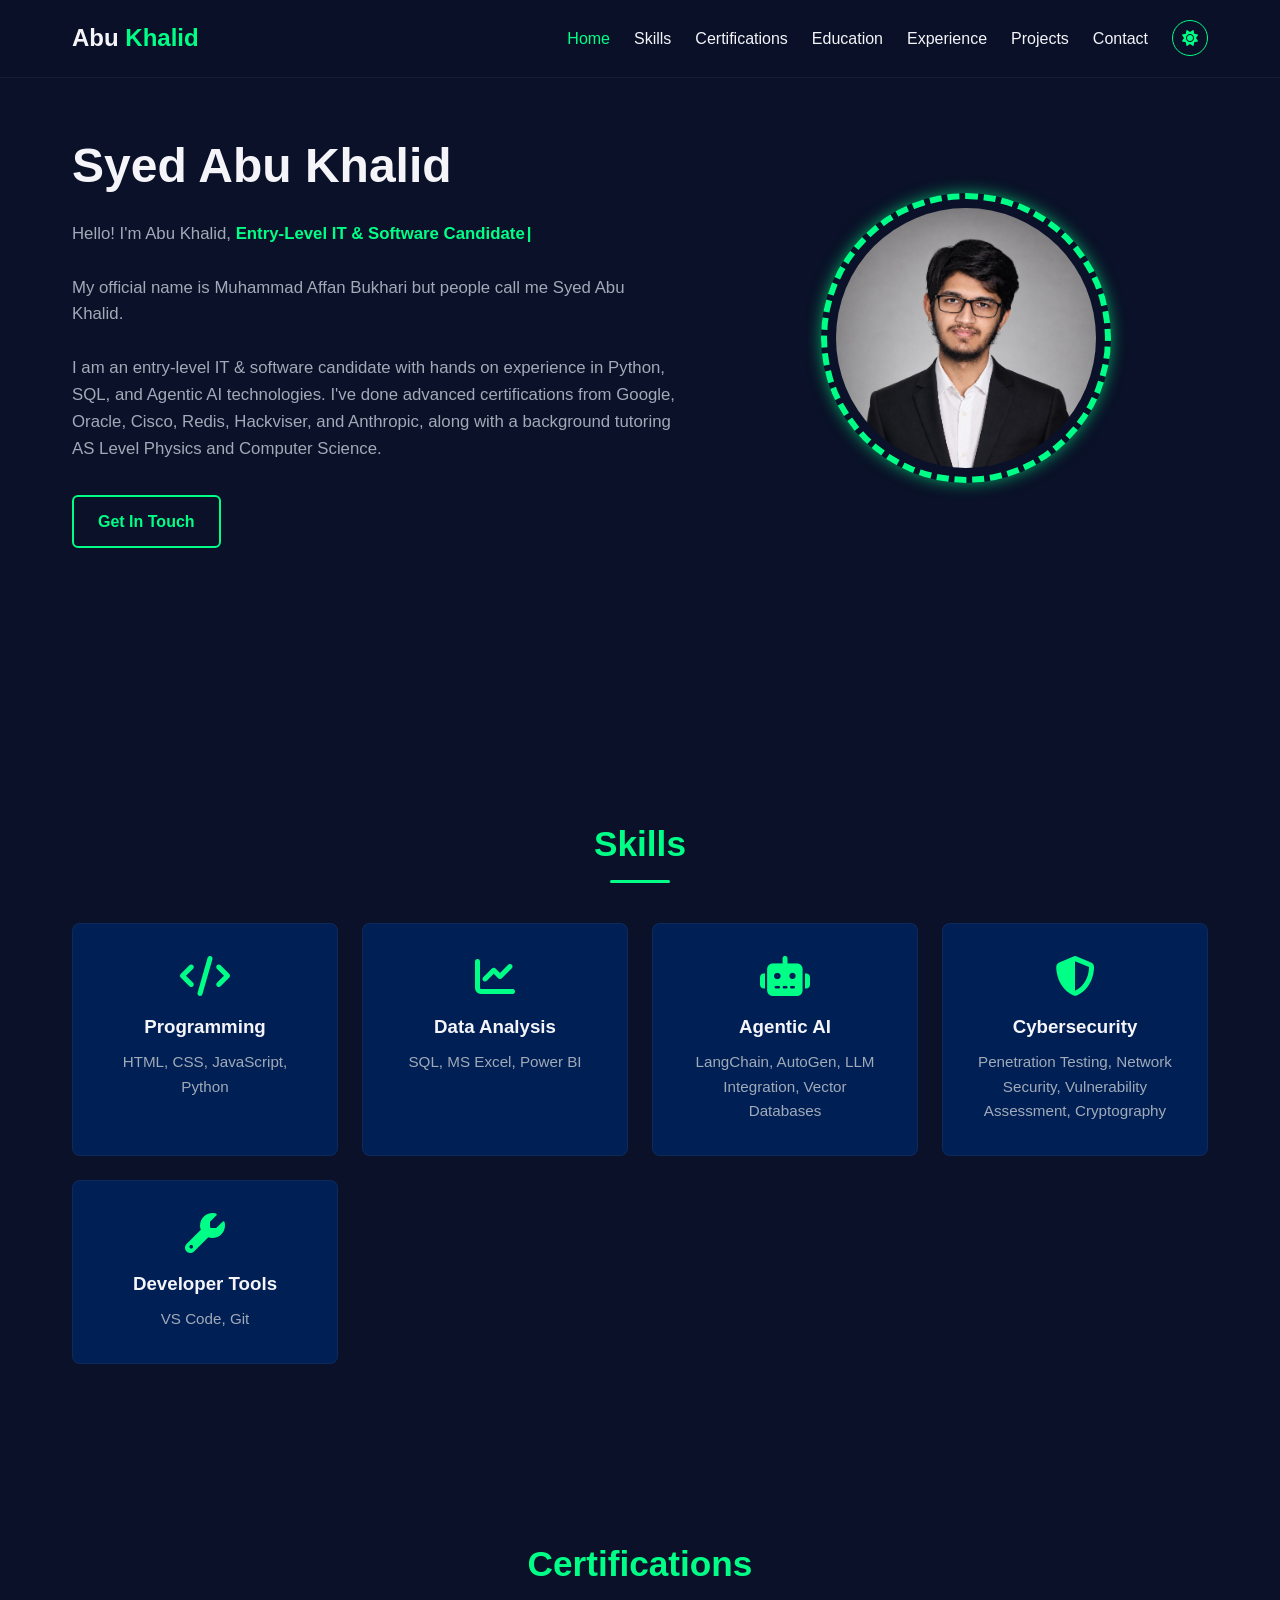
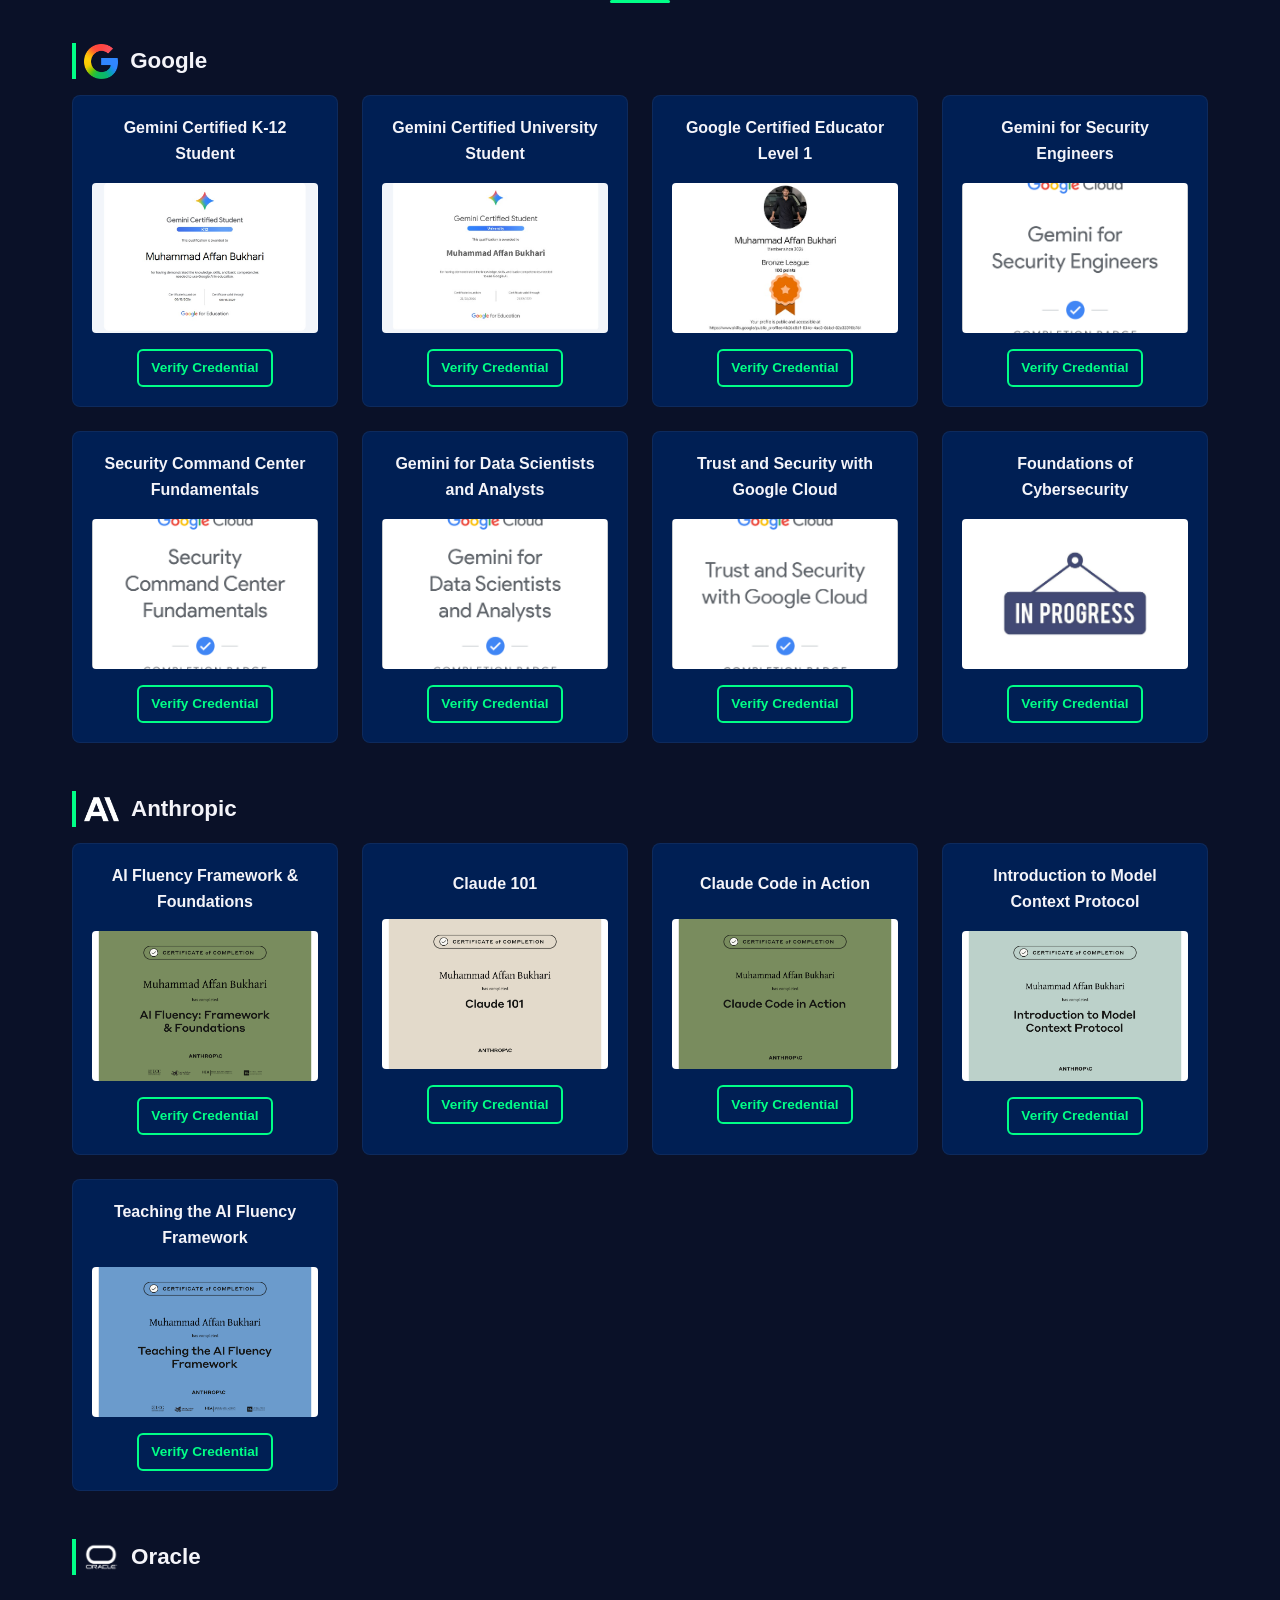
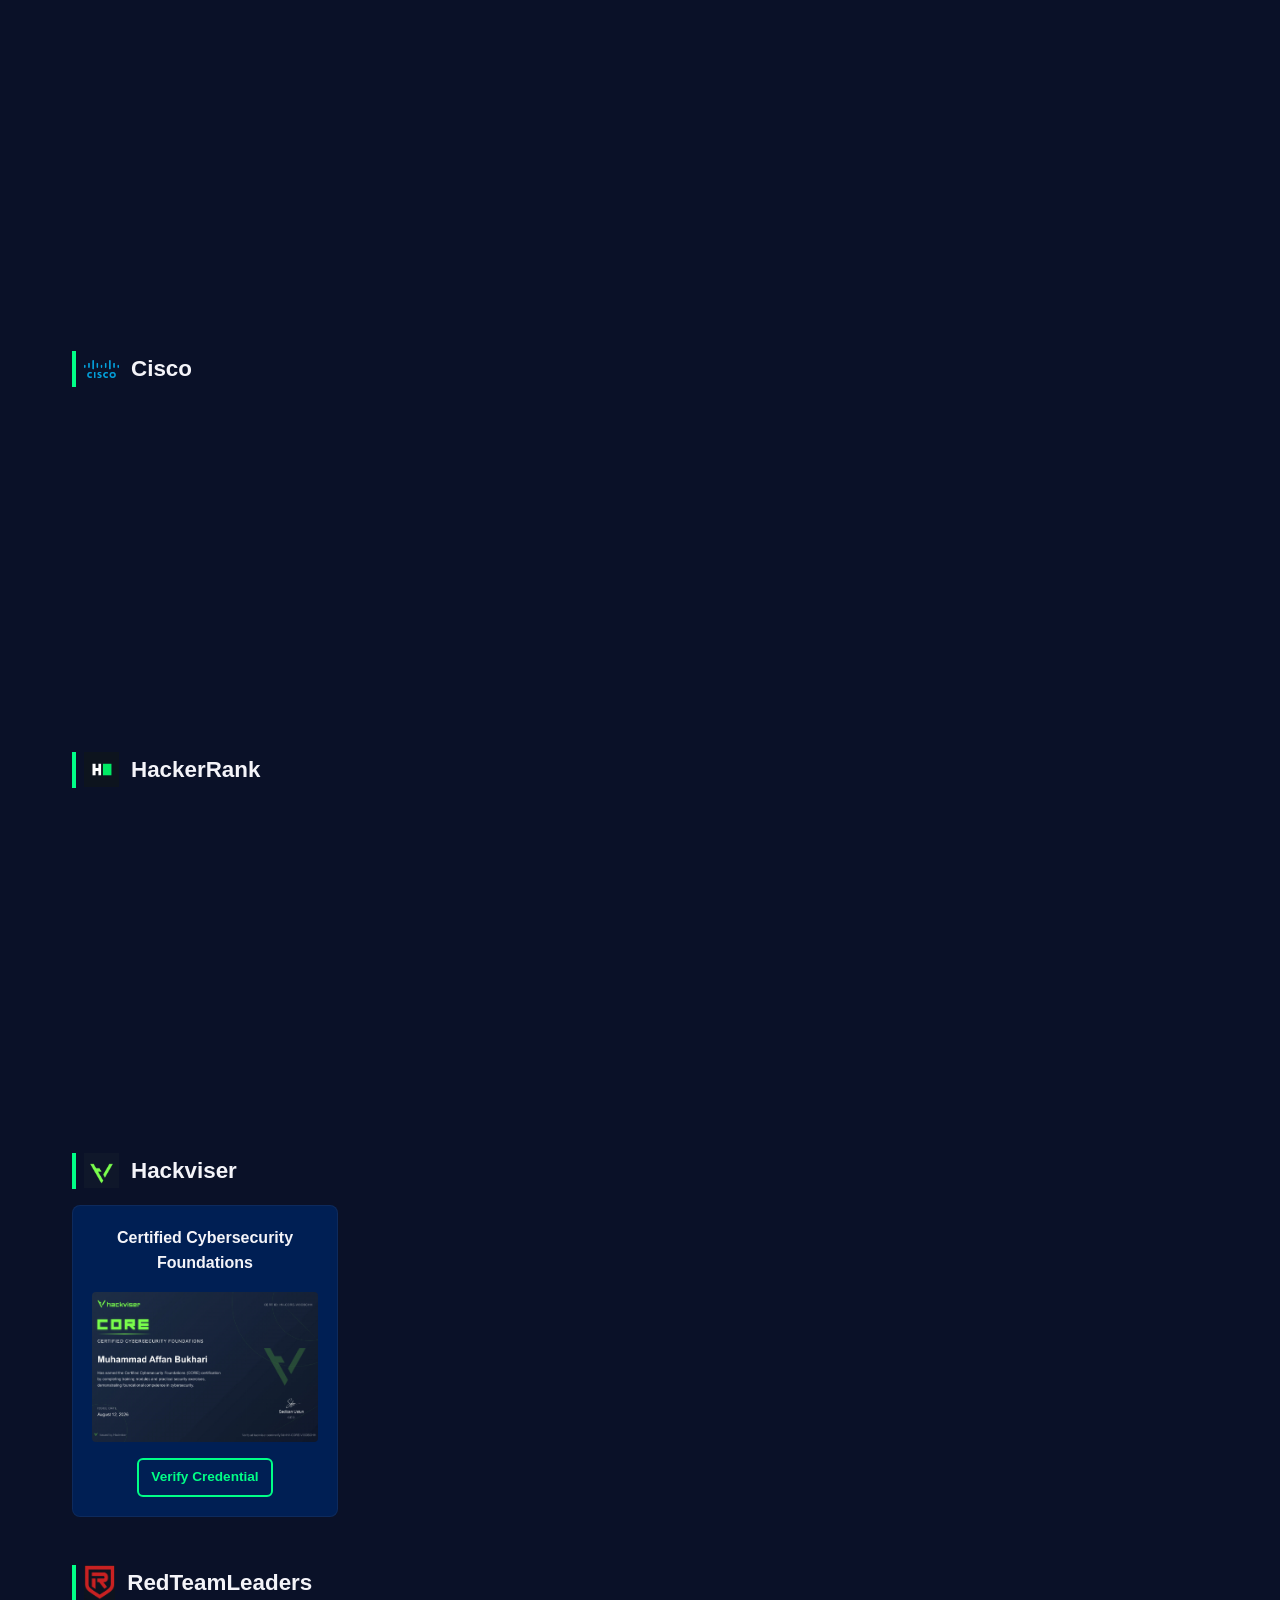
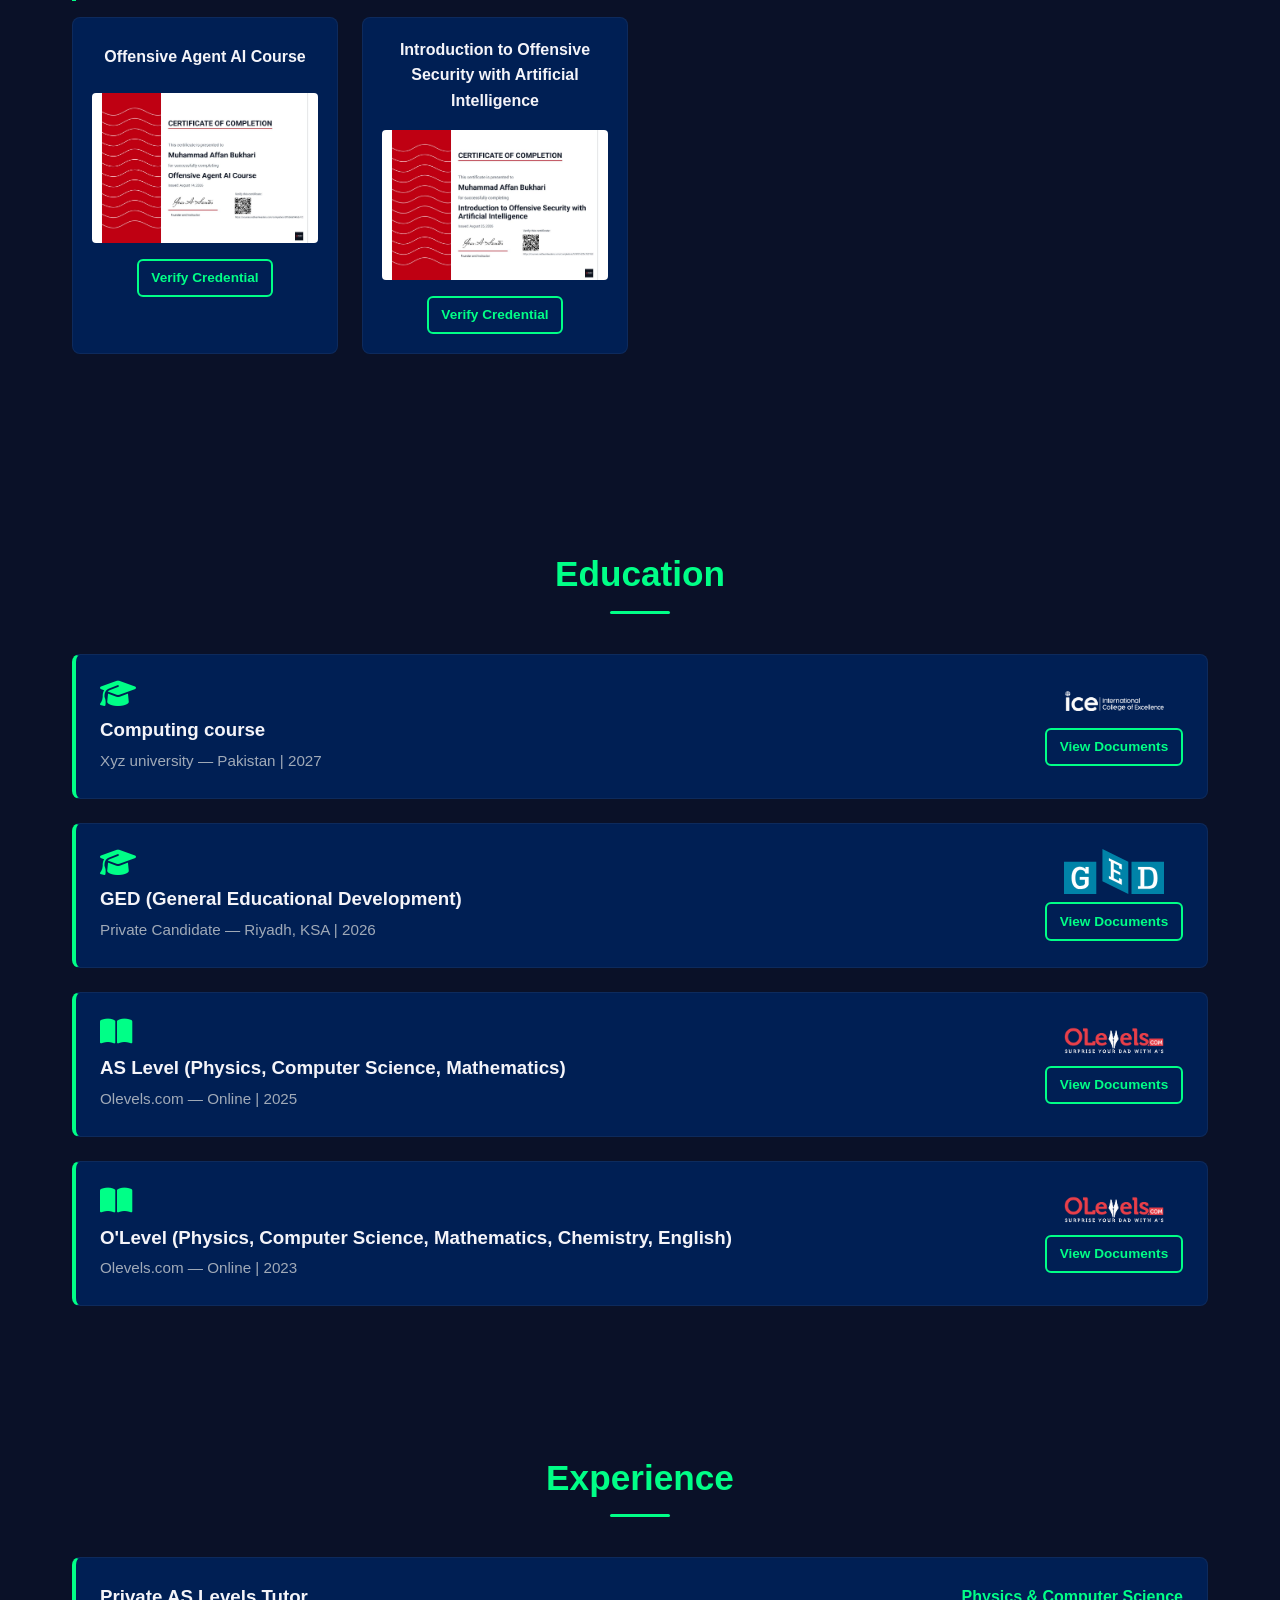
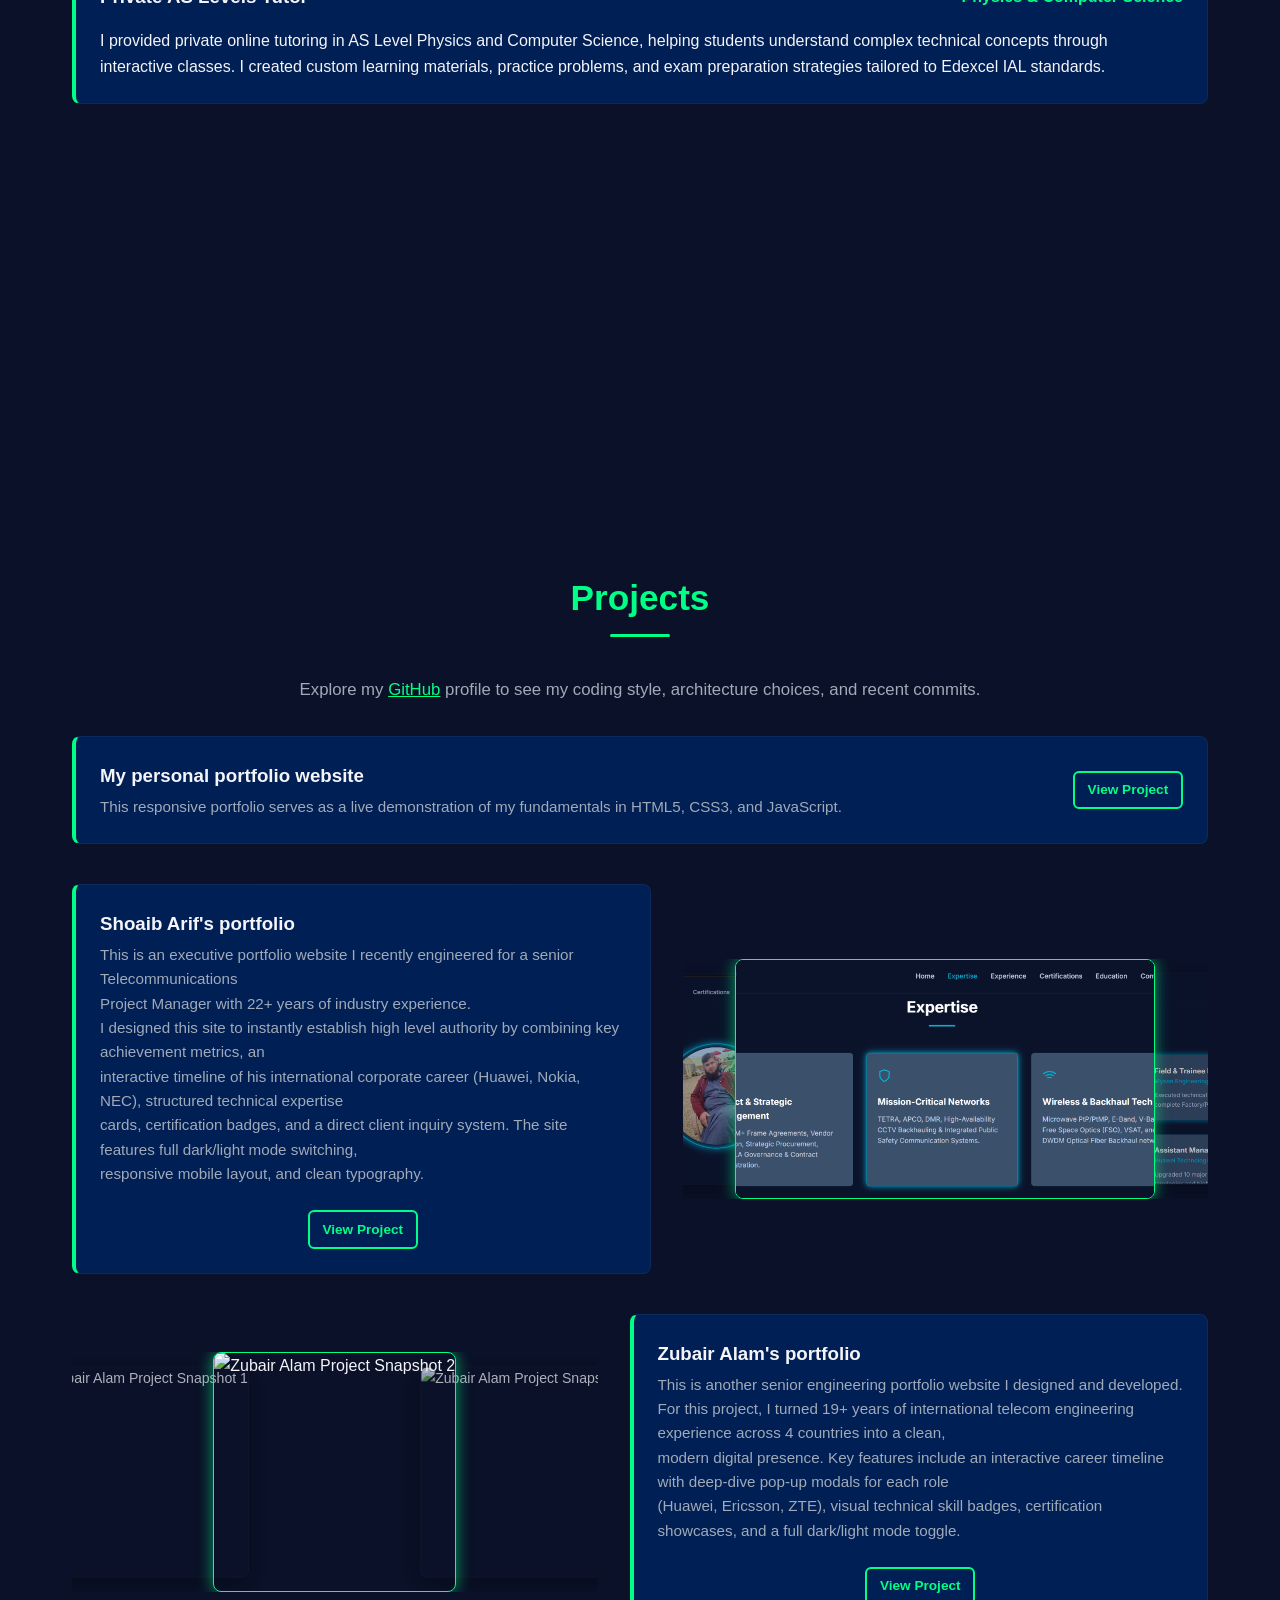
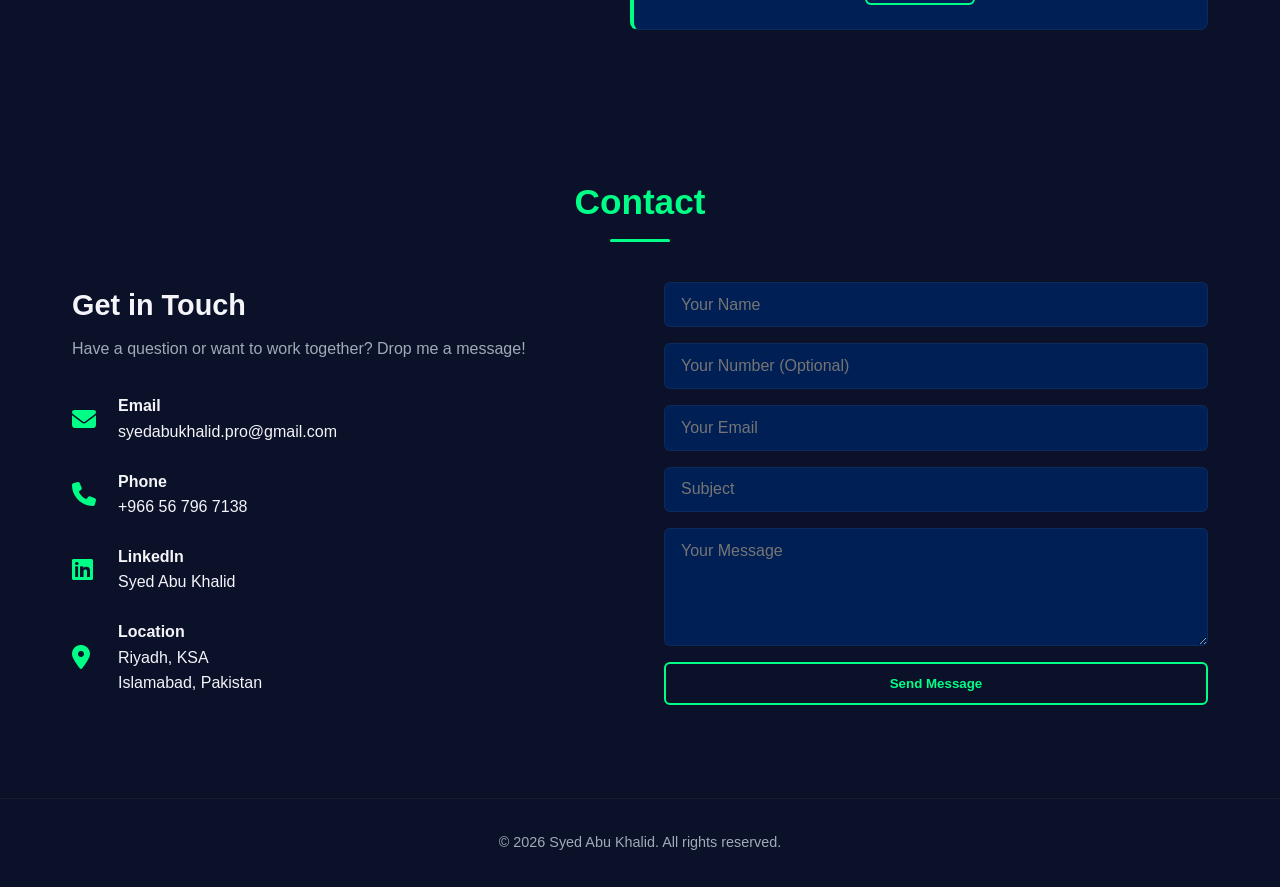
==== Index.html @ dbaf1bcf "Add files via upload" ====
<!DOCTYPE html>
<html lang="en">
<head>
  <meta charset="UTF-8">
  <meta name="viewport" content="width=device-width, initial-scale=1.0">
  <title>Syed Abu Khalid - Portfolio</title>
  <link rel="icon" type="image/jpeg" href="profile.jpg">
  <link rel="stylesheet" href="style.css">
  <link rel="stylesheet" href="https://cdnjs.cloudflare.com/ajax/libs/font-awesome/6.4.0/css/all.min.css">
  <!-- tsParticles Engine & Preset Links CDN -->
  <script src="https://cdn.jsdelivr.net/npm/tsparticles-engine@2.12.0/tsparticles.engine.min.js"></script>
  <script src="https://cdn.jsdelivr.net/npm/tsparticles-basic@2.12.0/tsparticles.basic.min.js"></script>
  <script src="https://cdn.jsdelivr.net/npm/tsparticles-interaction-external-grab@2.12.0/tsparticles.interaction.external.grab.min.js"></script>
  <script src="https://cdn.jsdelivr.net/npm/tsparticles-interaction-external-attract@2.12.0/tsparticles.interaction.external.attract.min.js"></script>
  <script src="https://cdn.jsdelivr.net/npm/tsparticles-plugin-canvas-mask@2.12.0/tsparticles.plugin.canvas-mask.min.js"></script>
  <script src="https://cdn.jsdelivr.net/npm/tsparticles@2.12.0/tsparticles.bundle.min.js"></script>
</head>
<body>

<!-- Lightweight Background Container for Neural Network Particle Mesh -->
<div id="tsparticles"></div>

<!-- Navigation Bar -->
<header>
  <nav class="navbar">
    <a href="#home" class="logo">Abu <span>Khalid</span></a>
    
    <ul class="nav-links">
      <li><a href="#home" class="active">Home</a></li>
      <li><a href="#skills">Skills</a></li>
      <li><a href="#certifications">Certifications</a></li>
      <li><a href="#education">Education</a></li>
      <li><a href="#experience">Experience</a></li>
      <li><a href="#projects">Projects</a></li>
      <li><a href="#contact">Contact</a></li>
    </ul>

    <!-- Theme Toggle Switch -->
    <button class="theme-toggle" id="themeToggleBtn" aria-label="Toggle light and dark mode">
      <i class="fa-solid fa-sun"></i>
    </button>

    <!-- Hamburger Toggle Button -->
    <button class="hamburger" id="hamburgerBtn" aria-label="Toggle navigation">
      <span class="bar"></span>
      <span class="bar"></span>
      <span class="bar"></span>
    </button>
  </nav>
</header>

  <!-- Main Content -->
  <main>
    <!-- Home Section -->
    <section id="home" class="section">
      <div class="home-container">
        <div class="home-text">
          <h1>Syed Abu Khalid</h1>
          <p class="bio">
            Hello! I'm Abu Khalid, <span id="typedRole"></span><span class="typed-cursor">|</span><br><br>
            My official name is Muhammad Affan Bukhari but people call me Syed Abu Khalid.<br><br>
            I am an entry-level IT & software candidate with hands on experience in Python, SQL, and Agentic AI technologies. I've done advanced certifications from Google, Oracle, Cisco, Redis, Hackviser, and Anthropic, along with a background tutoring AS Level Physics and Computer Science.
          </p>
          <a href="#contact" class="btn">Get In Touch</a>
        </div>
        <div class="home-img">
          <div class="profile-gear-container" id="profileContainer">
            <div class="gear-ring"></div>
            <img src="profile.jpg" alt="Syed Abu Khalid Profile Picture" id="profilePic">
          </div>
        </div>
      </div>
    </section>

    
    <!-- Skills Section -->
    <section id="skills" class="section">
      <h2 class="section-title">Skills</h2>
      <div class="skills-grid">
        <div class="skill-card">
          <i class="fa-solid fa-code"></i>
          <h3>Programming</h3>
          <p>HTML, CSS, JavaScript, Python</p>
        </div>
        <div class="skill-card">
          <i class="fa-solid fa-chart-line"></i>
          <h3>Data Analysis</h3>
          <p>SQL, MS Excel, Power BI</p>
        </div>
        <div class="skill-card">
          <i class="fa-solid fa-robot"></i>
          <h3>Agentic AI</h3>
          <p>LangChain, AutoGen, LLM Integration, Vector Databases</p>
        </div>
        <div class="skill-card">
          <i class="fa-solid fa-shield-halved"></i>
          <h3>Cybersecurity</h3>
          <p>Penetration Testing, Network Security, Vulnerability Assessment, Cryptography</p>
        </div>
        <div class="skill-card">
          <i class="fa-solid fa-wrench"></i>
          <h3>Developer Tools</h3>
          <p>VS Code, Git</p>
        </div>
      </div>
    </section>

    <!-- Certifications Section -->
    <section id="certifications" class="section">
      <h2 class="section-title">Certifications</h2>

      <!-- Google -->
      <div class="cert-provider">
        <div class="provider-header">
          <img src="Logos/Google_logo.webp" alt="Google Logo" class="provider-logo">
          <h3>Google</h3>
        </div>
        <div class="cert-grid">
          <div class="cert-card">
            <h4>Gemini Certified K-12 Student</h4>
            <img src="Certificates/google-gemini-certified-student-k-12.png" alt="Gemini Certified Student Certificate" class="cert-modal-trigger">
            <a href="https://edu.exceedlms.com/student/award/c3WKpYgNUoURPSDrUfwEGot1" target="_blank" rel="noopener noreferrer" class="btn cert-btn">Verify Credential</a>
          </div>
          <div class="cert-card">
            <h4>Gemini Certified University Student</h4>
            <img src="Certificates/google-gemini-certified-student-University.png" alt="Gemini Certified Student Certificate" class="cert-modal-trigger">
            <a href="https://edu.exceedlms.com/student/award/c3WKpYgNUoURPSDrUfwEGot1" target="_blank" rel="noopener noreferrer" class="btn cert-btn">Verify Credential</a>
          </div>
          <div class="cert-card">
            <h4>Google Certified Educator Level 1</h4>
            <img src="Certificates/Google_Certified_Educator_Level_1.png" alt="Google Certified Educator Level 1 Certificate" class="cert-modal-trigger">
            <a href="http://skills.google/public_profiles/4b2668df-834c-4ac3-86bd-82a32398b761" target="_blank" rel="noopener noreferrer" class="btn cert-btn">Verify Credential</a>
          </div>
          <div class="cert-card">
            <h4>Gemini for Security Engineers</h4>
            <img src="Certificates/Gemini_for_Security_Engineers.png" alt="Gemini for Security Engineers Certificate" class="cert-modal-trigger">
            <a href="https://www.skills.google/public_profiles/4b2668df-834c-4ac3-86bd-82a32398b761/badges/27154957" target="_blank" rel="noopener noreferrer" class="btn cert-btn">Verify Credential</a>
          </div>
          <div class="cert-card">
            <h4>Security Command Center Fundamentals</h4>
            <img src="Certificates/Security_Command_Center_Fundamentals.png" alt="Security Command Center Fundamentals Certificate" class="cert-modal-trigger">
            <a href="https://www.skills.google/public_profiles/4b2668df-834c-4ac3-86bd-82a32398b761/badges/27164145" target="_blank" rel="noopener noreferrer" class="btn cert-btn">Verify Credential</a>
          </div>
          <div class="cert-card">
            <h4>Gemini for Data Scientists and Analysts</h4>
            <img src="Certificates/Gemini_for_Data_Scientists_and_Analysts.png" alt="Security Command Center Fundamentals Certificate" class="cert-modal-trigger">
            <a href="https://www.skills.google/public_profiles/4b2668df-834c-4ac3-86bd-82a32398b761/badges/27288783" target="_blank" rel="noopener noreferrer" class="btn cert-btn">Verify Credential</a>
          </div>
          <div class="cert-card">
            <h4>Trust and Security with Google Cloud</h4>
            <img src="Certificates/Trust_and_Security_with_Google_Cloud.png" alt="Security Command Center Fundamentals Certificate" class="cert-modal-trigger">
            <a href="https://www.skills.google/public_profiles/4b2668df-834c-4ac3-86bd-82a32398b761/badges/27421847" target="_blank" rel="noopener noreferrer" class="btn cert-btn">Verify Credential</a>
          </div>
          <div class="cert-card">
            <h4>Foundations of Cybersecurity</h4>
            <img src="Certificates/In Progress.jpg" alt="Foundations of Cybersecurity Certificate" class="cert-modal-trigger">
            <a href="https://www.coursera.org/learn/foundations-of-cybersecurity" target="_blank" rel="noopener noreferrer" class="btn cert-btn">Verify Credential</a>
          </div>
        </div>
      </div>

      <!-- Anthropic -->
      <div class="cert-provider">
        <div class="provider-header">
          <img src="Logos/Anthropic_d_logo.png" alt="Anthropic Logo" class="provider-logo">
          <h3>Anthropic</h3>
        </div>
        <div class="cert-grid">
          <div class="cert-card">
            <h4>AI Fluency Framework & Foundations</h4>
            <img src="Certificates/anthropic-ai-fluency-framework-foundations.jpg" alt="Anthropic AI Fluency Certificate" class="cert-modal-trigger">
            <a href="https://verify.skilljar.com/c/d69oxxsc83if" target="_blank" rel="noopener noreferrer" class="btn cert-btn">Verify Credential</a>
          </div>
          <div class="cert-card">
            <h4>Claude 101</h4>
            <img src="Certificates/anthropic-claude-101.jpg" alt="Anthropic Claude 101 Certificate" class="cert-modal-trigger">
            <a href="https://verify.skilljar.com/c/5h8cf9xektgz" target="_blank" rel="noopener noreferrer" class="btn cert-btn">Verify Credential</a>
          </div>
          <div class="cert-card">
            <h4>Claude Code in Action</h4>
            <img src="Certificates/anthropic-claude-code-in-action.jpg" alt="Anthropic Claude Code Certificate" class="cert-modal-trigger">
            <a href="https://verify.skilljar.com/c/5t8snjv6c2yr" target="_blank" rel="noopener noreferrer" class="btn cert-btn">Verify Credential</a>
          </div>
          <div class="cert-card">
            <h4>Introduction to Model Context Protocol</h4>
            <img src="Certificates/anthropic-introduction-to-model-context-protocol.jpg" alt="Anthropic MCP Certificate" class="cert-modal-trigger">
            <a href="https://verify.skilljar.com/c/8tmyhr4qejot" target="_blank" rel="noopener noreferrer" class="btn cert-btn">Verify Credential</a>
          </div>
          <div class="cert-card">
            <h4>Teaching the AI Fluency Framework</h4>
            <img src="Certificates/anthropic-teaching-ai-fluency-framework.jpg" alt="Anthropic Teaching AI Fluency Certificate" class="cert-modal-trigger">
            <a href="https://verify.skilljar.com/c/j3ftuovk4d2p" target="_blank" rel="noopener noreferrer" class="btn cert-btn">Verify Credential</a>
          </div>
        </div>
      </div>

      <!-- Oracle -->
      <div class="cert-provider">
        <div class="provider-header">
          <img src="Logos/Oracle_d_logo.webp" alt="Oracle Logo" class="provider-logo">
          <h3>Oracle</h3>
        </div>
        <div class="cert-grid">
          <div class="cert-card">
            <h4>Agentic AI Certified Foundations Associate</h4>
            <img src="Certificates/oracle-agentic-a1-certified-foundations-associate.jpg" alt="Oracle Agentic AI Foundations Certificate" class="cert-modal-trigger">
            <a href="https://catalog-education.oracle.com/ords/certview/sharebadge?id=346B5346DB92DBAF5377FE00AC85859B90EECDE3F2DCB7817D7D8DB29A82DA9E" target="_blank" rel="noopener noreferrer" class="btn cert-btn">Verify Credential</a>
          </div>
        </div>
      </div>

      <!-- Cisco -->
      <div class="cert-provider">
        <div class="provider-header">
          <img src="Logos/Cisco_logo.webp" alt="Cisco Logo" class="provider-logo">
          <h3>Cisco</h3>
        </div>
        <div class="cert-grid">
          <div class="cert-card">
            <h4>Introduction to Cybersecurity</h4>
            <img src="Certificates/cisco-introduction-to-cybersecurity.jpg" alt="Cisco Introduction to Cybersecurity Certificate" class="cert-modal-trigger">
            <a href="https://www.netacad.com/recognitions/verify/4c41588d-a839-4fee-a819-44cec4621f76" target="_blank" rel="noopener noreferrer" class="btn cert-btn">Verify Credential</a>
          </div>
        </div>
      </div>

      <!-- HackerRank -->
      <div class="cert-provider">
        <div class="provider-header">
          <img src="Logos/HackerRank_s_logo.png" alt="HackerRank Logo" class="provider-logo">
          <h3>HackerRank</h3>
        </div>
        <div class="cert-grid">
          <div class="cert-card">
            <h4>SQL (Advanced)</h4>
            <img src="Certificates/hackerrank-sql-advanced.jpg" alt="HackerRank SQL Advanced Certificate" class="cert-modal-trigger">
            <a href="https://www.hackerrank.com/certificates/iframe/88790c6c8155" target="_blank" rel="noopener noreferrer" class="btn cert-btn">Verify Credential</a>
          </div>
          <div class="cert-card">
            <h4>Python (Basic)</h4>
            <img src="Certificates/hackerrank-python-basic.jpg" alt="HackerRank Python Basic Certificate" class="cert-modal-trigger">
            <a href="https://www.hackerrank.com/certificates/iframe/2e1d8d6933ac" target="_blank" rel="noopener noreferrer" class="btn cert-btn">Verify Credential</a>
          </div>
        </div>
      </div>

      <!-- Hackviser -->
      <div class="cert-provider">
        <div class="provider-header">
          <img src="Logos/Hackviser_logo.jpg" alt="Hackviser Logo" class="provider-logo">
          <h3>Hackviser</h3>
        </div>
        <div class="cert-grid">
          <div class="cert-card">
            <h4>Certified Cybersecurity Foundations</h4>
            <img src="Certificates/hackviser-certified-cybersecurity-foundations.jpg" alt="Hackviser Certified Cybersecurity Foundations Certificate" class="cert-modal-trigger">
            <a href="https://hackviser.com/verify?id=HV-CORE-VI3OBCHH" target="_blank" rel="noopener noreferrer" class="btn cert-btn">Verify Credential</a>
          </div>
        </div>
      </div>

      <!-- RedTeamLeaders -->
      <div class="cert-provider">
        <div class="provider-header">
          <img src="Logos/RedTeamLeaders_s_logo.jfif" alt="RedTeamLeaders Logo" class="provider-logo">
          <h3>RedTeamLeaders</h3>
        </div>
        <div class="cert-grid">
          <div class="cert-card">
            <h4>Offensive Agent AI Course</h4>
            <img src="Certificates/redteamleaders-offensive-agent-ai-course.jpg" alt="RedTeamLeaders Offensive Agent AI Certificate" class="cert-modal-trigger">
            <a href="https://courses.redteamleaders.com/completion/3ff5b8af94fab772" target="_blank" rel="noopener noreferrer" class="btn cert-btn">Verify Credential</a>
          </div>
          <div class="cert-card">
            <h4>Introduction to Offensive Security with Artificial Intelligence</h4>
            <img src="Certificates/Introduction_to_Offensive_Security_with_Artificial_Intelligence.jpg" alt="Introduction to Offensive Security with Artificial Intelligence Certificate" class="cert-modal-trigger">
            <a href="https://courses.redteamleaders.com/completion/3c97b1620c7b3163" target="_blank" rel="noopener noreferrer" class="btn cert-btn">Verify Credential</a>
          </div>
        </div>
      </div>
    </section>

    <!-- Education Section -->
    <section id="education" class="section">
      <h2 class="section-title">Education</h2>
      <div class="education-container">
        <div class="education-cards">
          <div class="edu-card">
            <div class="edu-card-content">
              <i class="fa-solid fa-graduation-cap"></i>
              <h3>Computing course</h3>
              <p class="edu-sub">Xyz university — Pakistan | 2027</p>
            </div>
            <div class="edu-action">
              <img src="Logos/ICE_dt_1.png" alt="XYZ Logo" class="edu-logo">
              <a href="https://docs.google.com/document/d/1o32ykOUNj0pTycBHhUeX7ws7ZJN84l9AubMpf3XQMWs/edit?usp=sharing" target="_blank" rel="noopener noreferrer" class="btn edu-btn">View Documents</a>
            </div>
          </div>
          <div class="edu-card">
            <div class="edu-card-content">
              <i class="fa-solid fa-graduation-cap"></i>
              <h3>GED (General Educational Development)</h3>
              <p class="edu-sub">Private Candidate — Riyadh, KSA | 2026</p>
            </div>
            <div class="edu-action">
              <img src="Logos/GED.svg" alt="GED Logo" class="edu-logo">
              <a href="https://docs.google.com/document/d/1o32ykOUNj0pTycBHhUeX7ws7ZJN84l9AubMpf3XQMWs/edit?usp=sharing" target="_blank" rel="noopener noreferrer" class="btn edu-btn">View Documents</a>
            </div>
          </div>
          <div class="edu-card">
            <div class="edu-card-content">
              <i class="fa-solid fa-book-open"></i>
              <h3>AS Level (Physics, Computer Science, Mathematics)</h3>
              <p class="edu-sub">Olevels.com — Online | 2025</p>
            </div>
            <div class="edu-action">
              <img src="Logos/Olevels_dt_logo.png" alt="Olevels Logo" class="edu-logo">
              <a href="https://docs.google.com/document/d/1o32ykOUNj0pTycBHhUeX7ws7ZJN84l9AubMpf3XQMWs/edit?usp=sharing" target="_blank" rel="noopener noreferrer" class="btn edu-btn">View Documents</a>
            </div>
          </div>
          <div class="edu-card">
            <div class="edu-card-content">
              <i class="fa-solid fa-book-open"></i>
              <h3>O'Level (Physics, Computer Science, Mathematics, Chemistry, English)</h3>
              <p class="edu-sub">Olevels.com — Online | 2023</p>
            </div>
            <div class="edu-action">
              <img src="Logos/Olevels_dt_logo.png" alt="Olevels Logo" class="edu-logo">
              <a href="https://docs.google.com/document/d/1o32ykOUNj0pTycBHhUeX7ws7ZJN84l9AubMpf3XQMWs/edit?usp=sharing" target="_blank" rel="noopener noreferrer" class="btn edu-btn">View Documents</a>
            </div>
          </div>
        </div>
      </div>
    </section>

    <!-- Experience Section -->
    <section id="experience" class="section">
      <h2 class="section-title">Experience</h2>
      <div class="experience-container">
        <div class="experience-cards">
          <div class="exp-card">
            <div class="exp-header">
              <h3>Private AS Levels Tutor</h3>
              <span class="exp-subject">Physics & Computer Science</span>
            </div>
            <p>
              I provided private online tutoring in AS Level Physics and Computer Science, helping students understand complex technical concepts through interactive classes. I created custom learning materials, practice problems, and exam preparation strategies tailored to Edexcel IAL standards.
            </p>
          </div>
        </div>
      </div>
    </section>

    <!-- Projects Section -->
    <section id="projects" class="section">
      <h2 class="section-title">Projects</h2>
      <p style="text-align: center; margin-bottom: 2rem; color: var(--text-muted); font-size: 1.05rem;">
        Explore my <a href="https://github.com/syedabukhalid" target="_blank" rel="noopener noreferrer" style="color: var(--accent-green); text-decoration: underline;">GitHub</a> profile to see my coding style, architecture choices, and recent commits.
      </p>
      <div class="projects-container">
        <div class="projects-cards">
          <div class="project-card">
            <div class="project-card-content">
              <h3>My personal portfolio website</h3>
              <p class="edu-sub">This responsive portfolio serves as a live demonstration of my fundamentals in HTML5, CSS3, and JavaScript.</p>
            </div>
            <div class="project-action">
              <a href="https://syedabukhalid.github.io/My-Portfolio/" class="btn project-btn">View Project</a>
            </div>
          </div>

          <!-- Shoaib Arif's portfolio (Box on Left, Snapshots Carousel on Right) -->
          <div class="project-layout-row left-box">
            <div class="project-card block-card">
              <h3>Shoaib Arif's portfolio</h3>
              <p class="edu-sub">This is an executive portfolio website I recently engineered for a senior Telecommunications <br>
                Project Manager with 22+ years of industry experience. <br>
                I designed this site to instantly establish high level authority by combining key achievement metrics, an <br>
                interactive timeline of his international corporate career (Huawei, Nokia, NEC), structured technical expertise<br>
                cards, certification badges, and a direct client inquiry system. The site features full dark/light mode switching,<br>
                responsive mobile layout, and clean typography.</p>
              <div class="project-action">
                <a href="https://syedabukhalid.github.io/Muhammad-Shoaib-Arif-Portfolio/" target="_blank" rel="noopener noreferrer" class="btn project-btn">View Project</a>
              </div>
            </div>
            <div class="snapshot-carousel" id="shoaibCarousel">
              <div class="carousel-track">
                <img src="Project_Shoaib_Arif_Snaps/Shoaib_Arif_Project_Snapshot_1.png" alt="Shoaib Arif Project Snapshot 1" class="snapshot-img">
                <img src="Project_Shoaib_Arif_Snaps/Shoaib_Arif_Project_Snapshot_2.png" alt="Shoaib Arif Project Snapshot 2" class="snapshot-img">
                <img src="Project_Shoaib_Arif_Snaps/Shoaib_Arif_Project_Snapshot_3.png" alt="Shoaib Arif Project Snapshot 3" class="snapshot-img">
                <img src="Project_Shoaib_Arif_Snaps/Shoaib_Arif_Project_Snapshot_4.png" alt="Shoaib Arif Project Snapshot 4" class="snapshot-img">
                <img src="Project_Shoaib_Arif_Snaps/Shoaib_Arif_Project_Snapshot_5.png" alt="Shoaib Arif Project Snapshot 5" class="snapshot-img">
                <img src="Project_Shoaib_Arif_Snaps/Shoaib_Arif_Project_Snapshot_6.png" alt="Shoaib Arif Project Snapshot 6" class="snapshot-img">
              </div>
            </div>
          </div>

          <!-- Zubair Alam's portfolio (Snapshots Carousel on Left, Box on Right) -->
          <div class="project-layout-row right-box">
            <div class="snapshot-carousel" id="zubairCarousel">
              <div class="carousel-track">
                <img src="Project_Zubair_Alam_Snaps/Zubair_Alam_Project_Snapshot_1.png" alt="Zubair Alam Project Snapshot 1" class="snapshot-img">
                <img src="Project_Zubair_Alam_Snaps/Zubair_Alam_Project_Snapshot_2.png" alt="Zubair Alam Project Snapshot 2" class="snapshot-img">
                <img src="Project_Zubair_Alam_Snaps/Zubair_Alam_Project_Snapshot_3.png" alt="Zubair Alam Project Snapshot 3" class="snapshot-img">
                <img src="Project_Zubair_Alam_Snaps/Zubair_Alam_Project_Snapshot_4.png" alt="Zubair Alam Project Snapshot 4" class="snapshot-img">
                <img src="Project_Zubair_Alam_Snaps/Zubair_Alam_Project_Snapshot_5.png" alt="Zubair Alam Project Snapshot 5" class="snapshot-img">
                <img src="Project_Zubair_Alam_Snaps/Zubair_Alam_Project_Snapshot_6.png" alt="Zubair Alam Project Snapshot 6" class="snapshot-img">
              </div>
            </div>
            <div class="project-card block-card">
              <h3>Zubair Alam's portfolio</h3>
              <p class="edu-sub">This is another senior engineering portfolio website I designed and developed. <br>
                For this project, I turned 19+ years of international telecom engineering experience across 4 countries into a clean,<br>
                modern digital presence. Key features include an interactive career timeline with deep-dive pop-up modals for each role<br>
                (Huawei, Ericsson, ZTE), visual technical skill badges, certification showcases, and a full dark/light mode toggle.</p>
              <div class="project-action">
                <a href="https://syedabukhalid.github.io/Muhammad-Zubair-Alam/" target="_blank" rel="noopener noreferrer" class="btn project-btn">View Project</a>
              </div>
            </div>
          </div>

        </div>
      </div>
    </section>

    <!-- Contact Section -->
    <section id="contact" class="section">
      <h2 class="section-title">Contact</h2>
      <div class="contact-container">
        <!-- Left Side Details -->
        <div class="contact-info">
          <h3>Get in Touch</h3>
          <p class="contact-sub">Have a question or want to work together? Drop me a message!</p>

          <div class="info-item">
            <i class="fa-solid fa-envelope"></i>
            <div>
              <strong>Email</strong>
              <p><a href="mailto:syedabukhalid.pro@gmail.com" target="_blank" rel="noopener noreferrer">syedabukhalid.pro@gmail.com</a></p>
            </div>
          </div>

          <div class="info-item">
            <i class="fa-solid fa-phone"></i>
            <div>
              <strong>Phone</strong>
              <p><a href="tel:+966567967138">+966 56 796 7138</a></p>
            </div>
          </div>

          <div class="info-item">
            <i class="fa-brands fa-linkedin"></i>
            <div>
              <strong>LinkedIn</strong>
              <p><a href="https://www.linkedin.com/in/syed-abu-khalid-bukhari/" target="_blank" rel="noopener noreferrer">Syed Abu Khalid</a></p>
            </div>
          </div>

          <div class="info-item">
            <i class="fa-solid fa-location-dot"></i>
            <div>
              <strong>Location</strong>
              <p><a href="https://maps.app.goo.gl/r87WWgJw9U3M8tPj6" target="_blank" rel="noopener noreferrer"> Riyadh, KSA </a></p>
            <p><a href="https://maps.app.goo.gl/9j8eX5dM8AyS41Mm6" target="_blank" rel="noopener noreferrer"> Islamabad, Pakistan </a></p>
            </div>
          </div>
        </div>

        <!-- Right Side Form -->
        <form class="contact-form" id="contactForm" action="https://formspree.io/f/meajnpbj" method="POST">
          <input type="text" name="name" autocomplete="name" placeholder="Your Name" required>
          <input type="tel" name="phone" autocomplete="tel" placeholder="Your Number (Optional)">
          <input type="email" name="email" autocomplete="email" placeholder="Your Email" required>
          <input type="text" name="subject" autocomplete="off" placeholder="Subject" required>
          <textarea name="message" rows="5" placeholder="Your Message" required></textarea>
          <button type="submit" class="btn" id="submitBtn">Send Message</button>
        </form>
      </div>
    </section>
  </main>

  <!-- Image Lightbox Modal -->
  <div id="imageModal" class="modal">
    <span class="modal-close">&times;</span>
    <button class="modal-arrow modal-prev" id="modalPrevBtn" aria-label="Previous Image">&#10094;</button>
    <img class="modal-content" id="imgFull">
    <button class="modal-arrow modal-next" id="modalNextBtn" aria-label="Next Image">&#10095;</button>
  </div>

  <footer>
    <p>&copy; 2026 Syed Abu Khalid. All rights reserved.</p>
  </footer>

  <script src="script.js"></script>
</body>
</html>
---- style.css ----
/* Color Variables & Base Reset */
:root {
  --bg-primary: #0a1128;
  --bg-secondary: #001f54;
  --bg-card: #034078;
  --header-bg: rgba(10, 17, 40, 0.95);
  --border-color: rgba(255, 255, 255, 0.05);
  --text-main: #f4f4f9;
  --text-muted: #a0aab8;
  --accent-green: #00ff87;
  --glow-shadow: 0 0 15px rgba(0, 255, 135, 0.6);
  --particle-color: #00ff87;
}

/* Light Blue Theme Variables */
[data-theme="light"] {
  --bg-primary: #e6f0fa;
  --bg-secondary: #cce0f5;
  --bg-card: #b3d1f0;
  --header-bg: rgba(230, 240, 250, 0.95);
  --border-color: rgba(0, 51, 102, 0.1);
  --text-main: #0a1828;
  --text-muted: #3a506b;
  --accent-green: #0077b6;
  --glow-shadow: 0 0 15px rgba(0, 119, 182, 0.4);
  --particle-color: #0077b6;
}

* {
  margin: 0;
  padding: 0;
  box-sizing: border-box;
  font-family: 'Segoe UI', Tahoma, Geneva, Verdana, sans-serif;
  scroll-behavior: smooth;
}

/* Dynamic Typing & Terminal Cursor Styling */
#typedRole {
  color: var(--accent-green);
  font-weight: 600;
}

.typed-cursor {
  color: var(--accent-green);
  font-weight: bold;
  animation: blink 0.8s infinite;
  margin-left: 2px;
}

@keyframes blink {
  0%, 100% { opacity: 1; }
  50% { opacity: 0; }
}

/* Fixed background for tsParticles canvas container */
#tsparticles {
  position: fixed;
  top: 0;
  left: 0;
  width: 100%;
  height: 100%;
  z-index: -1;
  pointer-events: none;
}

body {
  background-color: var(--bg-primary);
  color: var(--text-main);
  line-height: 1.6;
  overflow-x: hidden;
  transition: background-color 0.3s ease, color 0.3s ease;
}

/* Header & Navigation */
header {
  position: fixed;
  top: 0;
  width: 100%;
  background-color: var(--header-bg);
  backdrop-filter: blur(8px);
  z-index: 1000;
  border-bottom: 1px solid var(--border-color);
  transition: background-color 0.3s ease;
}

.navbar {
  display: flex;
  justify-content: flex-end;
  align-items: center;
  max-width: 1200px;
  margin: 0 auto;
  padding: 1.2rem 2rem;
}

.logo {
  font-size: 1.5rem;
  font-weight: 700;
  color: var(--text-main);
  text-decoration: none;
  margin-right: auto;
}

.logo span {
  color: var(--accent-green);
}

.nav-links {
  display: flex;
  list-style: none;
  gap: 1.5rem;
}

.nav-links a {
  color: var(--text-main);
  text-decoration: none;
  font-weight: 500;
  transition: color 0.3s ease;
}

.nav-links a:hover,
.nav-links a.active {
  color: var(--accent-green);
}

/* Theme Toggle Switch */
.theme-toggle {
  background: transparent;
  border: 1px solid var(--accent-green);
  color: var(--accent-green);
  border-radius: 50%;
  width: 36px;
  height: 36px;
  display: flex;
  align-items: center;
  justify-content: center;
  cursor: pointer;
  font-size: 1rem;
  margin-left: 1.5rem;
  transition: all 0.3s ease;
}

.theme-toggle:hover {
  background-color: rgba(0, 255, 135, 0.1);
  box-shadow: var(--glow-shadow);
  transform: scale(1.05);
}

/* Hamburger Toggle Button (Mobile) */
.hamburger {
  display: none;
  flex-direction: column;
  gap: 5px;
  background: transparent;
  border: none;
  cursor: pointer;
  padding: 0.5rem;
  z-index: 1100;
  margin-left: 1rem;
}

.hamburger .bar {
  width: 25px;
  height: 3px;
  background-color: var(--text-main);
  border-radius: 2px;
  transition: all 0.3s ease;
}

/* Hamburger Animation */
.hamburger.active .bar:nth-child(1) {
  transform: translateY(8px) rotate(45deg);
}

.hamburger.active .bar:nth-child(2) {
  opacity: 0;
}

.hamburger.active .bar:nth-child(3) {
  transform: translateY(-8px) rotate(-45deg);
}

/* Universal Button Style */
.btn {
  display: inline-block;
  padding: 0.75rem 1.5rem;
  background-color: transparent;
  color: var(--accent-green);
  border: 2px solid var(--accent-green);
  border-radius: 6px;
  font-weight: 600;
  text-decoration: none;
  cursor: pointer;
  transition: all 0.3s ease;
  text-align: center;
}

.btn:hover {
  box-shadow: var(--glow-shadow);
  background-color: rgba(0, 255, 135, 0.1);
  transform: translateY(-2px);
}

/* Sections Base */
.section {
  max-width: 1200px;
  margin: 0 auto;
  padding: 6rem 2rem 3rem 2rem;
  min-height: 80vh;
}

.section-title {
  font-size: 2.2rem;
  color: var(--accent-green);
  margin-bottom: 2.5rem;
  text-align: center;
  position: relative;
}

.section-title::after {
  content: '';
  display: block;
  width: 60px;
  height: 3px;
  background-color: var(--accent-green);
  margin: 0.5rem auto 0;
  border-radius: 2px;
}

/* Home Section & Gear Profile (Scroll Driven Rotation) */
.home-container {
  display: flex;
  align-items: center;
  justify-content: space-between;
  gap: 3rem;
  margin-top: 2rem;
}

.home-text {
  flex: 1;
}

.home-text h1 {
  font-size: 3rem;
  margin-bottom: 1rem;
}

.home-text .bio {
  color: var(--text-muted);
  margin-bottom: 2rem;
  font-size: 1.05rem;
}

.home-img {
  flex: 0.8;
  display: flex;
  justify-content: center;
}

.profile-gear-container {
  position: relative;
  width: 290px;
  height: 290px;
  display: flex;
  align-items: center;
  justify-content: center;
}

.gear-ring {
  position: absolute;
  top: 0;
  left: 0;
  width: 100%;
  height: 100%;
  border-radius: 50%;
  border: 6px dashed var(--accent-green);
  box-shadow: var(--glow-shadow);
  transform: rotate(var(--gear-angle, 0deg));
  will-change: transform;
}

.profile-gear-container img {
  width: 260px;
  height: 260px;
  object-fit: cover;
  border-radius: 50%;
  z-index: 1;
}

/* Skills Section */
.skills-grid {
  display: grid;
  grid-template-columns: repeat(auto-fit, minmax(220px, 1fr));
  gap: 1.5rem;
}

.skill-card {
  background-color: var(--bg-secondary);
  padding: 2rem;
  border-radius: 8px;
  text-align: center;
  border: 1px solid var(--border-color);
  transition: transform 0.3s ease, box-shadow 0.3s ease, border-color 0.3s ease, background-color 0.3s ease;
}

.skill-card:hover {
  transform: translateY(-5px);
  border-color: var(--accent-green);
  box-shadow: var(--glow-shadow);
}

.skill-card i {
  font-size: 2.5rem;
  color: var(--accent-green);
  margin-bottom: 1rem;
}

.skill-card h3 {
  margin-bottom: 0.5rem;
}

.skill-card p {
  color: var(--text-muted);
  font-size: 0.95rem;
}

/* Certifications Section */
.cert-provider {
  margin-bottom: 3rem;
}

.provider-header {
  display: flex;
  align-items: center;
  gap: 0.75rem;
  margin-bottom: 1rem;
  border-left: 4px solid var(--accent-green);
  padding-left: 0.5rem;
}

.provider-logo {
  max-height: 35px;
  max-width: 35px;
  object-fit: contain;
}

.cert-provider h3 {
  font-size: 1.4rem;
  color: var(--text-main);
  margin: 0;
}

.cert-grid {
  display: grid;
  grid-template-columns: repeat(auto-fill, minmax(240px, 1fr));
  gap: 1.5rem;
}

.cert-card {
  background-color: var(--bg-secondary);
  padding: 1.2rem;
  border-radius: 8px;
  display: flex;
  flex-direction: column;
  align-items: center;
  text-align: center;
  border: 1px solid var(--border-color);
  opacity: 0;
  transform: translateY(40px);
  transition: opacity 0.6s cubic-bezier(0.16, 1, 0.3, 1), transform 0.6s cubic-bezier(0.16, 1, 0.3, 1), box-shadow 0.3s ease, border-color 0.3s ease, background-color 0.3s ease;
}

.cert-card.reveal {
  opacity: 1;
  transform: translateY(0);
}

.cert-card:hover {
  transform: translateY(-5px);
  border-color: var(--accent-green);
  box-shadow: var(--glow-shadow);
}

.cert-card h4 {
  margin-bottom: 1rem;
  font-size: 1rem;
  min-height: 2.5rem;
  display: flex;
  align-items: center;
}

.cert-card img {
  width: 100%;
  height: 150px;
  object-fit: cover;
  border-radius: 4px;
  margin-bottom: 1rem;
  cursor: pointer;
  transition: transform 0.3s ease;
}

.cert-card img:hover {
  transform: scale(1.03);
}

.cert-btn {
  font-size: 0.85rem;
  padding: 0.4rem 0.8rem;
}

.badge {
  display: inline-block;
  padding: 0.3rem 0.8rem;
  background-color: rgba(255, 255, 255, 0.1);
  color: var(--accent-green);
  border-radius: 20px;
  font-size: 0.8rem;
}

/* Image Modal / Full View Lightbox */
.modal {
  display: none;
  position: fixed;
  z-index: 2000;
  left: 0;
  top: 0;
  width: 100%;
  height: 100%;
  padding: 20px;
  background-color: rgba(0, 0, 0, 0.85);
  backdrop-filter: blur(5px);
  align-items: center;
  justify-content: center;
}

.modal-content {
  margin: auto;
  display: block;
  max-width: 85%;
  max-height: 85vh;
  object-fit: contain;
  border-radius: 8px;
  box-shadow: 0 0 20px rgba(0, 0, 0, 0.8);
  animation: zoom 0.3s ease;
}

@keyframes zoom {
  from {transform: scale(0.8); opacity: 0;}
  to {transform: scale(1); opacity: 1;}
}

.modal-close {
  position: absolute;
  top: 25px;
  right: 35px;
  color: #fff;
  font-size: 40px;
  font-weight: bold;
  transition: 0.3s;
  cursor: pointer;
  z-index: 2010;
}

.modal-close:hover,
.modal-close:focus {
  color: var(--accent-green);
}

/* Modal Swapping Arrows */
.modal-arrow {
  position: absolute;
  top: 50%;
  transform: translateY(-50%);
  background: rgba(0, 0, 0, 0.5);
  color: #fff;
  border: 1px solid var(--border-color);
  font-size: 2rem;
  padding: 0.8rem 1.2rem;
  cursor: pointer;
  border-radius: 50%;
  transition: all 0.3s ease;
  z-index: 2010;
  user-select: none;
}

.modal-arrow:hover {
  background: var(--accent-green);
  color: #000;
  box-shadow: var(--glow-shadow);
}

.modal-prev {
  left: 20px;
}

.modal-next {
  right: 20px;
}

/* Education Section */
.education-container {
  display: flex;
  gap: 3rem;
  align-items: center;
}

.education-cards {
  width: 100%;
  display: flex;
  flex-direction: column;
  gap: 1.5rem;
}

.edu-card {
  background-color: var(--bg-secondary);
  padding: 1.5rem;
  border-radius: 8px;
  border-left: 4px solid var(--accent-green);
  border-top: 1px solid var(--border-color);
  border-right: 1px solid var(--border-color);
  border-bottom: 1px solid var(--border-color);
  display: flex;
  justify-content: space-between;
  align-items: center;
  transition: transform 0.3s ease, box-shadow 0.3s ease, border-color 0.3s ease, background-color 0.3s ease;
}

.edu-card:hover {
  transform: translateY(-5px);
  border-color: var(--accent-green);
  box-shadow: var(--glow-shadow);
}

.edu-card i {
  font-size: 1.8rem;
  color: var(--accent-green);
  margin-bottom: 0.5rem;
}

.edu-sub {
  color: var(--text-muted);
  font-size: 0.95rem;
  margin-top: 0.25rem;
}

.edu-action {
  display: flex;
  flex-direction: column;
  align-items: center;
  gap: 0.5rem;
}

.edu-logo {
  max-height: 45px;
  max-width: 100px;
  object-fit: contain;
}

.edu-btn {
  font-size: 0.85rem;
  padding: 0.4rem 0.8rem;
}

/* Experience Section */
.experience-container {
  display: flex;
  gap: 3rem;
  align-items: center;
}

.experience-cards {
  width: 100%;
  display: flex;
  flex-direction: column;
  gap: 1.5rem;
}

.exp-card {
  background-color: var(--bg-secondary);
  padding: 1.5rem;
  border-radius: 8px;
  border-left: 4px solid var(--accent-green);
  border-top: 1px solid var(--border-color);
  border-right: 1px solid var(--border-color);
  border-bottom: 1px solid var(--border-color);
  transition: transform 0.3s ease, box-shadow 0.3s ease, border-color 0.3s ease, background-color 0.3s ease;
}

.exp-card:hover {
  transform: translateY(-5px);
  border-color: var(--accent-green);
  box-shadow: var(--glow-shadow);
}

.exp-header {
  display: flex;
  justify-content: space-between;
  align-items: center;
  margin-bottom: 1rem;
}

.exp-subject {
  color: var(--accent-green);
  font-weight: 600;
}

/* Projects Section & Snapshot Carousel Styles */
.projects-container {
  display: flex;
  gap: 3rem;
  align-items: center;
}

.projects-cards {
  width: 100%;
  display: flex;
  flex-direction: column;
  gap: 2.5rem;
}

.project-card {
  background-color: var(--bg-secondary);
  padding: 1.5rem;
  border-radius: 8px;
  border-left: 4px solid var(--accent-green);
  border-top: 1px solid var(--border-color);
  border-right: 1px solid var(--border-color);
  border-bottom: 1px solid var(--border-color);
  display: flex;
  justify-content: space-between;
  align-items: center;
  transition: transform 0.3s ease, box-shadow 0.3s ease, border-color 0.3s ease, background-color 0.3s ease;
  flex: 1;
}

/* Card format for full width text layout with centered button at bottom */
.project-card.block-card {
  flex-direction: column;
  align-items: flex-start;
}

.project-card.block-card .project-action {
  width: 100%;
  display: flex;
  justify-content: center;
  align-items: center;
  margin-top: 1.5rem;
}

.project-card:hover {
  transform: translateY(-5px);
  border-color: var(--accent-green);
  box-shadow: var(--glow-shadow);
}

.project-action {
  display: flex;
  flex-direction: column;
  align-items: center;
  gap: 0.5rem;
}

.project-logo {
  max-height: 45px;
  max-width: 100px;
  object-fit: contain;
}

.project-btn {
  font-size: 0.85rem;
  padding: 0.4rem 0.8rem;
}

/* Side-by-Side Project Layout Rows */
.project-layout-row {
  display: flex;
  align-items: center;
  gap: 2rem;
  width: 100%;
}

.project-layout-row.left-box {
  flex-direction: row;
}

.project-layout-row.right-box {
  flex-direction: row;
}

/* 3D Snapshot Carousel Styling */
.snapshot-carousel {
  flex: 1;
  height: 240px;
  position: relative;
  overflow: hidden;
  display: flex;
  align-items: center;
  justify-content: center;
}

.carousel-track {
  position: relative;
  width: 100%;
  height: 100%;
  display: flex;
  align-items: center;
  justify-content: center;
}

.snapshot-img {
  position: absolute;
  height: 100%;
  width: auto;
  max-width: 80%;
  object-fit: cover;
  border-radius: 8px;
  border: 1px solid var(--border-color);
  box-shadow: 0 8px 20px rgba(0, 0, 0, 0.4);
  transition: all 0.6s cubic-bezier(0.25, 1, 0.5, 1);
  opacity: 0;
  transform: translateX(100%) scale(0.85);
  pointer-events: none;
  z-index: 1;
}

/* Center / Main Active Snapshot */
.snapshot-img.active {
  opacity: 1;
  transform: translateX(0) scale(1);
  z-index: 3;
  pointer-events: auto;
  box-shadow: var(--glow-shadow);
  border-color: var(--accent-green);
}

/* Left Peek Snapshot (Shows ~10.37% visible) */
.snapshot-img.prev {
  opacity: 0.7;
  transform: translateX(-79.26%) scale(0.88);
  z-index: 2;
}

/* Right Peek Snapshot (Shows ~10.37% visible) */
.snapshot-img.next {
  opacity: 0.7;
  transform: translateX(79.26%) scale(0.88);
  z-index: 2;
}

/* Contact Section */
.contact-container {
  display: grid;
  grid-template-columns: 1fr 1fr;
  gap: 3rem;
}

.contact-info h3 {
  font-size: 1.8rem;
  margin-bottom: 0.5rem;
}

.contact-sub {
  color: var(--text-muted);
  margin-bottom: 2rem;
}

.info-item {
  display: flex;
  align-items: center;
  gap: 1rem;
  margin-bottom: 1.5rem;
}

.info-item i {
  font-size: 1.5rem;
  color: var(--accent-green);
  width: 30px;
}

.info-item a {
  color: var(--text-main);
  text-decoration: none;
  word-break: break-all;
}

.info-item a:hover {
  color: var(--accent-green);
}

.contact-form {
  display: flex;
  flex-direction: column;
  gap: 1rem;
}

.contact-form input,
.contact-form textarea {
  width: 100%;
  padding: 0.8rem 1rem;
  background-color: var(--bg-secondary);
  border: 1px solid var(--border-color);
  border-radius: 6px;
  color: var(--text-main);
  font-size: 1rem;
  transition: background-color 0.3s ease, border-color 0.3s ease, color 0.3s ease;
}

/* Hide default browser datalist drop-down arrows */
.contact-form input::-webkit-calendar-picker-indicator {
  display: none !important;
  -webkit-appearance: none;
}

.contact-form input:focus,
.contact-form textarea:focus {
  outline: none;
  border-color: var(--accent-green);
  box-shadow: var(--glow-shadow);
}

/* Footer */
footer {
  text-align: center;
  padding: 2rem;
  background-color: var(--bg-primary);
  border-top: 1px solid var(--border-color);
  color: var(--text-muted);
  font-size: 0.9rem;
  transition: background-color 0.3s ease;
}

/* ==========================================
   MOBILE & TABLET RESPONSIVE STYLES
   ========================================== */

/* Tablet & Mobile Screens (<= 992px) */
@media (max-width: 992px) {
  .section {
    padding: 5rem 1.5rem 2.5rem 1.5rem;
  }

  .home-container,
  .education-container,
  .experience-container,
  .projects-container,
  .contact-container {
    flex-direction: column;
    grid-template-columns: 1fr;
    gap: 2.5rem;
  }

  .project-layout-row,
  .project-layout-row.left-box,
  .project-layout-row.right-box {
    flex-direction: column;
  }

  .snapshot-carousel {
    width: 100%;
    height: 200px;
  }

  .home-text {
    text-align: center;
  }

  .home-text h1 {
    font-size: 2.4rem;
  }

  .experience-container {
    flex-direction: column;
  }

  .projects-container {
    flex-direction: column;
  }
}

/* Mobile Screens (<= 768px) */
@media (max-width: 768px) {
  /* Mobile Navigation Menu */
  .hamburger {
    display: flex;
  }

  .nav-links {
    position: fixed;
    top: 0;
    right: -100%;
    width: 75%;
    max-width: 300px;
    height: 100vh;
    background-color: var(--header-bg);
    backdrop-filter: blur(12px);
    flex-direction: column;
    justify-content: center;
    align-items: center;
    gap: 2rem;
    transition: right 0.4s ease-in-out;
    box-shadow: -5px 0 25px rgba(0, 0, 0, 0.5);
    z-index: 1050;
  }

  .nav-links.nav-active {
    right: 0;
  }

  .nav-links a {
    font-size: 1.2rem;
  }

  /* Profile Gear Resizing for Mobile */
  .profile-gear-container {
    width: 220px;
    height: 220px;
  }

  .profile-gear-container img {
    width: 190px;
    height: 190px;
  }

  .section-title {
    font-size: 1.8rem;
  }

  .cert-grid {
    grid-template-columns: repeat(auto-fill, minmax(200px, 1fr));
  }

  .exp-header {
    flex-direction: column;
    align-items: flex-start;
    gap: 0.3rem;
  }

  .edu-card,
  .project-card {
    flex-direction: column;
    align-items: flex-start;
    gap: 1rem;
  }

  .edu-action,
  .project-action {
    align-items: flex-start;
    width: 100%;
  }

  .edu-logo,
  .project-logo {
    margin-left: 0;
  }

  .modal-arrow {
    padding: 0.5rem 0.8rem;
    font-size: 1.5rem;
  }
}

/* Small Smartphone Screens (<= 480px) */
@media (max-width: 480px) {
  .navbar {
    padding: 1rem 1.2rem;
  }

  .home-text h1 {
    font-size: 1.8rem;
  }

  .home-text .bio {
    font-size: 0.95rem;
  }

  .cert-grid {
    grid-template-columns: 1fr;
  }

  .skills-grid {
    grid-template-columns: 1fr;
  }

  .btn {
    width: 100%;
  }

  .edu-btn,
  .project-btn,
  .cert-btn {
    width: 100%;
  }
}
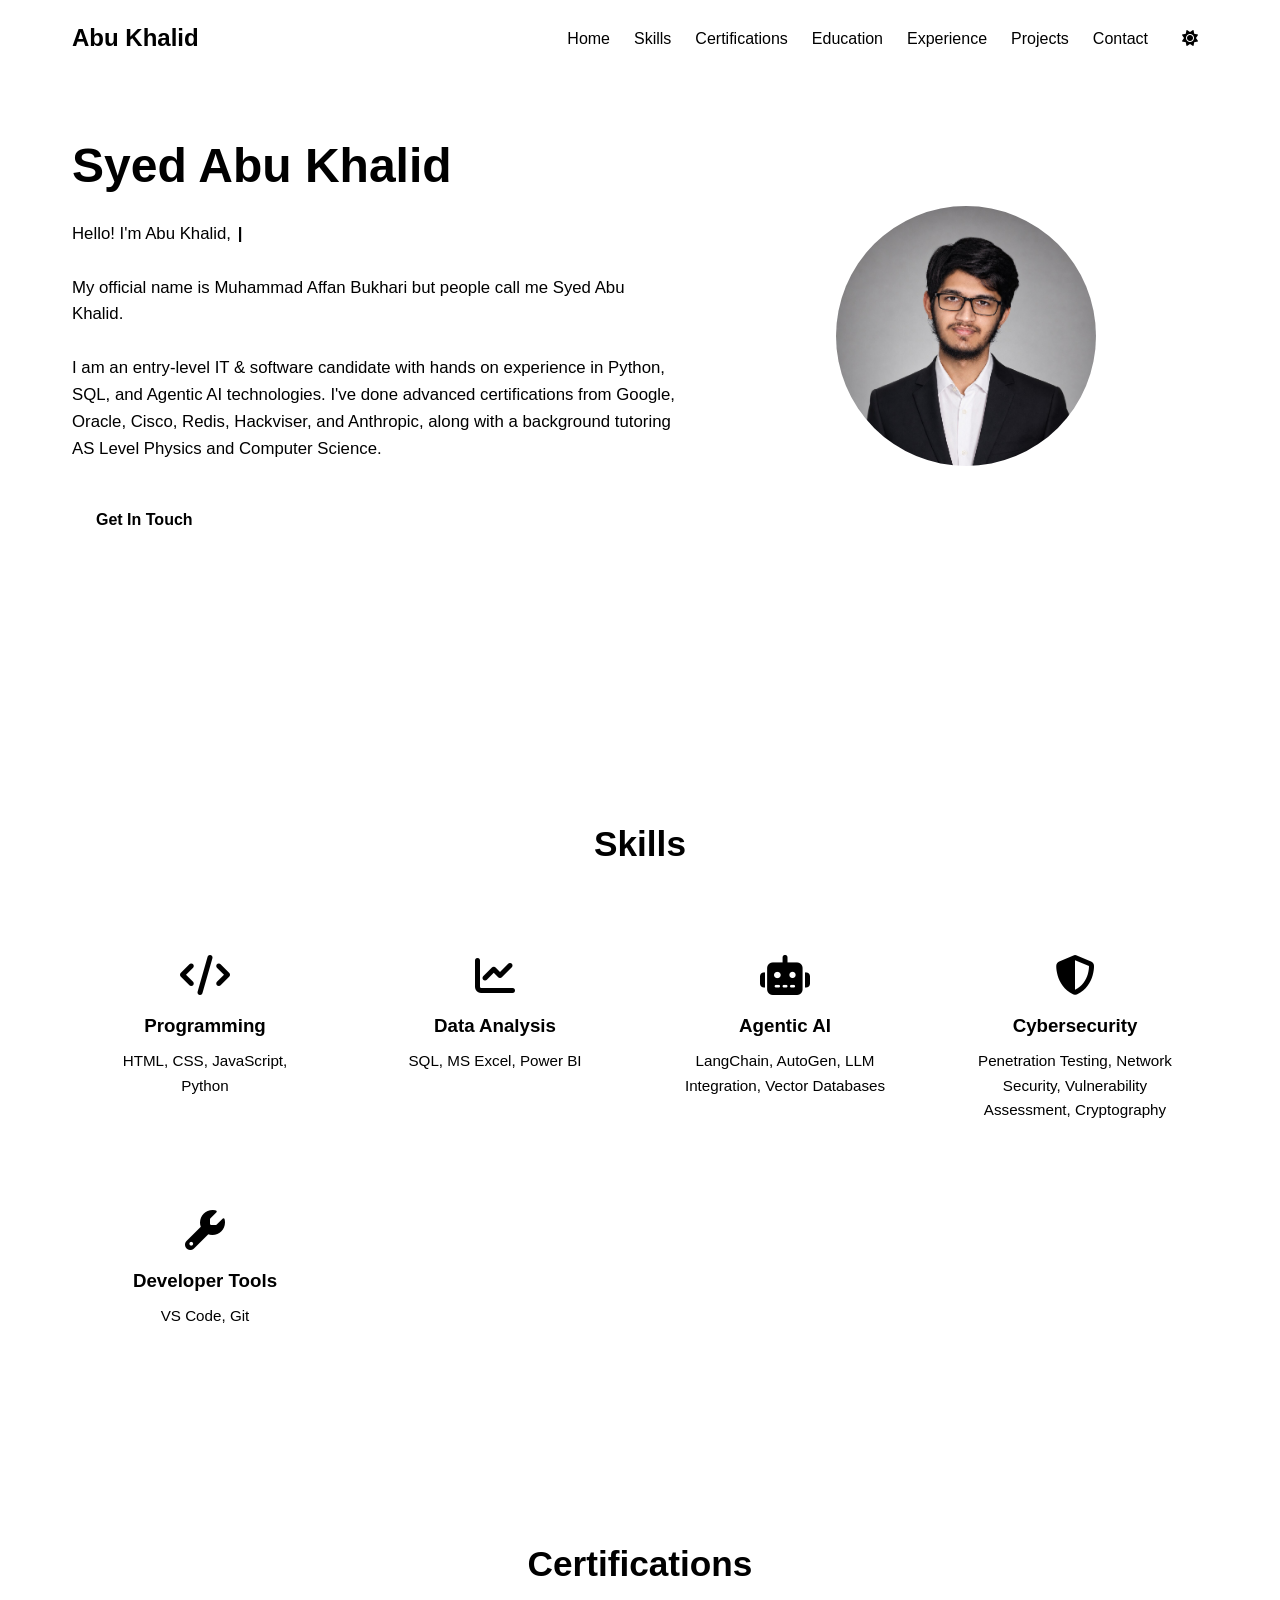
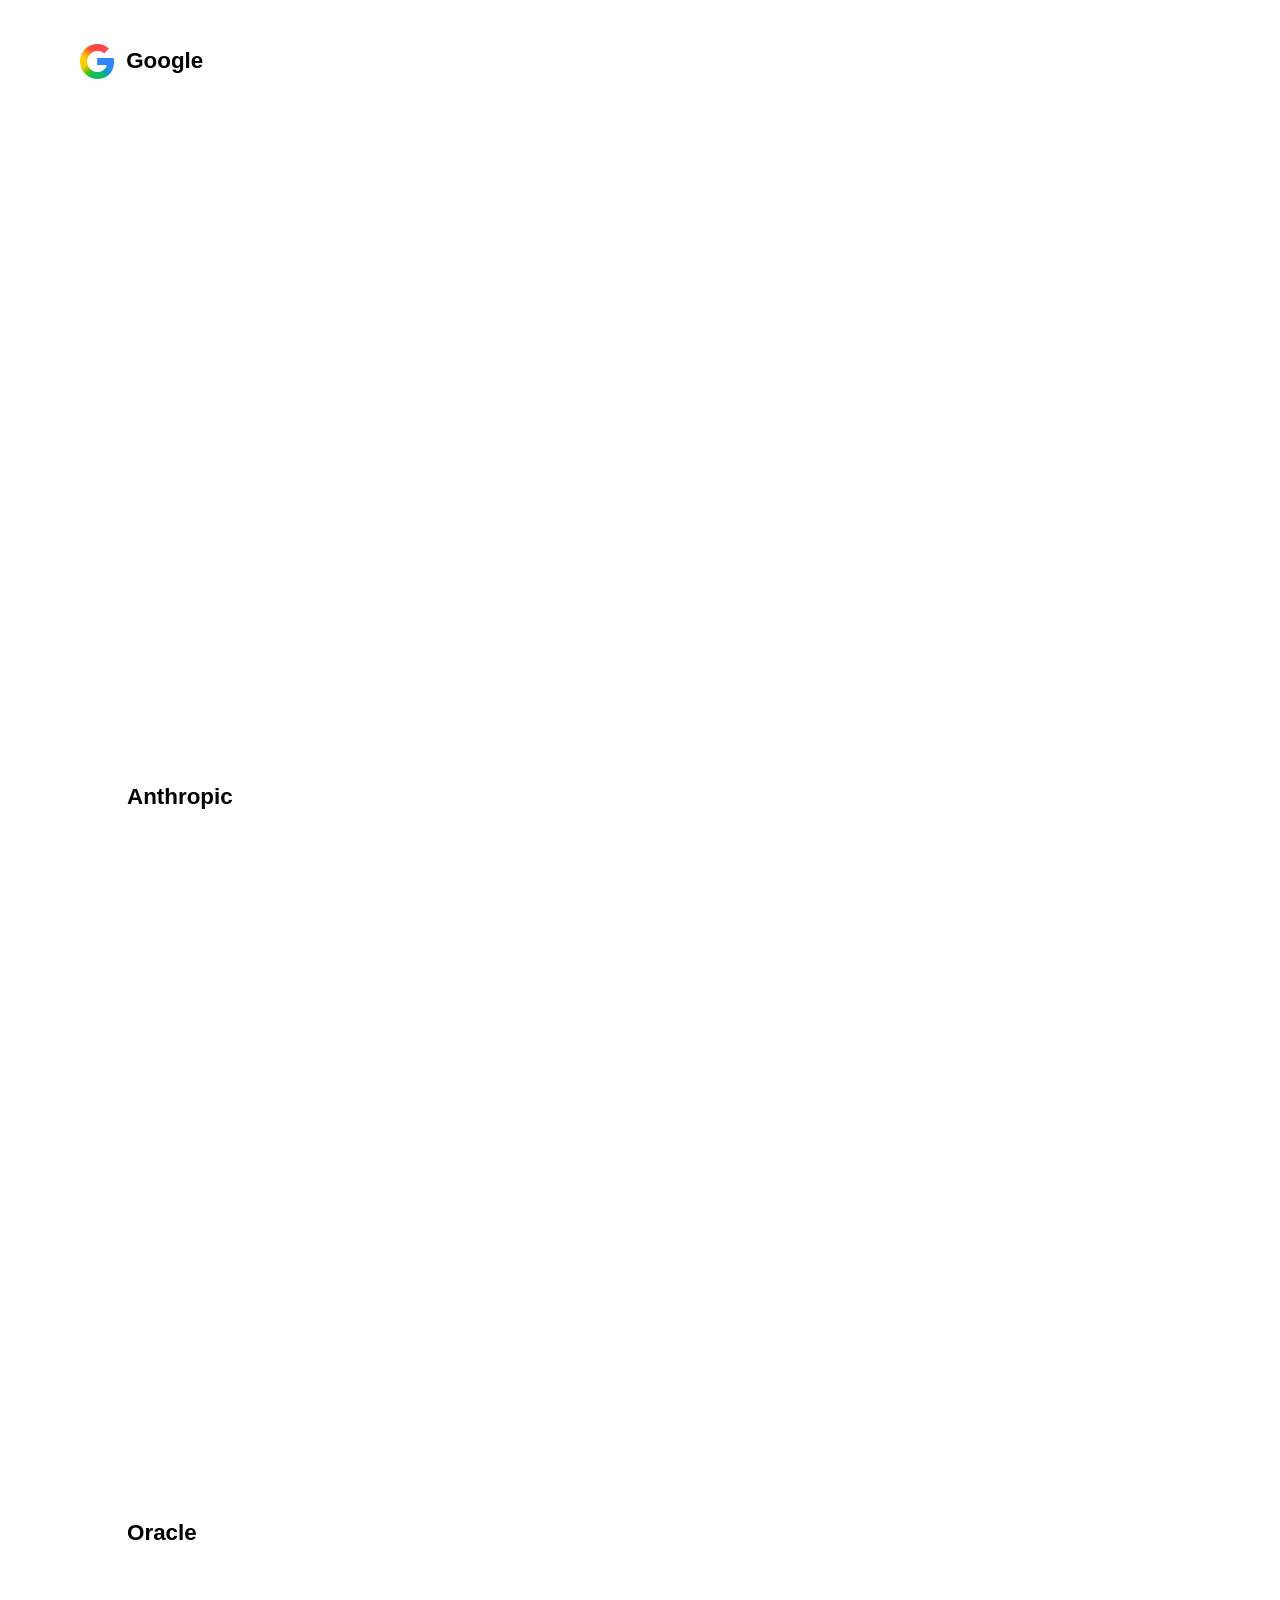
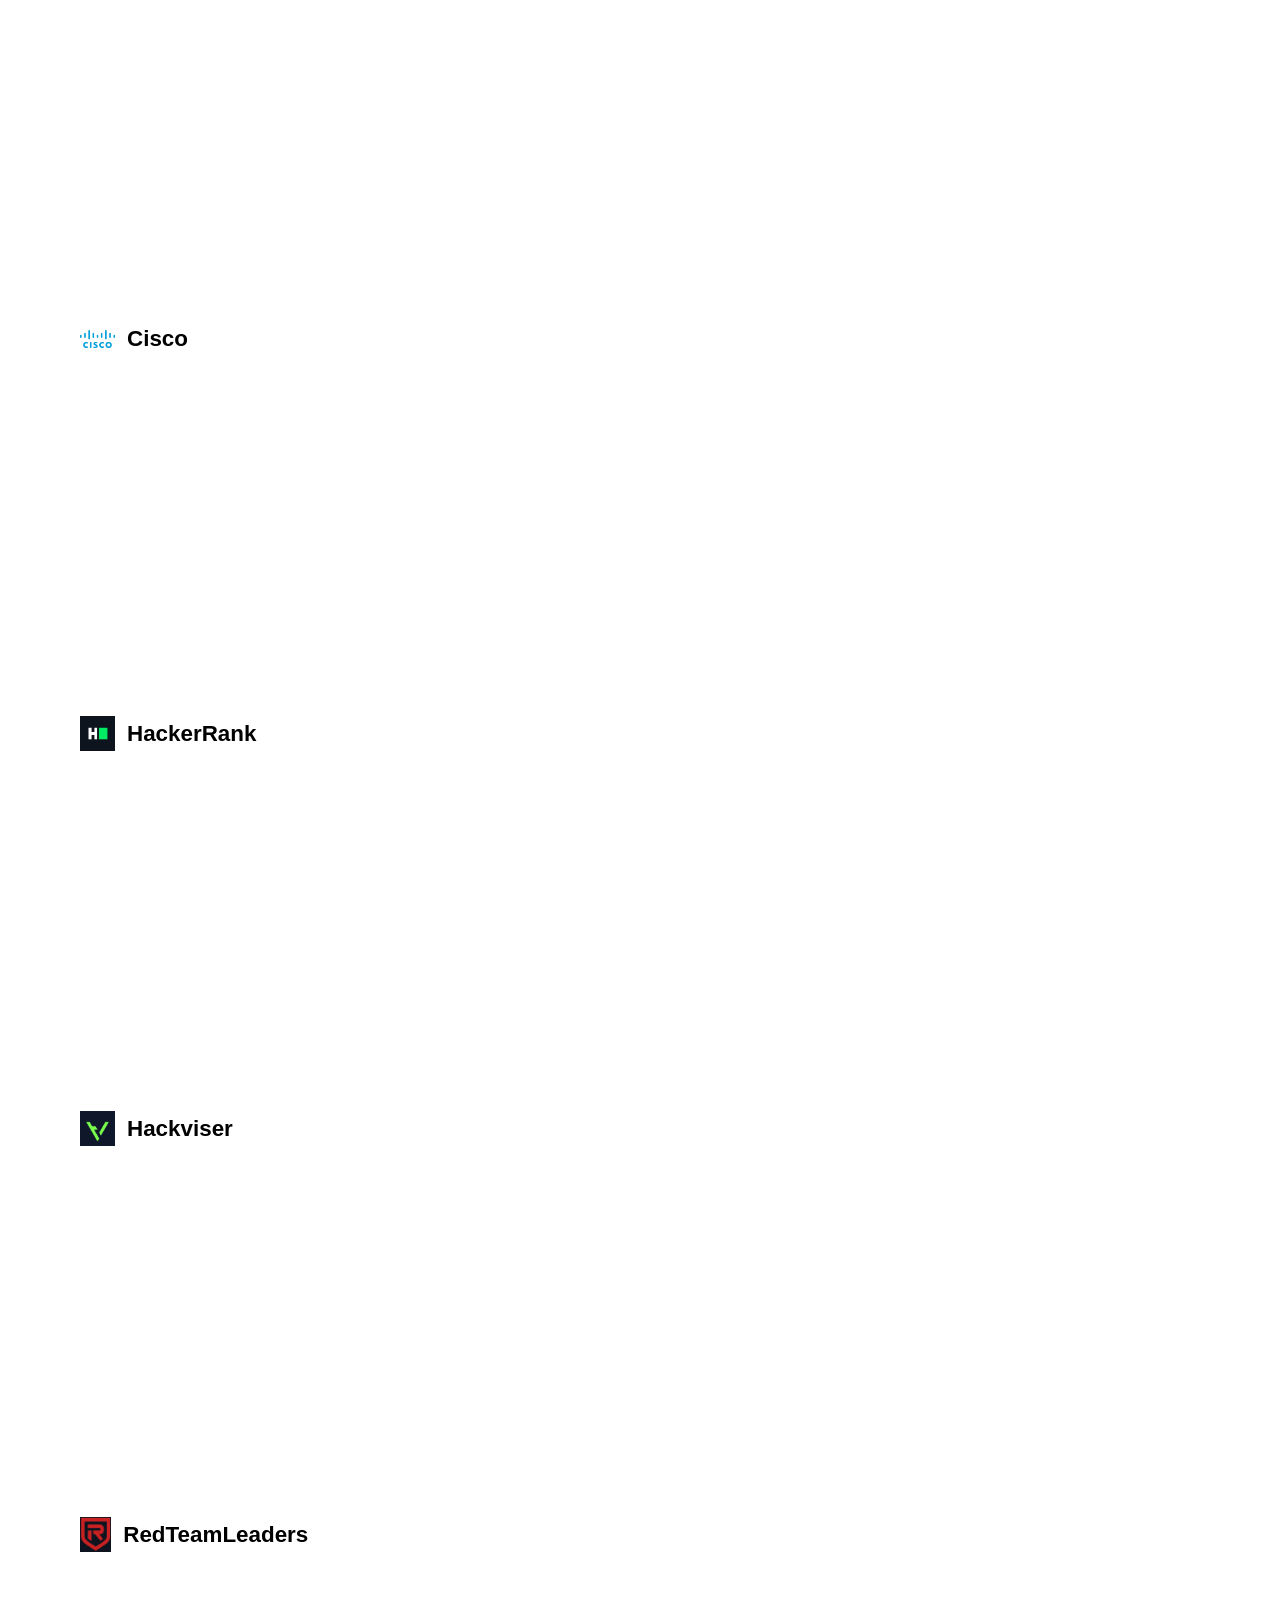
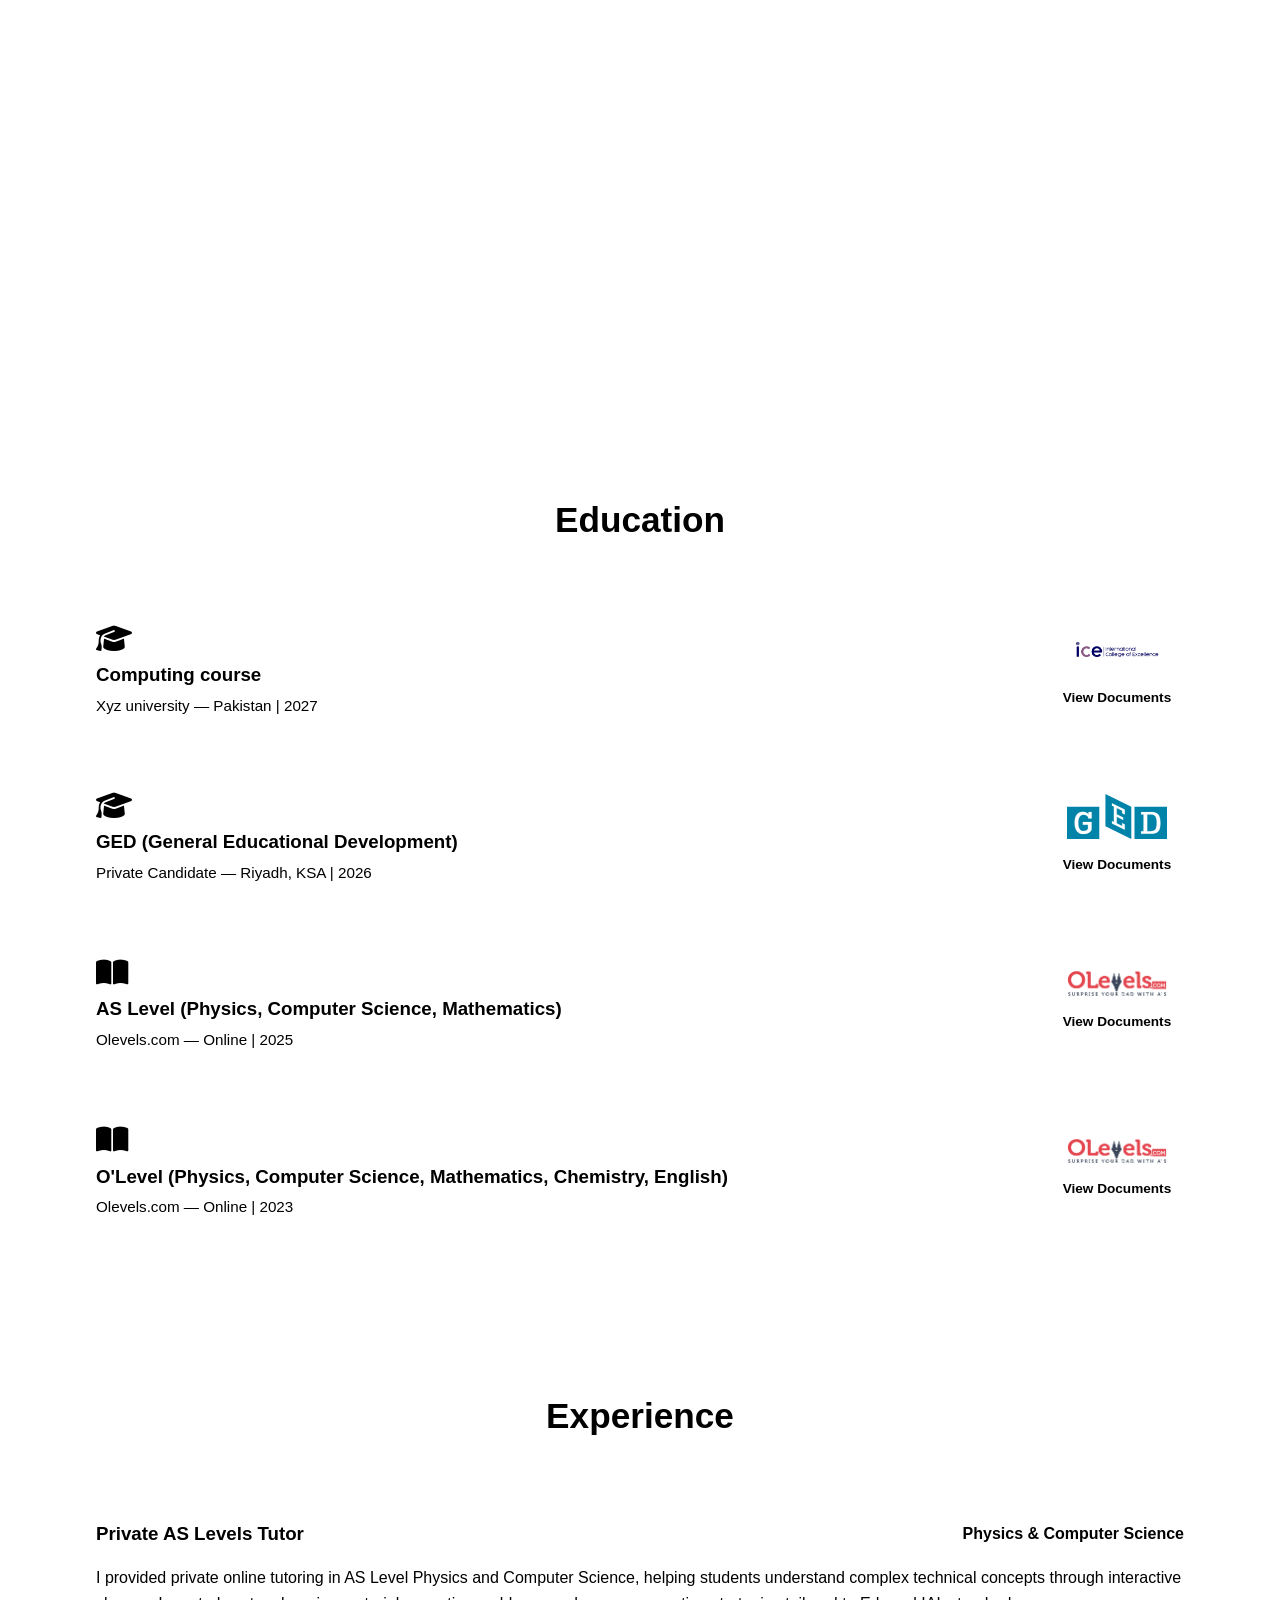
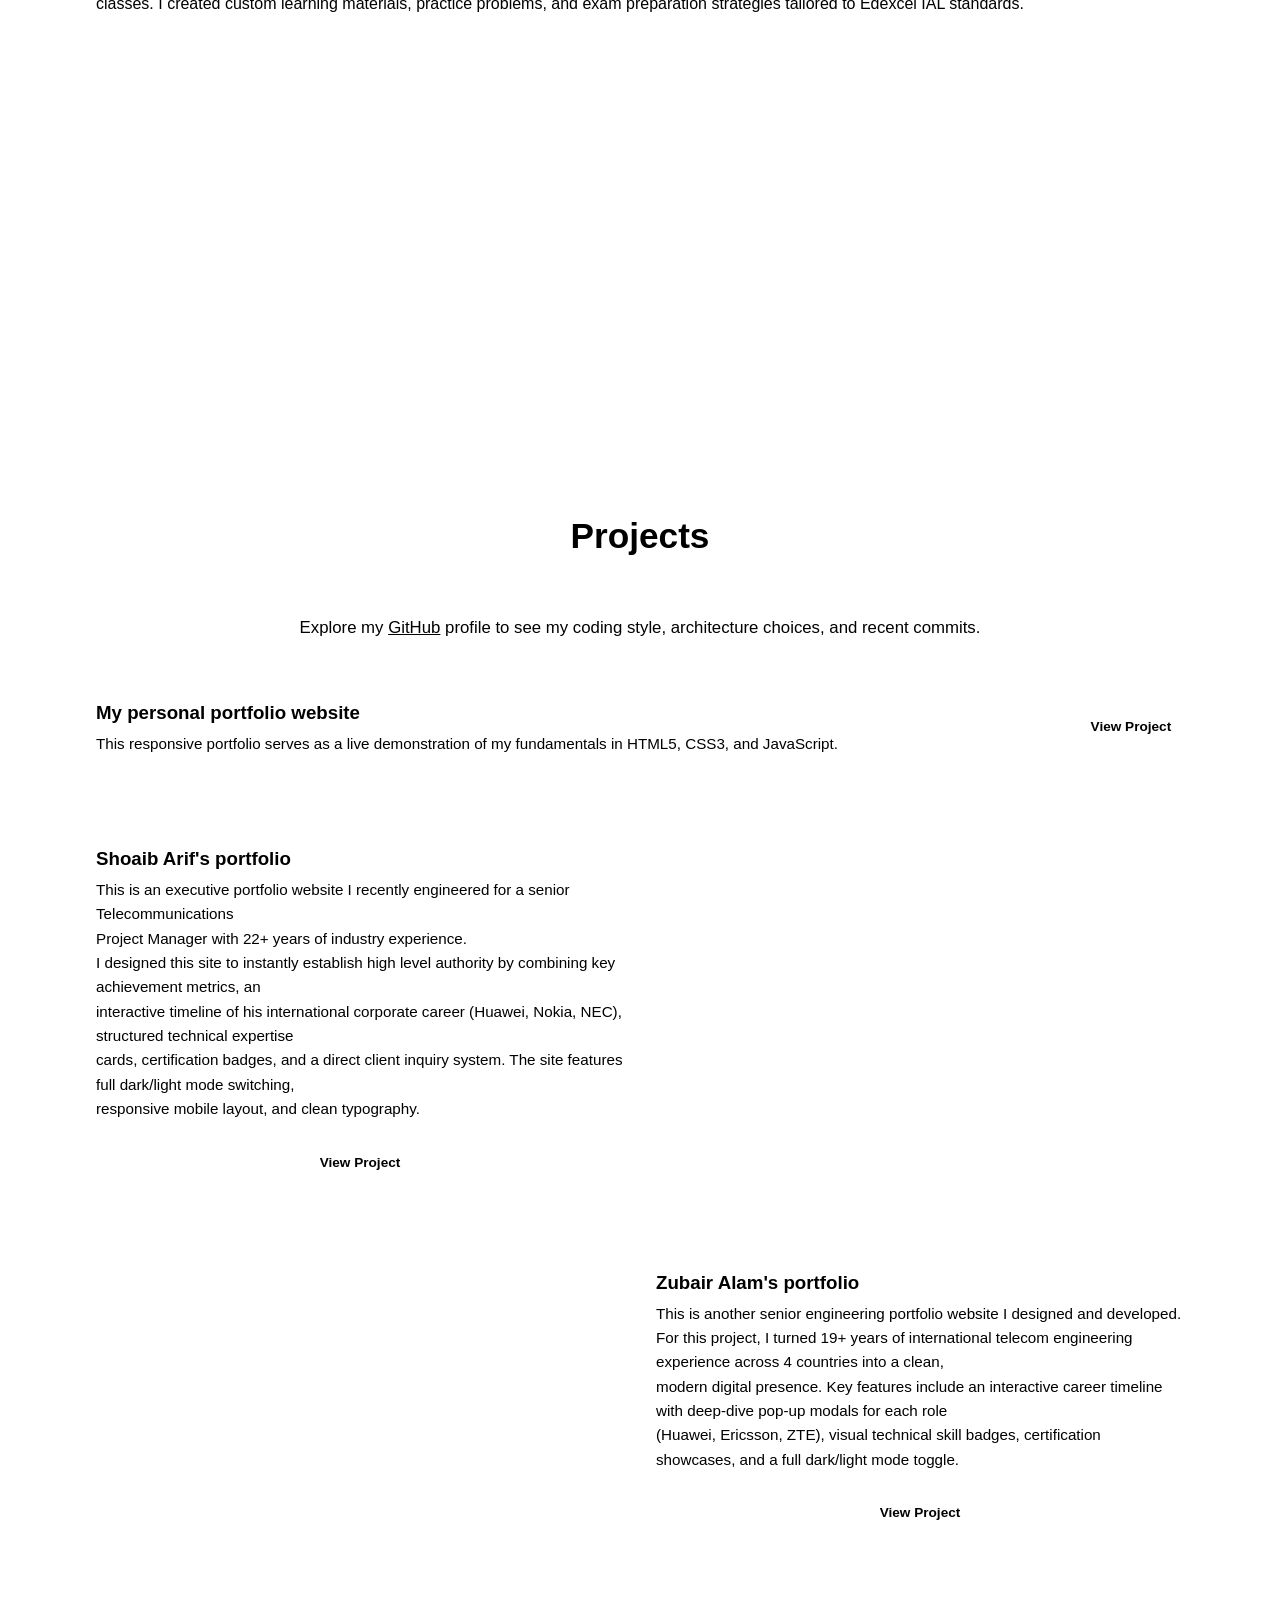
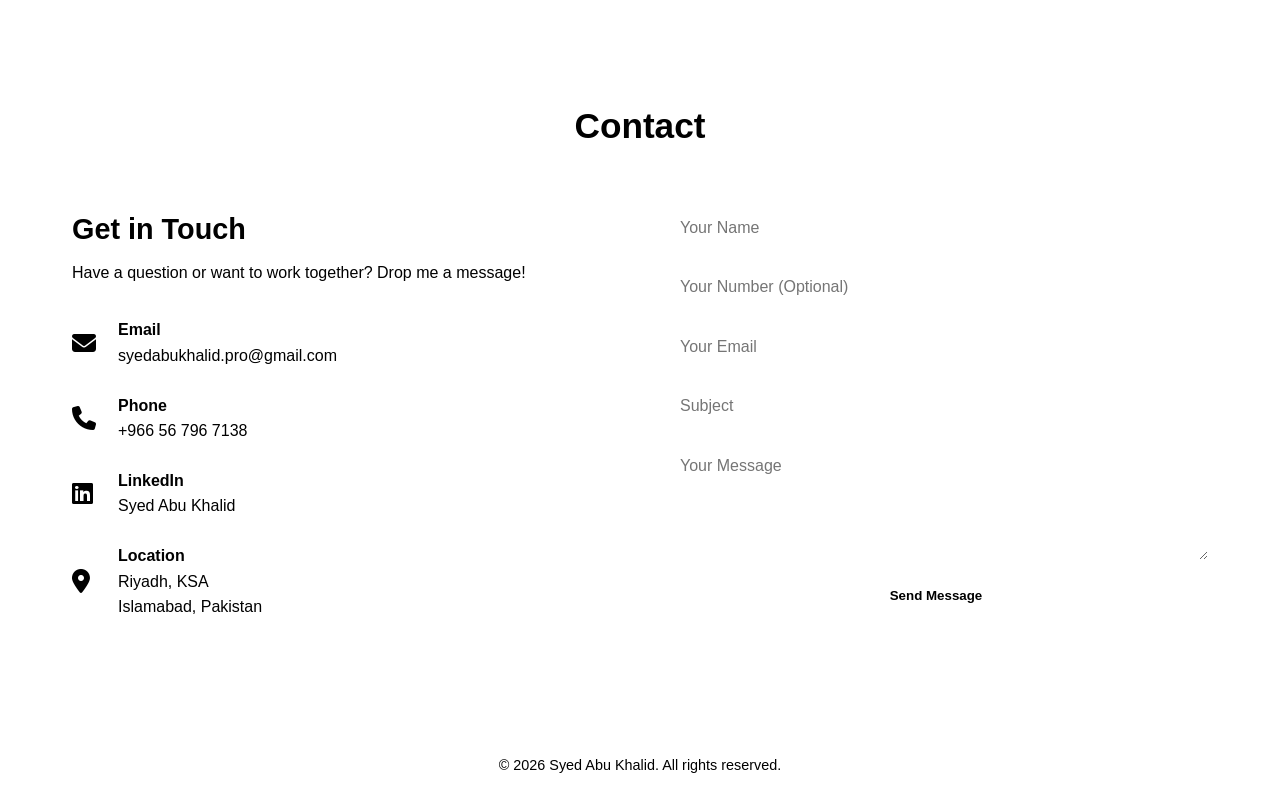
==== commit b6c59d6d: "changes index.html" ====
--- a/Index.html
+++ b/Index.html
@@ -1,496 +1,495 @@
-<!DOCTYPE html>
-<html lang="en">
-<head>
-  <meta charset="UTF-8">
-  <meta name="viewport" content="width=device-width, initial-scale=1.0">
-  <title>Syed Abu Khalid - Portfolio</title>
-  <link rel="icon" type="image/jpeg" href="profile.jpg">
-  <link rel="stylesheet" href="style.css">
-  <link rel="stylesheet" href="https://cdnjs.cloudflare.com/ajax/libs/font-awesome/6.4.0/css/all.min.css">
-  <!-- tsParticles Engine & Preset Links CDN -->
-  <script src="https://cdn.jsdelivr.net/npm/tsparticles-engine@2.12.0/tsparticles.engine.min.js"></script>
-  <script src="https://cdn.jsdelivr.net/npm/tsparticles-basic@2.12.0/tsparticles.basic.min.js"></script>
-  <script src="https://cdn.jsdelivr.net/npm/tsparticles-interaction-external-grab@2.12.0/tsparticles.interaction.external.grab.min.js"></script>
-  <script src="https://cdn.jsdelivr.net/npm/tsparticles-interaction-external-attract@2.12.0/tsparticles.interaction.external.attract.min.js"></script>
-  <script src="https://cdn.jsdelivr.net/npm/tsparticles-plugin-canvas-mask@2.12.0/tsparticles.plugin.canvas-mask.min.js"></script>
-  <script src="https://cdn.jsdelivr.net/npm/tsparticles@2.12.0/tsparticles.bundle.min.js"></script>
-</head>
-<body>
-
-<!-- Lightweight Background Container for Neural Network Particle Mesh -->
-<div id="tsparticles"></div>
-
-<!-- Navigation Bar -->
-<header>
-  <nav class="navbar">
-    <a href="#home" class="logo">Abu <span>Khalid</span></a>
-    
-    <ul class="nav-links">
-      <li><a href="#home" class="active">Home</a></li>
-      <li><a href="#skills">Skills</a></li>
-      <li><a href="#certifications">Certifications</a></li>
-      <li><a href="#education">Education</a></li>
-      <li><a href="#experience">Experience</a></li>
-      <li><a href="#projects">Projects</a></li>
-      <li><a href="#contact">Contact</a></li>
-    </ul>
-
-    <!-- Theme Toggle Switch -->
-    <button class="theme-toggle" id="themeToggleBtn" aria-label="Toggle light and dark mode">
-      <i class="fa-solid fa-sun"></i>
-    </button>
-
-    <!-- Hamburger Toggle Button -->
-    <button class="hamburger" id="hamburgerBtn" aria-label="Toggle navigation">
-      <span class="bar"></span>
-      <span class="bar"></span>
-      <span class="bar"></span>
-    </button>
-  </nav>
-</header>
-
-  <!-- Main Content -->
-  <main>
-    <!-- Home Section -->
-    <section id="home" class="section">
-      <div class="home-container">
-        <div class="home-text">
-          <h1>Syed Abu Khalid</h1>
-          <p class="bio">
-            Hello! I'm Abu Khalid, <span id="typedRole"></span><span class="typed-cursor">|</span><br><br>
-            My official name is Muhammad Affan Bukhari but people call me Syed Abu Khalid.<br><br>
-            I am an entry-level IT & software candidate with hands on experience in Python, SQL, and Agentic AI technologies. I've done advanced certifications from Google, Oracle, Cisco, Redis, Hackviser, and Anthropic, along with a background tutoring AS Level Physics and Computer Science.
-          </p>
-          <a href="#contact" class="btn">Get In Touch</a>
-        </div>
-        <div class="home-img">
-          <div class="profile-gear-container" id="profileContainer">
-            <div class="gear-ring"></div>
-            <img src="profile.jpg" alt="Syed Abu Khalid Profile Picture" id="profilePic">
-          </div>
-        </div>
-      </div>
-    </section>
-
-    
-    <!-- Skills Section -->
-    <section id="skills" class="section">
-      <h2 class="section-title">Skills</h2>
-      <div class="skills-grid">
-        <div class="skill-card">
-          <i class="fa-solid fa-code"></i>
-          <h3>Programming</h3>
-          <p>HTML, CSS, JavaScript, Python</p>
-        </div>
-        <div class="skill-card">
-          <i class="fa-solid fa-chart-line"></i>
-          <h3>Data Analysis</h3>
-          <p>SQL, MS Excel, Power BI</p>
-        </div>
-        <div class="skill-card">
-          <i class="fa-solid fa-robot"></i>
-          <h3>Agentic AI</h3>
-          <p>LangChain, AutoGen, LLM Integration, Vector Databases</p>
-        </div>
-        <div class="skill-card">
-          <i class="fa-solid fa-shield-halved"></i>
-          <h3>Cybersecurity</h3>
-          <p>Penetration Testing, Network Security, Vulnerability Assessment, Cryptography</p>
-        </div>
-        <div class="skill-card">
-          <i class="fa-solid fa-wrench"></i>
-          <h3>Developer Tools</h3>
-          <p>VS Code, Git</p>
-        </div>
-      </div>
-    </section>
-
-    <!-- Certifications Section -->
-    <section id="certifications" class="section">
-      <h2 class="section-title">Certifications</h2>
-
-      <!-- Google -->
-      <div class="cert-provider">
-        <div class="provider-header">
-          <img src="Logos/Google_logo.webp" alt="Google Logo" class="provider-logo">
-          <h3>Google</h3>
-        </div>
-        <div class="cert-grid">
-          <div class="cert-card">
-            <h4>Gemini Certified K-12 Student</h4>
-            <img src="Certificates/google-gemini-certified-student-k-12.png" alt="Gemini Certified Student Certificate" class="cert-modal-trigger">
-            <a href="https://edu.exceedlms.com/student/award/c3WKpYgNUoURPSDrUfwEGot1" target="_blank" rel="noopener noreferrer" class="btn cert-btn">Verify Credential</a>
-          </div>
-          <div class="cert-card">
-            <h4>Gemini Certified University Student</h4>
-            <img src="Certificates/google-gemini-certified-student-University.png" alt="Gemini Certified Student Certificate" class="cert-modal-trigger">
-            <a href="https://edu.exceedlms.com/student/award/c3WKpYgNUoURPSDrUfwEGot1" target="_blank" rel="noopener noreferrer" class="btn cert-btn">Verify Credential</a>
-          </div>
-          <div class="cert-card">
-            <h4>Google Certified Educator Level 1</h4>
-            <img src="Certificates/Google_Certified_Educator_Level_1.png" alt="Google Certified Educator Level 1 Certificate" class="cert-modal-trigger">
-            <a href="http://skills.google/public_profiles/4b2668df-834c-4ac3-86bd-82a32398b761" target="_blank" rel="noopener noreferrer" class="btn cert-btn">Verify Credential</a>
-          </div>
-          <div class="cert-card">
-            <h4>Gemini for Security Engineers</h4>
-            <img src="Certificates/Gemini_for_Security_Engineers.png" alt="Gemini for Security Engineers Certificate" class="cert-modal-trigger">
-            <a href="https://www.skills.google/public_profiles/4b2668df-834c-4ac3-86bd-82a32398b761/badges/27154957" target="_blank" rel="noopener noreferrer" class="btn cert-btn">Verify Credential</a>
-          </div>
-          <div class="cert-card">
-            <h4>Security Command Center Fundamentals</h4>
-            <img src="Certificates/Security_Command_Center_Fundamentals.png" alt="Security Command Center Fundamentals Certificate" class="cert-modal-trigger">
-            <a href="https://www.skills.google/public_profiles/4b2668df-834c-4ac3-86bd-82a32398b761/badges/27164145" target="_blank" rel="noopener noreferrer" class="btn cert-btn">Verify Credential</a>
-          </div>
-          <div class="cert-card">
-            <h4>Gemini for Data Scientists and Analysts</h4>
-            <img src="Certificates/Gemini_for_Data_Scientists_and_Analysts.png" alt="Security Command Center Fundamentals Certificate" class="cert-modal-trigger">
-            <a href="https://www.skills.google/public_profiles/4b2668df-834c-4ac3-86bd-82a32398b761/badges/27288783" target="_blank" rel="noopener noreferrer" class="btn cert-btn">Verify Credential</a>
-          </div>
-          <div class="cert-card">
-            <h4>Trust and Security with Google Cloud</h4>
-            <img src="Certificates/Trust_and_Security_with_Google_Cloud.png" alt="Security Command Center Fundamentals Certificate" class="cert-modal-trigger">
-            <a href="https://www.skills.google/public_profiles/4b2668df-834c-4ac3-86bd-82a32398b761/badges/27421847" target="_blank" rel="noopener noreferrer" class="btn cert-btn">Verify Credential</a>
-          </div>
-          <div class="cert-card">
-            <h4>Foundations of Cybersecurity</h4>
-            <img src="Certificates/In Progress.jpg" alt="Foundations of Cybersecurity Certificate" class="cert-modal-trigger">
-            <a href="https://www.coursera.org/learn/foundations-of-cybersecurity" target="_blank" rel="noopener noreferrer" class="btn cert-btn">Verify Credential</a>
-          </div>
-        </div>
-      </div>
-
-      <!-- Anthropic -->
-      <div class="cert-provider">
-        <div class="provider-header">
-          <img src="Logos/Anthropic_d_logo.png" alt="Anthropic Logo" class="provider-logo">
-          <h3>Anthropic</h3>
-        </div>
-        <div class="cert-grid">
-          <div class="cert-card">
-            <h4>AI Fluency Framework & Foundations</h4>
-            <img src="Certificates/anthropic-ai-fluency-framework-foundations.jpg" alt="Anthropic AI Fluency Certificate" class="cert-modal-trigger">
-            <a href="https://verify.skilljar.com/c/d69oxxsc83if" target="_blank" rel="noopener noreferrer" class="btn cert-btn">Verify Credential</a>
-          </div>
-          <div class="cert-card">
-            <h4>Claude 101</h4>
-            <img src="Certificates/anthropic-claude-101.jpg" alt="Anthropic Claude 101 Certificate" class="cert-modal-trigger">
-            <a href="https://verify.skilljar.com/c/5h8cf9xektgz" target="_blank" rel="noopener noreferrer" class="btn cert-btn">Verify Credential</a>
-          </div>
-          <div class="cert-card">
-            <h4>Claude Code in Action</h4>
-            <img src="Certificates/anthropic-claude-code-in-action.jpg" alt="Anthropic Claude Code Certificate" class="cert-modal-trigger">
-            <a href="https://verify.skilljar.com/c/5t8snjv6c2yr" target="_blank" rel="noopener noreferrer" class="btn cert-btn">Verify Credential</a>
-          </div>
-          <div class="cert-card">
-            <h4>Introduction to Model Context Protocol</h4>
-            <img src="Certificates/anthropic-introduction-to-model-context-protocol.jpg" alt="Anthropic MCP Certificate" class="cert-modal-trigger">
-            <a href="https://verify.skilljar.com/c/8tmyhr4qejot" target="_blank" rel="noopener noreferrer" class="btn cert-btn">Verify Credential</a>
-          </div>
-          <div class="cert-card">
-            <h4>Teaching the AI Fluency Framework</h4>
-            <img src="Certificates/anthropic-teaching-ai-fluency-framework.jpg" alt="Anthropic Teaching AI Fluency Certificate" class="cert-modal-trigger">
-            <a href="https://verify.skilljar.com/c/j3ftuovk4d2p" target="_blank" rel="noopener noreferrer" class="btn cert-btn">Verify Credential</a>
-          </div>
-        </div>
-      </div>
-
-      <!-- Oracle -->
-      <div class="cert-provider">
-        <div class="provider-header">
-          <img src="Logos/Oracle_d_logo.webp" alt="Oracle Logo" class="provider-logo">
-          <h3>Oracle</h3>
-        </div>
-        <div class="cert-grid">
-          <div class="cert-card">
-            <h4>Agentic AI Certified Foundations Associate</h4>
-            <img src="Certificates/oracle-agentic-a1-certified-foundations-associate.jpg" alt="Oracle Agentic AI Foundations Certificate" class="cert-modal-trigger">
-            <a href="https://catalog-education.oracle.com/ords/certview/sharebadge?id=346B5346DB92DBAF5377FE00AC85859B90EECDE3F2DCB7817D7D8DB29A82DA9E" target="_blank" rel="noopener noreferrer" class="btn cert-btn">Verify Credential</a>
-          </div>
-        </div>
-      </div>
-
-      <!-- Cisco -->
-      <div class="cert-provider">
-        <div class="provider-header">
-          <img src="Logos/Cisco_logo.webp" alt="Cisco Logo" class="provider-logo">
-          <h3>Cisco</h3>
-        </div>
-        <div class="cert-grid">
-          <div class="cert-card">
-            <h4>Introduction to Cybersecurity</h4>
-            <img src="Certificates/cisco-introduction-to-cybersecurity.jpg" alt="Cisco Introduction to Cybersecurity Certificate" class="cert-modal-trigger">
-            <a href="https://www.netacad.com/recognitions/verify/4c41588d-a839-4fee-a819-44cec4621f76" target="_blank" rel="noopener noreferrer" class="btn cert-btn">Verify Credential</a>
-          </div>
-        </div>
-      </div>
-
-      <!-- HackerRank -->
-      <div class="cert-provider">
-        <div class="provider-header">
-          <img src="Logos/HackerRank_s_logo.png" alt="HackerRank Logo" class="provider-logo">
-          <h3>HackerRank</h3>
-        </div>
-        <div class="cert-grid">
-          <div class="cert-card">
-            <h4>SQL (Advanced)</h4>
-            <img src="Certificates/hackerrank-sql-advanced.jpg" alt="HackerRank SQL Advanced Certificate" class="cert-modal-trigger">
-            <a href="https://www.hackerrank.com/certificates/iframe/88790c6c8155" target="_blank" rel="noopener noreferrer" class="btn cert-btn">Verify Credential</a>
-          </div>
-          <div class="cert-card">
-            <h4>Python (Basic)</h4>
-            <img src="Certificates/hackerrank-python-basic.jpg" alt="HackerRank Python Basic Certificate" class="cert-modal-trigger">
-            <a href="https://www.hackerrank.com/certificates/iframe/2e1d8d6933ac" target="_blank" rel="noopener noreferrer" class="btn cert-btn">Verify Credential</a>
-          </div>
-        </div>
-      </div>
-
-      <!-- Hackviser -->
-      <div class="cert-provider">
-        <div class="provider-header">
-          <img src="Logos/Hackviser_logo.jpg" alt="Hackviser Logo" class="provider-logo">
-          <h3>Hackviser</h3>
-        </div>
-        <div class="cert-grid">
-          <div class="cert-card">
-            <h4>Certified Cybersecurity Foundations</h4>
-            <img src="Certificates/hackviser-certified-cybersecurity-foundations.jpg" alt="Hackviser Certified Cybersecurity Foundations Certificate" class="cert-modal-trigger">
-            <a href="https://hackviser.com/verify?id=HV-CORE-VI3OBCHH" target="_blank" rel="noopener noreferrer" class="btn cert-btn">Verify Credential</a>
-          </div>
-        </div>
-      </div>
-
-      <!-- RedTeamLeaders -->
-      <div class="cert-provider">
-        <div class="provider-header">
-          <img src="Logos/RedTeamLeaders_s_logo.jfif" alt="RedTeamLeaders Logo" class="provider-logo">
-          <h3>RedTeamLeaders</h3>
-        </div>
-        <div class="cert-grid">
-          <div class="cert-card">
-            <h4>Offensive Agent AI Course</h4>
-            <img src="Certificates/redteamleaders-offensive-agent-ai-course.jpg" alt="RedTeamLeaders Offensive Agent AI Certificate" class="cert-modal-trigger">
-            <a href="https://courses.redteamleaders.com/completion/3ff5b8af94fab772" target="_blank" rel="noopener noreferrer" class="btn cert-btn">Verify Credential</a>
-          </div>
-          <div class="cert-card">
-            <h4>Introduction to Offensive Security with Artificial Intelligence</h4>
-            <img src="Certificates/Introduction_to_Offensive_Security_with_Artificial_Intelligence.jpg" alt="Introduction to Offensive Security with Artificial Intelligence Certificate" class="cert-modal-trigger">
-            <a href="https://courses.redteamleaders.com/completion/3c97b1620c7b3163" target="_blank" rel="noopener noreferrer" class="btn cert-btn">Verify Credential</a>
-          </div>
-        </div>
-      </div>
-    </section>
-
-    <!-- Education Section -->
-    <section id="education" class="section">
-      <h2 class="section-title">Education</h2>
-      <div class="education-container">
-        <div class="education-cards">
-          <div class="edu-card">
-            <div class="edu-card-content">
-              <i class="fa-solid fa-graduation-cap"></i>
-              <h3>Computing course</h3>
-              <p class="edu-sub">Xyz university — Pakistan | 2027</p>
-            </div>
-            <div class="edu-action">
-              <img src="Logos/ICE_dt_1.png" alt="XYZ Logo" class="edu-logo">
-              <a href="https://docs.google.com/document/d/1o32ykOUNj0pTycBHhUeX7ws7ZJN84l9AubMpf3XQMWs/edit?usp=sharing" target="_blank" rel="noopener noreferrer" class="btn edu-btn">View Documents</a>
-            </div>
-          </div>
-          <div class="edu-card">
-            <div class="edu-card-content">
-              <i class="fa-solid fa-graduation-cap"></i>
-              <h3>GED (General Educational Development)</h3>
-              <p class="edu-sub">Private Candidate — Riyadh, KSA | 2026</p>
-            </div>
-            <div class="edu-action">
-              <img src="Logos/GED.svg" alt="GED Logo" class="edu-logo">
-              <a href="https://docs.google.com/document/d/1o32ykOUNj0pTycBHhUeX7ws7ZJN84l9AubMpf3XQMWs/edit?usp=sharing" target="_blank" rel="noopener noreferrer" class="btn edu-btn">View Documents</a>
-            </div>
-          </div>
-          <div class="edu-card">
-            <div class="edu-card-content">
-              <i class="fa-solid fa-book-open"></i>
-              <h3>AS Level (Physics, Computer Science, Mathematics)</h3>
-              <p class="edu-sub">Olevels.com — Online | 2025</p>
-            </div>
-            <div class="edu-action">
-              <img src="Logos/Olevels_dt_logo.png" alt="Olevels Logo" class="edu-logo">
-              <a href="https://docs.google.com/document/d/1o32ykOUNj0pTycBHhUeX7ws7ZJN84l9AubMpf3XQMWs/edit?usp=sharing" target="_blank" rel="noopener noreferrer" class="btn edu-btn">View Documents</a>
-            </div>
-          </div>
-          <div class="edu-card">
-            <div class="edu-card-content">
-              <i class="fa-solid fa-book-open"></i>
-              <h3>O'Level (Physics, Computer Science, Mathematics, Chemistry, English)</h3>
-              <p class="edu-sub">Olevels.com — Online | 2023</p>
-            </div>
-            <div class="edu-action">
-              <img src="Logos/Olevels_dt_logo.png" alt="Olevels Logo" class="edu-logo">
-              <a href="https://docs.google.com/document/d/1o32ykOUNj0pTycBHhUeX7ws7ZJN84l9AubMpf3XQMWs/edit?usp=sharing" target="_blank" rel="noopener noreferrer" class="btn edu-btn">View Documents</a>
-            </div>
-          </div>
-        </div>
-      </div>
-    </section>
-
-    <!-- Experience Section -->
-    <section id="experience" class="section">
-      <h2 class="section-title">Experience</h2>
-      <div class="experience-container">
-        <div class="experience-cards">
-          <div class="exp-card">
-            <div class="exp-header">
-              <h3>Private AS Levels Tutor</h3>
-              <span class="exp-subject">Physics & Computer Science</span>
-            </div>
-            <p>
-              I provided private online tutoring in AS Level Physics and Computer Science, helping students understand complex technical concepts through interactive classes. I created custom learning materials, practice problems, and exam preparation strategies tailored to Edexcel IAL standards.
-            </p>
-          </div>
-        </div>
-      </div>
-    </section>
-
-    <!-- Projects Section -->
-    <section id="projects" class="section">
-      <h2 class="section-title">Projects</h2>
-      <p style="text-align: center; margin-bottom: 2rem; color: var(--text-muted); font-size: 1.05rem;">
-        Explore my <a href="https://github.com/syedabukhalid" target="_blank" rel="noopener noreferrer" style="color: var(--accent-green); text-decoration: underline;">GitHub</a> profile to see my coding style, architecture choices, and recent commits.
-      </p>
-      <div class="projects-container">
-        <div class="projects-cards">
-          <div class="project-card">
-            <div class="project-card-content">
-              <h3>My personal portfolio website</h3>
-              <p class="edu-sub">This responsive portfolio serves as a live demonstration of my fundamentals in HTML5, CSS3, and JavaScript.</p>
-            </div>
-            <div class="project-action">
-              <a href="https://syedabukhalid.github.io/My-Portfolio/" class="btn project-btn">View Project</a>
-            </div>
-          </div>
-
-          <!-- Shoaib Arif's portfolio (Box on Left, Snapshots Carousel on Right) -->
-          <div class="project-layout-row left-box">
-            <div class="project-card block-card">
-              <h3>Shoaib Arif's portfolio</h3>
-              <p class="edu-sub">This is an executive portfolio website I recently engineered for a senior Telecommunications <br>
-                Project Manager with 22+ years of industry experience. <br>
-                I designed this site to instantly establish high level authority by combining key achievement metrics, an <br>
-                interactive timeline of his international corporate career (Huawei, Nokia, NEC), structured technical expertise<br>
-                cards, certification badges, and a direct client inquiry system. The site features full dark/light mode switching,<br>
-                responsive mobile layout, and clean typography.</p>
-              <div class="project-action">
-                <a href="https://syedabukhalid.github.io/Muhammad-Shoaib-Arif-Portfolio/" target="_blank" rel="noopener noreferrer" class="btn project-btn">View Project</a>
-              </div>
-            </div>
-            <div class="snapshot-carousel" id="shoaibCarousel">
-              <div class="carousel-track">
-                <img src="Project_Shoaib_Arif_Snaps/Shoaib_Arif_Project_Snapshot_1.png" alt="Shoaib Arif Project Snapshot 1" class="snapshot-img">
-                <img src="Project_Shoaib_Arif_Snaps/Shoaib_Arif_Project_Snapshot_2.png" alt="Shoaib Arif Project Snapshot 2" class="snapshot-img">
-                <img src="Project_Shoaib_Arif_Snaps/Shoaib_Arif_Project_Snapshot_3.png" alt="Shoaib Arif Project Snapshot 3" class="snapshot-img">
-                <img src="Project_Shoaib_Arif_Snaps/Shoaib_Arif_Project_Snapshot_4.png" alt="Shoaib Arif Project Snapshot 4" class="snapshot-img">
-                <img src="Project_Shoaib_Arif_Snaps/Shoaib_Arif_Project_Snapshot_5.png" alt="Shoaib Arif Project Snapshot 5" class="snapshot-img">
-                <img src="Project_Shoaib_Arif_Snaps/Shoaib_Arif_Project_Snapshot_6.png" alt="Shoaib Arif Project Snapshot 6" class="snapshot-img">
-              </div>
-            </div>
-          </div>
-
-          <!-- Zubair Alam's portfolio (Snapshots Carousel on Left, Box on Right) -->
-          <div class="project-layout-row right-box">
-            <div class="snapshot-carousel" id="zubairCarousel">
-              <div class="carousel-track">
-                <img src="Project_Zubair_Alam_Snaps/Zubair_Alam_Project_Snapshot_1.png" alt="Zubair Alam Project Snapshot 1" class="snapshot-img">
-                <img src="Project_Zubair_Alam_Snaps/Zubair_Alam_Project_Snapshot_2.png" alt="Zubair Alam Project Snapshot 2" class="snapshot-img">
-                <img src="Project_Zubair_Alam_Snaps/Zubair_Alam_Project_Snapshot_3.png" alt="Zubair Alam Project Snapshot 3" class="snapshot-img">
-                <img src="Project_Zubair_Alam_Snaps/Zubair_Alam_Project_Snapshot_4.png" alt="Zubair Alam Project Snapshot 4" class="snapshot-img">
-                <img src="Project_Zubair_Alam_Snaps/Zubair_Alam_Project_Snapshot_5.png" alt="Zubair Alam Project Snapshot 5" class="snapshot-img">
-                <img src="Project_Zubair_Alam_Snaps/Zubair_Alam_Project_Snapshot_6.png" alt="Zubair Alam Project Snapshot 6" class="snapshot-img">
-              </div>
-            </div>
-            <div class="project-card block-card">
-              <h3>Zubair Alam's portfolio</h3>
-              <p class="edu-sub">This is another senior engineering portfolio website I designed and developed. <br>
-                For this project, I turned 19+ years of international telecom engineering experience across 4 countries into a clean,<br>
-                modern digital presence. Key features include an interactive career timeline with deep-dive pop-up modals for each role<br>
-                (Huawei, Ericsson, ZTE), visual technical skill badges, certification showcases, and a full dark/light mode toggle.</p>
-              <div class="project-action">
-                <a href="https://syedabukhalid.github.io/Muhammad-Zubair-Alam/" target="_blank" rel="noopener noreferrer" class="btn project-btn">View Project</a>
-              </div>
-            </div>
-          </div>
-
-        </div>
-      </div>
-    </section>
-
-    <!-- Contact Section -->
-    <section id="contact" class="section">
-      <h2 class="section-title">Contact</h2>
-      <div class="contact-container">
-        <!-- Left Side Details -->
-        <div class="contact-info">
-          <h3>Get in Touch</h3>
-          <p class="contact-sub">Have a question or want to work together? Drop me a message!</p>
-
-          <div class="info-item">
-            <i class="fa-solid fa-envelope"></i>
-            <div>
-              <strong>Email</strong>
-              <p><a href="mailto:syedabukhalid.pro@gmail.com" target="_blank" rel="noopener noreferrer">syedabukhalid.pro@gmail.com</a></p>
-            </div>
-          </div>
-
-          <div class="info-item">
-            <i class="fa-solid fa-phone"></i>
-            <div>
-              <strong>Phone</strong>
-              <p><a href="tel:+966567967138">+966 56 796 7138</a></p>
-            </div>
-          </div>
-
-          <div class="info-item">
-            <i class="fa-brands fa-linkedin"></i>
-            <div>
-              <strong>LinkedIn</strong>
-              <p><a href="https://www.linkedin.com/in/syed-abu-khalid-bukhari/" target="_blank" rel="noopener noreferrer">Syed Abu Khalid</a></p>
-            </div>
-          </div>
-
-          <div class="info-item">
-            <i class="fa-solid fa-location-dot"></i>
-            <div>
-              <strong>Location</strong>
-              <p><a href="https://maps.app.goo.gl/r87WWgJw9U3M8tPj6" target="_blank" rel="noopener noreferrer"> Riyadh, KSA </a></p>
-            <p><a href="https://maps.app.goo.gl/9j8eX5dM8AyS41Mm6" target="_blank" rel="noopener noreferrer"> Islamabad, Pakistan </a></p>
-            </div>
-          </div>
-        </div>
-
-        <!-- Right Side Form -->
-        <form class="contact-form" id="contactForm" action="https://formspree.io/f/meajnpbj" method="POST">
-          <input type="text" name="name" autocomplete="name" placeholder="Your Name" required>
-          <input type="tel" name="phone" autocomplete="tel" placeholder="Your Number (Optional)">
-          <input type="email" name="email" autocomplete="email" placeholder="Your Email" required>
-          <input type="text" name="subject" autocomplete="off" placeholder="Subject" required>
-          <textarea name="message" rows="5" placeholder="Your Message" required></textarea>
-          <button type="submit" class="btn" id="submitBtn">Send Message</button>
-        </form>
-      </div>
-    </section>
-  </main>
-
-  <!-- Image Lightbox Modal -->
-  <div id="imageModal" class="modal">
-    <span class="modal-close">&times;</span>
-    <button class="modal-arrow modal-prev" id="modalPrevBtn" aria-label="Previous Image">&#10094;</button>
-    <img class="modal-content" id="imgFull">
-    <button class="modal-arrow modal-next" id="modalNextBtn" aria-label="Next Image">&#10095;</button>
-  </div>
-
-  <footer>
-    <p>&copy; 2026 Syed Abu Khalid. All rights reserved.</p>
-  </footer>
-
-  <script src="script.js"></script>
-</body>
+<!DOCTYPE html>
+<html lang="en">
+<head>
+  <meta charset="UTF-8">
+  <meta name="viewport" content="width=device-width, initial-scale=1.0">
+  <title>Syed Abu Khalid - Portfolio</title>
+  <link rel="icon" type="image/jpeg" href="profile.jpg">
+  <link rel="stylesheet" href="style.css">
+  <link rel="stylesheet" href="https://cdnjs.cloudflare.com/ajax/libs/font-awesome/6.4.0/css/all.min.css">
+  <!-- tsParticles Engine & Preset Links CDN -->
+  <script src="https://cdn.jsdelivr.net/npm/tsparticles-engine@2.12.0/tsparticles.engine.min.js"></script>
+  <script src="https://cdn.jsdelivr.net/npm/tsparticles-basic@2.12.0/tsparticles.basic.min.js"></script>
+  <script src="https://cdn.jsdelivr.net/npm/tsparticles-interaction-external-grab@2.12.0/tsparticles.interaction.external.grab.min.js"></script>
+  <script src="https://cdn.jsdelivr.net/npm/tsparticles-interaction-external-attract@2.12.0/tsparticles.interaction.external.attract.min.js"></script>
+  <script src="https://cdn.jsdelivr.net/npm/tsparticles-plugin-canvas-mask@2.12.0/tsparticles.plugin.canvas-mask.min.js"></script>
+  <script src="https://cdn.jsdelivr.net/npm/tsparticles@2.12.0/tsparticles.bundle.min.js"></script>
+</head>
+<body>
+
+<!-- Lightweight Background Container for Neural Network Particle Mesh -->
+<div id="tsparticles"></div>
+
+<!-- Navigation Bar -->
+<header>
+  <nav class="navbar">
+    <a href="#home" class="logo">Abu <span>Khalid</span></a>
+    
+    <ul class="nav-links">
+      <li><a href="#home" class="active">Home</a></li>
+      <li><a href="#skills">Skills</a></li>
+      <li><a href="#certifications">Certifications</a></li>
+      <li><a href="#education">Education</a></li>
+      <li><a href="#experience">Experience</a></li>
+      <li><a href="#projects">Projects</a></li>
+      <li><a href="#contact">Contact</a></li>
+    </ul>
+
+    <!-- Theme Toggle Switch -->
+    <button class="theme-toggle" id="themeToggleBtn" aria-label="Toggle light and dark mode">
+      <i class="fa-solid fa-sun"></i>
+    </button>
+
+    <!-- Hamburger Toggle Button -->
+    <button class="hamburger" id="hamburgerBtn" aria-label="Toggle navigation">
+      <span class="bar"></span>
+      <span class="bar"></span>
+      <span class="bar"></span>
+    </button>
+  </nav>
+</header>
+
+  <!-- Main Content -->
+  <main>
+    <!-- Home Section -->
+    <section id="home" class="section">
+      <div class="home-container">
+        <div class="home-text">
+          <h1>Syed Abu Khalid</h1>
+          <p class="bio">
+            Hello! I'm Abu Khalid, <span id="typedRole"></span><span class="typed-cursor">|</span><br><br>
+            My official name is Muhammad Affan Bukhari but people call me Syed Abu Khalid.<br><br>
+            I am an entry-level IT & software candidate with hands on experience in Python, SQL, and Agentic AI technologies. I've done advanced certifications from Google, Oracle, Cisco, Redis, Hackviser, and Anthropic, along with a background tutoring AS Level Physics and Computer Science.
+          </p>
+          <a href="#contact" class="btn">Get In Touch</a>
+        </div>
+        <div class="home-img">
+          <div class="profile-gear-container" id="profileContainer">
+            <div class="gear-ring"></div>
+            <img src="profile.jpg" alt="Syed Abu Khalid Profile Picture" id="profilePic">
+          </div>
+        </div>
+      </div>
+    </section>
+
+    <!-- Skills Section -->
+    <section id="skills" class="section">
+      <h2 class="section-title">Skills</h2>
+      <div class="skills-grid">
+        <div class="skill-card">
+          <i class="fa-solid fa-code"></i>
+          <h3>Programming</h3>
+          <p>HTML, CSS, JavaScript, Python</p>
+        </div>
+        <div class="skill-card">
+          <i class="fa-solid fa-chart-line"></i>
+          <h3>Data Analysis</h3>
+          <p>SQL, MS Excel, Power BI</p>
+        </div>
+        <div class="skill-card">
+          <i class="fa-solid fa-robot"></i>
+          <h3>Agentic AI</h3>
+          <p>LangChain, AutoGen, LLM Integration, Vector Databases</p>
+        </div>
+        <div class="skill-card">
+          <i class="fa-solid fa-shield-halved"></i>
+          <h3>Cybersecurity</h3>
+          <p>Penetration Testing, Network Security, Vulnerability Assessment, Cryptography</p>
+        </div>
+        <div class="skill-card">
+          <i class="fa-solid fa-wrench"></i>
+          <h3>Developer Tools</h3>
+          <p>VS Code, Git</p>
+        </div>
+      </div>
+    </section>
+
+    <!-- Certifications Section -->
+    <section id="certifications" class="section">
+      <h2 class="section-title">Certifications</h2>
+
+      <!-- Google -->
+      <div class="cert-provider">
+        <div class="provider-header">
+          <img src="Logos/Google_logo.webp" alt="Google Logo" class="provider-logo">
+          <h3>Google</h3>
+        </div>
+        <div class="cert-grid">
+          <div class="cert-card">
+            <h4>Gemini Certified K-12 Student</h4>
+            <img src="Certificates/google-gemini-certified-student-k-12.png" alt="Gemini Certified Student Certificate" class="cert-modal-trigger">
+            <a href="https://edu.exceedlms.com/student/award/c3WKpYgNUoURPSDrUfwEGot1" target="_blank" rel="noopener noreferrer" class="btn cert-btn">Verify Credential</a>
+          </div>
+          <div class="cert-card">
+            <h4>Gemini Certified University Student</h4>
+            <img src="Certificates/google-gemini-certified-student-University.png" alt="Gemini Certified Student Certificate" class="cert-modal-trigger">
+            <a href="https://edu.exceedlms.com/student/award/c3WKpYgNUoURPSDrUfwEGot1" target="_blank" rel="noopener noreferrer" class="btn cert-btn">Verify Credential</a>
+          </div>
+          <div class="cert-card">
+            <h4>Google Certified Educator Level 1</h4>
+            <img src="Certificates/Google_Certified_Educator_Level_1.png" alt="Google Certified Educator Level 1 Certificate" class="cert-modal-trigger">
+            <a href="http://skills.google/public_profiles/4b2668df-834c-4ac3-86bd-82a32398b761" target="_blank" rel="noopener noreferrer" class="btn cert-btn">Verify Credential</a>
+          </div>
+          <div class="cert-card">
+            <h4>Gemini for Security Engineers</h4>
+            <img src="Certificates/Gemini_for_Security_Engineers.png" alt="Gemini for Security Engineers Certificate" class="cert-modal-trigger">
+            <a href="https://www.skills.google/public_profiles/4b2668df-834c-4ac3-86bd-82a32398b761/badges/27154957" target="_blank" rel="noopener noreferrer" class="btn cert-btn">Verify Credential</a>
+          </div>
+          <div class="cert-card">
+            <h4>Security Command Center Fundamentals</h4>
+            <img src="Certificates/Security_Command_Center_Fundamentals.png" alt="Security Command Center Fundamentals Certificate" class="cert-modal-trigger">
+            <a href="https://www.skills.google/public_profiles/4b2668df-834c-4ac3-86bd-82a32398b761/badges/27164145" target="_blank" rel="noopener noreferrer" class="btn cert-btn">Verify Credential</a>
+          </div>
+          <div class="cert-card">
+            <h4>Gemini for Data Scientists and Analysts</h4>
+            <img src="Certificates/Gemini_for_Data_Scientists_and_Analysts.png" alt="Security Command Center Fundamentals Certificate" class="cert-modal-trigger">
+            <a href="https://www.skills.google/public_profiles/4b2668df-834c-4ac3-86bd-82a32398b761/badges/27288783" target="_blank" rel="noopener noreferrer" class="btn cert-btn">Verify Credential</a>
+          </div>
+          <div class="cert-card">
+            <h4>Trust and Security with Google Cloud</h4>
+            <img src="Certificates/Trust_and_Security_with_Google_Cloud.png" alt="Security Command Center Fundamentals Certificate" class="cert-modal-trigger">
+            <a href="https://www.skills.google/public_profiles/4b2668df-834c-4ac3-86bd-82a32398b761/badges/27421847" target="_blank" rel="noopener noreferrer" class="btn cert-btn">Verify Credential</a>
+          </div>
+          <div class="cert-card">
+            <h4>Foundations of Cybersecurity</h4>
+            <img src="Certificates/In Progress.jpg" alt="Foundations of Cybersecurity Certificate" class="cert-modal-trigger">
+            <a href="https://www.coursera.org/learn/foundations-of-cybersecurity" target="_blank" rel="noopener noreferrer" class="btn cert-btn">Verify Credential</a>
+          </div>
+        </div>
+      </div>
+
+      <!-- Anthropic -->
+      <div class="cert-provider">
+        <div class="provider-header">
+          <img src="Logos/Anthropic_d_logo.png" alt="Anthropic Logo" class="provider-logo">
+          <h3>Anthropic</h3>
+        </div>
+        <div class="cert-grid">
+          <div class="cert-card">
+            <h4>AI Fluency Framework & Foundations</h4>
+            <img src="Certificates/anthropic-ai-fluency-framework-foundations.jpg" alt="Anthropic AI Fluency Certificate" class="cert-modal-trigger">
+            <a href="https://verify.skilljar.com/c/d69oxxsc83if" target="_blank" rel="noopener noreferrer" class="btn cert-btn">Verify Credential</a>
+          </div>
+          <div class="cert-card">
+            <h4>Claude 101</h4>
+            <img src="Certificates/anthropic-claude-101.jpg" alt="Anthropic Claude 101 Certificate" class="cert-modal-trigger">
+            <a href="https://verify.skilljar.com/c/5h8cf9xektgz" target="_blank" rel="noopener noreferrer" class="btn cert-btn">Verify Credential</a>
+          </div>
+          <div class="cert-card">
+            <h4>Claude Code in Action</h4>
+            <img src="Certificates/anthropic-claude-code-in-action.jpg" alt="Anthropic Claude Code Certificate" class="cert-modal-trigger">
+            <a href="https://verify.skilljar.com/c/5t8snjv6c2yr" target="_blank" rel="noopener noreferrer" class="btn cert-btn">Verify Credential</a>
+          </div>
+          <div class="cert-card">
+            <h4>Introduction to Model Context Protocol</h4>
+            <img src="Certificates/anthropic-introduction-to-model-context-protocol.jpg" alt="Anthropic MCP Certificate" class="cert-modal-trigger">
+            <a href="https://verify.skilljar.com/c/8tmyhr4qejot" target="_blank" rel="noopener noreferrer" class="btn cert-btn">Verify Credential</a>
+          </div>
+          <div class="cert-card">
+            <h4>Teaching the AI Fluency Framework</h4>
+            <img src="Certificates/anthropic-teaching-ai-fluency-framework.jpg" alt="Anthropic Teaching AI Fluency Certificate" class="cert-modal-trigger">
+            <a href="https://verify.skilljar.com/c/j3ftuovk4d2p" target="_blank" rel="noopener noreferrer" class="btn cert-btn">Verify Credential</a>
+          </div>
+        </div>
+      </div>
+
+      <!-- Oracle -->
+      <div class="cert-provider">
+        <div class="provider-header">
+          <img src="Logos/Oracle_d_logo.webp" alt="Oracle Logo" class="provider-logo">
+          <h3>Oracle</h3>
+        </div>
+        <div class="cert-grid">
+          <div class="cert-card">
+            <h4>Agentic AI Certified Foundations Associate</h4>
+            <img src="Certificates/oracle-agentic-a1-certified-foundations-associate.jpg" alt="Oracle Agentic AI Foundations Certificate" class="cert-modal-trigger">
+            <a href="https://catalog-education.oracle.com/ords/certview/sharebadge?id=346B5346DB92DBAF5377FE00AC85859B90EECDE3F2DCB7817D7D8DB29A82DA9E" target="_blank" rel="noopener noreferrer" class="btn cert-btn">Verify Credential</a>
+          </div>
+        </div>
+      </div>
+
+      <!-- Cisco -->
+      <div class="cert-provider">
+        <div class="provider-header">
+          <img src="Logos/Cisco_logo.webp" alt="Cisco Logo" class="provider-logo">
+          <h3>Cisco</h3>
+        </div>
+        <div class="cert-grid">
+          <div class="cert-card">
+            <h4>Introduction to Cybersecurity</h4>
+            <img src="Certificates/cisco-introduction-to-cybersecurity.jpg" alt="Cisco Introduction to Cybersecurity Certificate" class="cert-modal-trigger">
+            <a href="https://www.netacad.com/recognitions/verify/4c41588d-a839-4fee-a819-44cec4621f76" target="_blank" rel="noopener noreferrer" class="btn cert-btn">Verify Credential</a>
+          </div>
+        </div>
+      </div>
+
+      <!-- HackerRank -->
+      <div class="cert-provider">
+        <div class="provider-header">
+          <img src="Logos/HackerRank_s_logo.png" alt="HackerRank Logo" class="provider-logo">
+          <h3>HackerRank</h3>
+        </div>
+        <div class="cert-grid">
+          <div class="cert-card">
+            <h4>SQL (Advanced)</h4>
+            <img src="Certificates/hackerrank-sql-advanced.jpg" alt="HackerRank SQL Advanced Certificate" class="cert-modal-trigger">
+            <a href="https://www.hackerrank.com/certificates/iframe/88790c6c8155" target="_blank" rel="noopener noreferrer" class="btn cert-btn">Verify Credential</a>
+          </div>
+          <div class="cert-card">
+            <h4>Python (Basic)</h4>
+            <img src="Certificates/hackerrank-python-basic.jpg" alt="HackerRank Python Basic Certificate" class="cert-modal-trigger">
+            <a href="https://www.hackerrank.com/certificates/iframe/2e1d8d6933ac" target="_blank" rel="noopener noreferrer" class="btn cert-btn">Verify Credential</a>
+          </div>
+        </div>
+      </div>
+
+      <!-- Hackviser -->
+      <div class="cert-provider">
+        <div class="provider-header">
+          <img src="Logos/Hackviser_logo.jpg" alt="Hackviser Logo" class="provider-logo">
+          <h3>Hackviser</h3>
+        </div>
+        <div class="cert-grid">
+          <div class="cert-card">
+            <h4>Certified Cybersecurity Foundations</h4>
+            <img src="Certificates/hackviser-certified-cybersecurity-foundations.jpg" alt="Hackviser Certified Cybersecurity Foundations Certificate" class="cert-modal-trigger">
+            <a href="https://hackviser.com/verify?id=HV-CORE-VI3OBCHH" target="_blank" rel="noopener noreferrer" class="btn cert-btn">Verify Credential</a>
+          </div>
+        </div>
+      </div>
+
+      <!-- RedTeamLeaders -->
+      <div class="cert-provider">
+        <div class="provider-header">
+          <img src="Logos/RedTeamLeaders_s_logo.jfif" alt="RedTeamLeaders Logo" class="provider-logo">
+          <h3>RedTeamLeaders</h3>
+        </div>
+        <div class="cert-grid">
+          <div class="cert-card">
+            <h4>Offensive Agent AI Course</h4>
+            <img src="Certificates/redteamleaders-offensive-agent-ai-course.jpg" alt="RedTeamLeaders Offensive Agent AI Certificate" class="cert-modal-trigger">
+            <a href="https://courses.redteamleaders.com/completion/3ff5b8af94fab772" target="_blank" rel="noopener noreferrer" class="btn cert-btn">Verify Credential</a>
+          </div>
+          <div class="cert-card">
+            <h4>Introduction to Offensive Security with Artificial Intelligence</h4>
+            <img src="Certificates/Introduction_to_Offensive_Security_with_Artificial_Intelligence.jpg" alt="Introduction to Offensive Security with Artificial Intelligence Certificate" class="cert-modal-trigger">
+            <a href="https://courses.redteamleaders.com/completion/3c97b1620c7b3163" target="_blank" rel="noopener noreferrer" class="btn cert-btn">Verify Credential</a>
+          </div>
+        </div>
+      </div>
+    </section>
+
+    <!-- Education Section -->
+    <section id="education" class="section">
+      <h2 class="section-title">Education</h2>
+      <div class="education-container">
+        <div class="education-cards">
+          <div class="edu-card">
+            <div class="edu-card-content">
+              <i class="fa-solid fa-graduation-cap"></i>
+              <h3>Computing course</h3>
+              <p class="edu-sub">Xyz university — Pakistan | 2027</p>
+            </div>
+            <div class="edu-action">
+              <img src="ICE_2.png" alt="XYZ Logo" class="edu-logo">
+              <a href="https://docs.google.com/document/d/1o32ykOUNj0pTycBHhUeX7ws7ZJN84l9AubMpf3XQMWs/edit?usp=sharing" target="_blank" rel="noopener noreferrer" class="btn edu-btn">View Documents</a>
+            </div>
+          </div>
+          <div class="edu-card">
+            <div class="edu-card-content">
+              <i class="fa-solid fa-graduation-cap"></i>
+              <h3>GED (General Educational Development)</h3>
+              <p class="edu-sub">Private Candidate — Riyadh, KSA | 2026</p>
+            </div>
+            <div class="edu-action">
+              <img src="GED.svg" alt="GED Logo" class="edu-logo">
+              <a href="https://docs.google.com/document/d/1o32ykOUNj0pTycBHhUeX7ws7ZJN84l9AubMpf3XQMWs/edit?usp=sharing" target="_blank" rel="noopener noreferrer" class="btn edu-btn">View Documents</a>
+            </div>
+          </div>
+          <div class="edu-card">
+            <div class="edu-card-content">
+              <i class="fa-solid fa-book-open"></i>
+              <h3>AS Level (Physics, Computer Science, Mathematics)</h3>
+              <p class="edu-sub">Olevels.com — Online | 2025</p>
+            </div>
+            <div class="edu-action">
+              <img src="olevels.png" alt="Olevels Logo" class="edu-logo">
+              <a href="https://docs.google.com/document/d/1o32ykOUNj0pTycBHhUeX7ws7ZJN84l9AubMpf3XQMWs/edit?usp=sharing" target="_blank" rel="noopener noreferrer" class="btn edu-btn">View Documents</a>
+            </div>
+          </div>
+          <div class="edu-card">
+            <div class="edu-card-content">
+              <i class="fa-solid fa-book-open"></i>
+              <h3>O'Level (Physics, Computer Science, Mathematics, Chemistry, English)</h3>
+              <p class="edu-sub">Olevels.com — Online | 2023</p>
+            </div>
+            <div class="edu-action">
+              <img src="olevels.png" alt="Olevels Logo" class="edu-logo">
+              <a href="https://docs.google.com/document/d/1o32ykOUNj0pTycBHhUeX7ws7ZJN84l9AubMpf3XQMWs/edit?usp=sharing" target="_blank" rel="noopener noreferrer" class="btn edu-btn">View Documents</a>
+            </div>
+          </div>
+        </div>
+      </div>
+    </section>
+
+    <!-- Experience Section -->
+    <section id="experience" class="section">
+      <h2 class="section-title">Experience</h2>
+      <div class="experience-container">
+        <div class="experience-cards">
+          <div class="exp-card">
+            <div class="exp-header">
+              <h3>Private AS Levels Tutor</h3>
+              <span class="exp-subject">Physics & Computer Science</span>
+            </div>
+            <p>
+              I provided private online tutoring in AS Level Physics and Computer Science, helping students understand complex technical concepts through interactive classes. I created custom learning materials, practice problems, and exam preparation strategies tailored to Edexcel IAL standards.
+            </p>
+          </div>
+        </div>
+      </div>
+    </section>
+
+    <!-- Projects Section -->
+    <section id="projects" class="section">
+      <h2 class="section-title">Projects</h2>
+      <p style="text-align: center; margin-bottom: 2rem; color: var(--text-muted); font-size: 1.05rem;">
+        Explore my <a href="https://github.com/syedabukhalid" target="_blank" rel="noopener noreferrer" style="color: var(--accent-green); text-decoration: underline;">GitHub</a> profile to see my coding style, architecture choices, and recent commits.
+      </p>
+      <div class="projects-container">
+        <div class="projects-cards">
+          <div class="project-card">
+            <div class="project-card-content">
+              <h3>My personal portfolio website</h3>
+              <p class="edu-sub">This responsive portfolio serves as a live demonstration of my fundamentals in HTML5, CSS3, and JavaScript.</p>
+            </div>
+            <div class="project-action">
+              <a href="https://syedabukhalid.github.io/My-Portfolio/" class="btn project-btn">View Project</a>
+            </div>
+          </div>
+
+          <!-- Shoaib Arif's portfolio (Box on Left, Snapshots Carousel on Right) -->
+          <div class="project-layout-row left-box">
+            <div class="project-card block-card">
+              <h3>Shoaib Arif's portfolio</h3>
+              <p class="edu-sub">This is an executive portfolio website I recently engineered for a senior Telecommunications <br>
+                Project Manager with 22+ years of industry experience. <br>
+                I designed this site to instantly establish high level authority by combining key achievement metrics, an <br>
+                interactive timeline of his international corporate career (Huawei, Nokia, NEC), structured technical expertise<br>
+                cards, certification badges, and a direct client inquiry system. The site features full dark/light mode switching,<br>
+                responsive mobile layout, and clean typography.</p>
+              <div class="project-action">
+                <a href="https://syedabukhalid.github.io/Muhammad-Shoaib-Arif-Portfolio/" target="_blank" rel="noopener noreferrer" class="btn project-btn">View Project</a>
+              </div>
+            </div>
+            <div class="snapshot-carousel" id="shoaibCarousel">
+              <div class="carousel-track">
+                <img src="Project_Shoaib_Arif_Snaps/Shoaib_Arif_Project_Snapshot_1.png" alt="Shoaib Arif Project Snapshot 1" class="snapshot-img">
+                <img src="Project_Shoaib_Arif_Snaps/Shoaib_Arif_Project_Snapshot_2.png" alt="Shoaib Arif Project Snapshot 2" class="snapshot-img">
+                <img src="Project_Shoaib_Arif_Snaps/Shoaib_Arif_Project_Snapshot_3.png" alt="Shoaib Arif Project Snapshot 3" class="snapshot-img">
+                <img src="Project_Shoaib_Arif_Snaps/Shoaib_Arif_Project_Snapshot_4.png" alt="Shoaib Arif Project Snapshot 4" class="snapshot-img">
+                <img src="Project_Shoaib_Arif_Snaps/Shoaib_Arif_Project_Snapshot_5.png" alt="Shoaib Arif Project Snapshot 5" class="snapshot-img">
+                <img src="Project_Shoaib_Arif_Snaps/Shoaib_Arif_Project_Snapshot_6.png" alt="Shoaib Arif Project Snapshot 6" class="snapshot-img">
+              </div>
+            </div>
+          </div>
+
+          <!-- Zubair Alam's portfolio (Snapshots Carousel on Left, Box on Right) -->
+          <div class="project-layout-row right-box">
+            <div class="snapshot-carousel" id="zubairCarousel">
+              <div class="carousel-track">
+                <img src="Project_Zubair_Alam_Snaps/Zubair_Alam_Project_Snapshot_1.png" alt="Zubair Alam Project Snapshot 1" class="snapshot-img">
+                <img src="Project_Zubair_Alam_Snaps/Zubair_Alam_Project_Snapshot_2.png" alt="Zubair Alam Project Snapshot 2" class="snapshot-img">
+                <img src="Project_Zubair_Alam_Snaps/Zubair_Alam_Project_Snapshot_3.png" alt="Zubair Alam Project Snapshot 3" class="snapshot-img">
+                <img src="Project_Zubair_Alam_Snaps/Zubair_Alam_Project_Snapshot_4.png" alt="Zubair Alam Project Snapshot 4" class="snapshot-img">
+                <img src="Project_Zubair_Alam_Snaps/Zubair_Alam_Project_Snapshot_5.png" alt="Zubair Alam Project Snapshot 5" class="snapshot-img">
+                <img src="Project_Zubair_Alam_Snaps/Zubair_Alam_Project_Snapshot_6.png" alt="Zubair Alam Project Snapshot 6" class="snapshot-img">
+              </div>
+            </div>
+            <div class="project-card block-card">
+              <h3>Zubair Alam's portfolio</h3>
+              <p class="edu-sub">This is another senior engineering portfolio website I designed and developed. <br>
+                For this project, I turned 19+ years of international telecom engineering experience across 4 countries into a clean,<br>
+                modern digital presence. Key features include an interactive career timeline with deep-dive pop-up modals for each role<br>
+                (Huawei, Ericsson, ZTE), visual technical skill badges, certification showcases, and a full dark/light mode toggle.</p>
+              <div class="project-action">
+                <a href="https://syedabukhalid.github.io/Muhammad-Zubair-Alam/" target="_blank" rel="noopener noreferrer" class="btn project-btn">View Project</a>
+              </div>
+            </div>
+          </div>
+
+        </div>
+      </div>
+    </section>
+
+    <!-- Contact Section -->
+    <section id="contact" class="section">
+      <h2 class="section-title">Contact</h2>
+      <div class="contact-container">
+        <!-- Left Side Details -->
+        <div class="contact-info">
+          <h3>Get in Touch</h3>
+          <p class="contact-sub">Have a question or want to work together? Drop me a message!</p>
+
+          <div class="info-item">
+            <i class="fa-solid fa-envelope"></i>
+            <div>
+              <strong>Email</strong>
+              <p><a href="mailto:syedabukhalid.pro@gmail.com" target="_blank" rel="noopener noreferrer">syedabukhalid.pro@gmail.com</a></p>
+            </div>
+          </div>
+
+          <div class="info-item">
+            <i class="fa-solid fa-phone"></i>
+            <div>
+              <strong>Phone</strong>
+              <p><a href="tel:+966567967138">+966 56 796 7138</a></p>
+            </div>
+          </div>
+
+          <div class="info-item">
+            <i class="fa-brands fa-linkedin"></i>
+            <div>
+              <strong>LinkedIn</strong>
+              <p><a href="https://www.linkedin.com/in/syed-abu-khalid-bukhari/" target="_blank" rel="noopener noreferrer">Syed Abu Khalid</a></p>
+            </div>
+          </div>
+
+          <div class="info-item">
+            <i class="fa-solid fa-location-dot"></i>
+            <div>
+              <strong>Location</strong>
+              <p><a href="https://maps.app.goo.gl/r87WWgJw9U3M8tPj6" target="_blank" rel="noopener noreferrer"> Riyadh, KSA </a></p>
+            <p><a href="https://maps.app.goo.gl/9j8eX5dM8AyS41Mm6" target="_blank" rel="noopener noreferrer"> Islamabad, Pakistan </a></p>
+            </div>
+          </div>
+        </div>
+
+        <!-- Right Side Form -->
+        <form class="contact-form" id="contactForm" action="https://formspree.io/f/meajnpbj" method="POST">
+          <input type="text" name="name" autocomplete="name" placeholder="Your Name" required>
+          <input type="tel" name="phone" autocomplete="tel" placeholder="Your Number (Optional)">
+          <input type="email" name="email" autocomplete="email" placeholder="Your Email" required>
+          <input type="text" name="subject" autocomplete="off" placeholder="Subject" required>
+          <textarea name="message" rows="5" placeholder="Your Message" required></textarea>
+          <button type="submit" class="btn" id="submitBtn">Send Message</button>
+        </form>
+      </div>
+    </section>
+  </main>
+
+  <!-- Image Lightbox Modal -->
+  <div id="imageModal" class="modal">
+    <span class="modal-close">&times;</span>
+    <button class="modal-arrow modal-prev" id="modalPrevBtn" aria-label="Previous Image">&#10094;</button>
+    <img class="modal-content" id="imgFull">
+    <button class="modal-arrow modal-next" id="modalNextBtn" aria-label="Next Image">&#10095;</button>
+  </div>
+
+  <footer>
+    <p>&copy; 2026 Syed Abu Khalid. All rights reserved.</p>
+  </footer>
+
+  <script src="script.js"></script>
+</body>
 </html>
--- a/style.css
+++ b/style.css
@@ -1,3 +1,4 @@
+<<<<<<< HEAD
 /* Color Variables & Base Reset */
 :root {
   --bg-primary: #0a1128;
@@ -989,4 +990,997 @@
   .cert-btn {
     width: 100%;
   }
+=======
+/* Color Variables & Base Reset */
+:root {
+  --bg-primary: #0a1128;
+  --bg-secondary: #001f54;
+  --bg-card: #034078;
+  --header-bg: rgba(10, 17, 40, 0.95);
+  --border-color: rgba(255, 255, 255, 0.05);
+  --text-main: #f4f4f9;
+  --text-muted: #a0aab8;
+  --accent-green: #00ff87;
+  --glow-shadow: 0 0 15px rgba(0, 255, 135, 0.6);
+  --particle-color: #00ff87;
+}
+
+/* Light Blue Theme Variables */
+[data-theme="light"] {
+  --bg-primary: #e6f0fa;
+  --bg-secondary: #cce0f5;
+  --bg-card: #b3d1f0;
+  --header-bg: rgba(230, 240, 250, 0.95);
+  --border-color: rgba(0, 51, 102, 0.1);
+  --text-main: #0a1828;
+  --text-muted: #3a506b;
+  --accent-green: #0077b6;
+  --glow-shadow: 0 0 15px rgba(0, 119, 182, 0.4);
+  --particle-color: #0077b6;
+}
+
+* {
+  margin: 0;
+  padding: 0;
+  box-sizing: border-box;
+  font-family: 'Segoe UI', Tahoma, Geneva, Verdana, sans-serif;
+  scroll-behavior: smooth;
+}
+
+/* Dynamic Typing & Terminal Cursor Styling */
+#typedRole {
+  color: var(--accent-green);
+  font-weight: 600;
+}
+
+.typed-cursor {
+  color: var(--accent-green);
+  font-weight: bold;
+  animation: blink 0.8s infinite;
+  margin-left: 2px;
+}
+
+@keyframes blink {
+  0%, 100% { opacity: 1; }
+  50% { opacity: 0; }
+}
+
+/* Fixed background for tsParticles canvas container */
+#tsparticles {
+  position: fixed;
+  top: 0;
+  left: 0;
+  width: 100%;
+  height: 100%;
+  z-index: -1;
+  pointer-events: none;
+}
+
+body {
+  background-color: var(--bg-primary);
+  color: var(--text-main);
+  line-height: 1.6;
+  overflow-x: hidden;
+  transition: background-color 0.3s ease, color 0.3s ease;
+}
+
+/* Header & Navigation */
+header {
+  position: fixed;
+  top: 0;
+  width: 100%;
+  background-color: var(--header-bg);
+  backdrop-filter: blur(8px);
+  z-index: 1000;
+  border-bottom: 1px solid var(--border-color);
+  transition: background-color 0.3s ease;
+}
+
+.navbar {
+  display: flex;
+  justify-content: flex-end;
+  align-items: center;
+  max-width: 1200px;
+  margin: 0 auto;
+  padding: 1.2rem 2rem;
+}
+
+.logo {
+  font-size: 1.5rem;
+  font-weight: 700;
+  color: var(--text-main);
+  text-decoration: none;
+  margin-right: auto;
+}
+
+.logo span {
+  color: var(--accent-green);
+}
+
+.nav-links {
+  display: flex;
+  list-style: none;
+  gap: 1.5rem;
+}
+
+.nav-links a {
+  color: var(--text-main);
+  text-decoration: none;
+  font-weight: 500;
+  transition: color 0.3s ease;
+}
+
+.nav-links a:hover,
+.nav-links a.active {
+  color: var(--accent-green);
+}
+
+/* Theme Toggle Switch */
+.theme-toggle {
+  background: transparent;
+  border: 1px solid var(--accent-green);
+  color: var(--accent-green);
+  border-radius: 50%;
+  width: 36px;
+  height: 36px;
+  display: flex;
+  align-items: center;
+  justify-content: center;
+  cursor: pointer;
+  font-size: 1rem;
+  margin-left: 1.5rem;
+  transition: all 0.3s ease;
+}
+
+.theme-toggle:hover {
+  background-color: rgba(0, 255, 135, 0.1);
+  box-shadow: var(--glow-shadow);
+  transform: scale(1.05);
+}
+
+/* Hamburger Toggle Button (Mobile) */
+.hamburger {
+  display: none;
+  flex-direction: column;
+  gap: 5px;
+  background: transparent;
+  border: none;
+  cursor: pointer;
+  padding: 0.5rem;
+  z-index: 1100;
+  margin-left: 1rem;
+}
+
+.hamburger .bar {
+  width: 25px;
+  height: 3px;
+  background-color: var(--text-main);
+  border-radius: 2px;
+  transition: all 0.3s ease;
+}
+
+/* Hamburger Animation */
+.hamburger.active .bar:nth-child(1) {
+  transform: translateY(8px) rotate(45deg);
+}
+
+.hamburger.active .bar:nth-child(2) {
+  opacity: 0;
+}
+
+.hamburger.active .bar:nth-child(3) {
+  transform: translateY(-8px) rotate(-45deg);
+}
+
+/* Universal Button Style */
+.btn {
+  display: inline-block;
+  padding: 0.75rem 1.5rem;
+  background-color: transparent;
+  color: var(--accent-green);
+  border: 2px solid var(--accent-green);
+  border-radius: 6px;
+  font-weight: 600;
+  text-decoration: none;
+  cursor: pointer;
+  transition: all 0.3s ease;
+  text-align: center;
+}
+
+.btn:hover {
+  box-shadow: var(--glow-shadow);
+  background-color: rgba(0, 255, 135, 0.1);
+  transform: translateY(-2px);
+}
+
+/* Sections Base */
+.section {
+  max-width: 1200px;
+  margin: 0 auto;
+  padding: 6rem 2rem 3rem 2rem;
+  min-height: 80vh;
+}
+
+.section-title {
+  font-size: 2.2rem;
+  color: var(--accent-green);
+  margin-bottom: 2.5rem;
+  text-align: center;
+  position: relative;
+}
+
+.section-title::after {
+  content: '';
+  display: block;
+  width: 60px;
+  height: 3px;
+  background-color: var(--accent-green);
+  margin: 0.5rem auto 0;
+  border-radius: 2px;
+}
+
+/* Home Section & Gear Profile (Scroll Driven Rotation) */
+.home-container {
+  display: flex;
+  align-items: center;
+  justify-content: space-between;
+  gap: 3rem;
+  margin-top: 2rem;
+}
+
+.home-text {
+  flex: 1;
+}
+
+.home-text h1 {
+  font-size: 3rem;
+  margin-bottom: 1rem;
+}
+
+.home-text .bio {
+  color: var(--text-muted);
+  margin-bottom: 2rem;
+  font-size: 1.05rem;
+}
+
+.home-img {
+  flex: 0.8;
+  display: flex;
+  justify-content: center;
+}
+
+.profile-gear-container {
+  position: relative;
+  width: 290px;
+  height: 290px;
+  display: flex;
+  align-items: center;
+  justify-content: center;
+}
+
+.gear-ring {
+  position: absolute;
+  top: 0;
+  left: 0;
+  width: 100%;
+  height: 100%;
+  border-radius: 50%;
+  border: 6px dashed var(--accent-green);
+  box-shadow: var(--glow-shadow);
+  transform: rotate(var(--gear-angle, 0deg));
+  will-change: transform;
+}
+
+.profile-gear-container img {
+  width: 260px;
+  height: 260px;
+  object-fit: cover;
+  border-radius: 50%;
+  z-index: 1;
+}
+
+/* Skills Section */
+.skills-grid {
+  display: grid;
+  grid-template-columns: repeat(auto-fit, minmax(220px, 1fr));
+  gap: 1.5rem;
+}
+
+.skill-card {
+  background-color: var(--bg-secondary);
+  padding: 2rem;
+  border-radius: 8px;
+  text-align: center;
+  border: 1px solid var(--border-color);
+  transition: transform 0.3s ease, box-shadow 0.3s ease, border-color 0.3s ease, background-color 0.3s ease;
+}
+
+.skill-card:hover {
+  transform: translateY(-5px);
+  border-color: var(--accent-green);
+  box-shadow: var(--glow-shadow);
+}
+
+.skill-card i {
+  font-size: 2.5rem;
+  color: var(--accent-green);
+  margin-bottom: 1rem;
+}
+
+.skill-card h3 {
+  margin-bottom: 0.5rem;
+}
+
+.skill-card p {
+  color: var(--text-muted);
+  font-size: 0.95rem;
+}
+
+/* Certifications Section */
+.cert-provider {
+  margin-bottom: 3rem;
+}
+
+.provider-header {
+  display: flex;
+  align-items: center;
+  gap: 0.75rem;
+  margin-bottom: 1rem;
+  border-left: 4px solid var(--accent-green);
+  padding-left: 0.5rem;
+}
+
+.provider-logo {
+  max-height: 35px;
+  max-width: 35px;
+  object-fit: contain;
+}
+
+.cert-provider h3 {
+  font-size: 1.4rem;
+  color: var(--text-main);
+  margin: 0;
+}
+
+.cert-grid {
+  display: grid;
+  grid-template-columns: repeat(auto-fill, minmax(240px, 1fr));
+  gap: 1.5rem;
+}
+
+.cert-card {
+  background-color: var(--bg-secondary);
+  padding: 1.2rem;
+  border-radius: 8px;
+  display: flex;
+  flex-direction: column;
+  align-items: center;
+  text-align: center;
+  border: 1px solid var(--border-color);
+  opacity: 0;
+  transform: translateY(40px);
+  transition: opacity 0.6s cubic-bezier(0.16, 1, 0.3, 1), transform 0.6s cubic-bezier(0.16, 1, 0.3, 1), box-shadow 0.3s ease, border-color 0.3s ease, background-color 0.3s ease;
+}
+
+.cert-card.reveal {
+  opacity: 1;
+  transform: translateY(0);
+}
+
+.cert-card:hover {
+  transform: translateY(-5px);
+  border-color: var(--accent-green);
+  box-shadow: var(--glow-shadow);
+}
+
+.cert-card h4 {
+  margin-bottom: 1rem;
+  font-size: 1rem;
+  min-height: 2.5rem;
+  display: flex;
+  align-items: center;
+}
+
+.cert-card img {
+  width: 100%;
+  height: 150px;
+  object-fit: cover;
+  border-radius: 4px;
+  margin-bottom: 1rem;
+  cursor: pointer;
+  transition: transform 0.3s ease;
+}
+
+.cert-card img:hover {
+  transform: scale(1.03);
+}
+
+.cert-btn {
+  font-size: 0.85rem;
+  padding: 0.4rem 0.8rem;
+}
+
+.badge {
+  display: inline-block;
+  padding: 0.3rem 0.8rem;
+  background-color: rgba(255, 255, 255, 0.1);
+  color: var(--accent-green);
+  border-radius: 20px;
+  font-size: 0.8rem;
+}
+
+/* Image Modal / Full View Lightbox */
+.modal {
+  display: none;
+  position: fixed;
+  z-index: 2000;
+  left: 0;
+  top: 0;
+  width: 100%;
+  height: 100%;
+  padding: 20px;
+  background-color: rgba(0, 0, 0, 0.85);
+  backdrop-filter: blur(5px);
+  align-items: center;
+  justify-content: center;
+}
+
+.modal-content {
+  margin: auto;
+  display: block;
+  max-width: 85%;
+  max-height: 85vh;
+  object-fit: contain;
+  border-radius: 8px;
+  box-shadow: 0 0 20px rgba(0, 0, 0, 0.8);
+  animation: zoom 0.3s ease;
+}
+
+@keyframes zoom {
+  from {transform: scale(0.8); opacity: 0;}
+  to {transform: scale(1); opacity: 1;}
+}
+
+.modal-close {
+  position: absolute;
+  top: 25px;
+  right: 35px;
+  color: #fff;
+  font-size: 40px;
+  font-weight: bold;
+  transition: 0.3s;
+  cursor: pointer;
+  z-index: 2010;
+}
+
+.modal-close:hover,
+.modal-close:focus {
+  color: var(--accent-green);
+}
+
+/* Modal Swapping Arrows */
+.modal-arrow {
+  position: absolute;
+  top: 50%;
+  transform: translateY(-50%);
+  background: rgba(0, 0, 0, 0.5);
+  color: #fff;
+  border: 1px solid var(--border-color);
+  font-size: 2rem;
+  padding: 0.8rem 1.2rem;
+  cursor: pointer;
+  border-radius: 50%;
+  transition: all 0.3s ease;
+  z-index: 2010;
+  user-select: none;
+}
+
+.modal-arrow:hover {
+  background: var(--accent-green);
+  color: #000;
+  box-shadow: var(--glow-shadow);
+}
+
+.modal-prev {
+  left: 20px;
+}
+
+.modal-next {
+  right: 20px;
+}
+
+/* Education Section */
+.education-container {
+  display: flex;
+  gap: 3rem;
+  align-items: center;
+}
+
+.education-cards {
+  width: 100%;
+  display: flex;
+  flex-direction: column;
+  gap: 1.5rem;
+}
+
+.edu-card {
+  background-color: var(--bg-secondary);
+  padding: 1.5rem;
+  border-radius: 8px;
+  border-left: 4px solid var(--accent-green);
+  border-top: 1px solid var(--border-color);
+  border-right: 1px solid var(--border-color);
+  border-bottom: 1px solid var(--border-color);
+  display: flex;
+  justify-content: space-between;
+  align-items: center;
+  transition: transform 0.3s ease, box-shadow 0.3s ease, border-color 0.3s ease, background-color 0.3s ease;
+}
+
+.edu-card:hover {
+  transform: translateY(-5px);
+  border-color: var(--accent-green);
+  box-shadow: var(--glow-shadow);
+}
+
+.edu-card i {
+  font-size: 1.8rem;
+  color: var(--accent-green);
+  margin-bottom: 0.5rem;
+}
+
+.edu-sub {
+  color: var(--text-muted);
+  font-size: 0.95rem;
+  margin-top: 0.25rem;
+}
+
+.edu-action {
+  display: flex;
+  flex-direction: column;
+  align-items: center;
+  gap: 0.5rem;
+}
+
+.edu-logo {
+  max-height: 45px;
+  max-width: 100px;
+  object-fit: contain;
+}
+
+.edu-btn {
+  font-size: 0.85rem;
+  padding: 0.4rem 0.8rem;
+}
+
+/* Experience Section */
+.experience-container {
+  display: flex;
+  gap: 3rem;
+  align-items: center;
+}
+
+.experience-cards {
+  width: 100%;
+  display: flex;
+  flex-direction: column;
+  gap: 1.5rem;
+}
+
+.exp-card {
+  background-color: var(--bg-secondary);
+  padding: 1.5rem;
+  border-radius: 8px;
+  border-left: 4px solid var(--accent-green);
+  border-top: 1px solid var(--border-color);
+  border-right: 1px solid var(--border-color);
+  border-bottom: 1px solid var(--border-color);
+  transition: transform 0.3s ease, box-shadow 0.3s ease, border-color 0.3s ease, background-color 0.3s ease;
+}
+
+.exp-card:hover {
+  transform: translateY(-5px);
+  border-color: var(--accent-green);
+  box-shadow: var(--glow-shadow);
+}
+
+.exp-header {
+  display: flex;
+  justify-content: space-between;
+  align-items: center;
+  margin-bottom: 1rem;
+}
+
+.exp-subject {
+  color: var(--accent-green);
+  font-weight: 600;
+}
+
+/* Projects Section & Snapshot Carousel Styles */
+.projects-container {
+  display: flex;
+  gap: 3rem;
+  align-items: center;
+}
+
+.projects-cards {
+  width: 100%;
+  display: flex;
+  flex-direction: column;
+  gap: 2.5rem;
+}
+
+.project-card {
+  background-color: var(--bg-secondary);
+  padding: 1.5rem;
+  border-radius: 8px;
+  border-left: 4px solid var(--accent-green);
+  border-top: 1px solid var(--border-color);
+  border-right: 1px solid var(--border-color);
+  border-bottom: 1px solid var(--border-color);
+  display: flex;
+  justify-content: space-between;
+  align-items: center;
+  transition: transform 0.3s ease, box-shadow 0.3s ease, border-color 0.3s ease, background-color 0.3s ease;
+  flex: 1;
+}
+
+/* Card format for full width text layout with centered button at bottom */
+.project-card.block-card {
+  flex-direction: column;
+  align-items: flex-start;
+}
+
+.project-card.block-card .project-action {
+  width: 100%;
+  display: flex;
+  justify-content: center;
+  align-items: center;
+  margin-top: 1.5rem;
+}
+
+.project-card:hover {
+  transform: translateY(-5px);
+  border-color: var(--accent-green);
+  box-shadow: var(--glow-shadow);
+}
+
+.project-action {
+  display: flex;
+  flex-direction: column;
+  align-items: center;
+  gap: 0.5rem;
+}
+
+.project-logo {
+  max-height: 45px;
+  max-width: 100px;
+  object-fit: contain;
+}
+
+.project-btn {
+  font-size: 0.85rem;
+  padding: 0.4rem 0.8rem;
+}
+
+/* Side-by-Side Project Layout Rows */
+.project-layout-row {
+  display: flex;
+  align-items: center;
+  gap: 2rem;
+  width: 100%;
+}
+
+.project-layout-row.left-box {
+  flex-direction: row;
+}
+
+.project-layout-row.right-box {
+  flex-direction: row;
+}
+
+/* 3D Snapshot Carousel Styling */
+.snapshot-carousel {
+  flex: 1;
+  height: 240px;
+  position: relative;
+  overflow: hidden;
+  display: flex;
+  align-items: center;
+  justify-content: center;
+}
+
+.carousel-track {
+  position: relative;
+  width: 100%;
+  height: 100%;
+  display: flex;
+  align-items: center;
+  justify-content: center;
+}
+
+.snapshot-img {
+  position: absolute;
+  height: 100%;
+  width: auto;
+  max-width: 80%;
+  object-fit: cover;
+  border-radius: 8px;
+  border: 1px solid var(--border-color);
+  box-shadow: 0 8px 20px rgba(0, 0, 0, 0.4);
+  transition: all 0.6s cubic-bezier(0.25, 1, 0.5, 1);
+  opacity: 0;
+  transform: translateX(100%) scale(0.85);
+  pointer-events: none;
+  z-index: 1;
+}
+
+/* Center / Main Active Snapshot */
+.snapshot-img.active {
+  opacity: 1;
+  transform: translateX(0) scale(1);
+  z-index: 3;
+  pointer-events: auto;
+  box-shadow: var(--glow-shadow);
+  border-color: var(--accent-green);
+}
+
+/* Left Peek Snapshot (Shows ~10.37% visible) */
+.snapshot-img.prev {
+  opacity: 0.7;
+  transform: translateX(-79.26%) scale(0.88);
+  z-index: 2;
+}
+
+/* Right Peek Snapshot (Shows ~10.37% visible) */
+.snapshot-img.next {
+  opacity: 0.7;
+  transform: translateX(79.26%) scale(0.88);
+  z-index: 2;
+}
+
+/* Contact Section */
+.contact-container {
+  display: grid;
+  grid-template-columns: 1fr 1fr;
+  gap: 3rem;
+}
+
+.contact-info h3 {
+  font-size: 1.8rem;
+  margin-bottom: 0.5rem;
+}
+
+.contact-sub {
+  color: var(--text-muted);
+  margin-bottom: 2rem;
+}
+
+.info-item {
+  display: flex;
+  align-items: center;
+  gap: 1rem;
+  margin-bottom: 1.5rem;
+}
+
+.info-item i {
+  font-size: 1.5rem;
+  color: var(--accent-green);
+  width: 30px;
+}
+
+.info-item a {
+  color: var(--text-main);
+  text-decoration: none;
+  word-break: break-all;
+}
+
+.info-item a:hover {
+  color: var(--accent-green);
+}
+
+.contact-form {
+  display: flex;
+  flex-direction: column;
+  gap: 1rem;
+}
+
+.contact-form input,
+.contact-form textarea {
+  width: 100%;
+  padding: 0.8rem 1rem;
+  background-color: var(--bg-secondary);
+  border: 1px solid var(--border-color);
+  border-radius: 6px;
+  color: var(--text-main);
+  font-size: 1rem;
+  transition: background-color 0.3s ease, border-color 0.3s ease, color 0.3s ease;
+}
+
+/* Hide default browser datalist drop-down arrows */
+.contact-form input::-webkit-calendar-picker-indicator {
+  display: none !important;
+  -webkit-appearance: none;
+}
+
+.contact-form input:focus,
+.contact-form textarea:focus {
+  outline: none;
+  border-color: var(--accent-green);
+  box-shadow: var(--glow-shadow);
+}
+
+/* Footer */
+footer {
+  text-align: center;
+  padding: 2rem;
+  background-color: var(--bg-primary);
+  border-top: 1px solid var(--border-color);
+  color: var(--text-muted);
+  font-size: 0.9rem;
+  transition: background-color 0.3s ease;
+}
+
+/* ==========================================
+   MOBILE & TABLET RESPONSIVE STYLES
+   ========================================== */
+
+/* Tablet & Mobile Screens (<= 992px) */
+@media (max-width: 992px) {
+  .section {
+    padding: 5rem 1.5rem 2.5rem 1.5rem;
+  }
+
+  .home-container,
+  .education-container,
+  .experience-container,
+  .projects-container,
+  .contact-container {
+    flex-direction: column;
+    grid-template-columns: 1fr;
+    gap: 2.5rem;
+  }
+
+  .project-layout-row,
+  .project-layout-row.left-box,
+  .project-layout-row.right-box {
+    flex-direction: column;
+  }
+
+  .snapshot-carousel {
+    width: 100%;
+    height: 200px;
+  }
+
+  .home-text {
+    text-align: center;
+  }
+
+  .home-text h1 {
+    font-size: 2.4rem;
+  }
+
+  .experience-container {
+    flex-direction: column;
+  }
+
+  .projects-container {
+    flex-direction: column;
+  }
+}
+
+/* Mobile Screens (<= 768px) */
+@media (max-width: 768px) {
+  /* Mobile Navigation Menu */
+  .hamburger {
+    display: flex;
+  }
+
+  .nav-links {
+    position: fixed;
+    top: 0;
+    right: -100%;
+    width: 75%;
+    max-width: 300px;
+    height: 100vh;
+    background-color: var(--header-bg);
+    backdrop-filter: blur(12px);
+    flex-direction: column;
+    justify-content: center;
+    align-items: center;
+    gap: 2rem;
+    transition: right 0.4s ease-in-out;
+    box-shadow: -5px 0 25px rgba(0, 0, 0, 0.5);
+    z-index: 1050;
+  }
+
+  .nav-links.nav-active {
+    right: 0;
+  }
+
+  .nav-links a {
+    font-size: 1.2rem;
+  }
+
+  /* Profile Gear Resizing for Mobile */
+  .profile-gear-container {
+    width: 220px;
+    height: 220px;
+  }
+
+  .profile-gear-container img {
+    width: 190px;
+    height: 190px;
+  }
+
+  .section-title {
+    font-size: 1.8rem;
+  }
+
+  .cert-grid {
+    grid-template-columns: repeat(auto-fill, minmax(200px, 1fr));
+  }
+
+  .exp-header {
+    flex-direction: column;
+    align-items: flex-start;
+    gap: 0.3rem;
+  }
+
+  .edu-card,
+  .project-card {
+    flex-direction: column;
+    align-items: flex-start;
+    gap: 1rem;
+  }
+
+  .edu-action,
+  .project-action {
+    align-items: flex-start;
+    width: 100%;
+  }
+
+  .edu-logo,
+  .project-logo {
+    margin-left: 0;
+  }
+
+  .modal-arrow {
+    padding: 0.5rem 0.8rem;
+    font-size: 1.5rem;
+  }
+}
+
+/* Small Smartphone Screens (<= 480px) */
+@media (max-width: 480px) {
+  .navbar {
+    padding: 1rem 1.2rem;
+  }
+
+  .home-text h1 {
+    font-size: 1.8rem;
+  }
+
+  .home-text .bio {
+    font-size: 0.95rem;
+  }
+
+  .cert-grid {
+    grid-template-columns: 1fr;
+  }
+
+  .skills-grid {
+    grid-template-columns: 1fr;
+  }
+
+  .btn {
+    width: 100%;
+  }
+
+  .edu-btn,
+  .project-btn,
+  .cert-btn {
+    width: 100%;
+  }
+>>>>>>> 1271ee0 (changes index.html)
 }
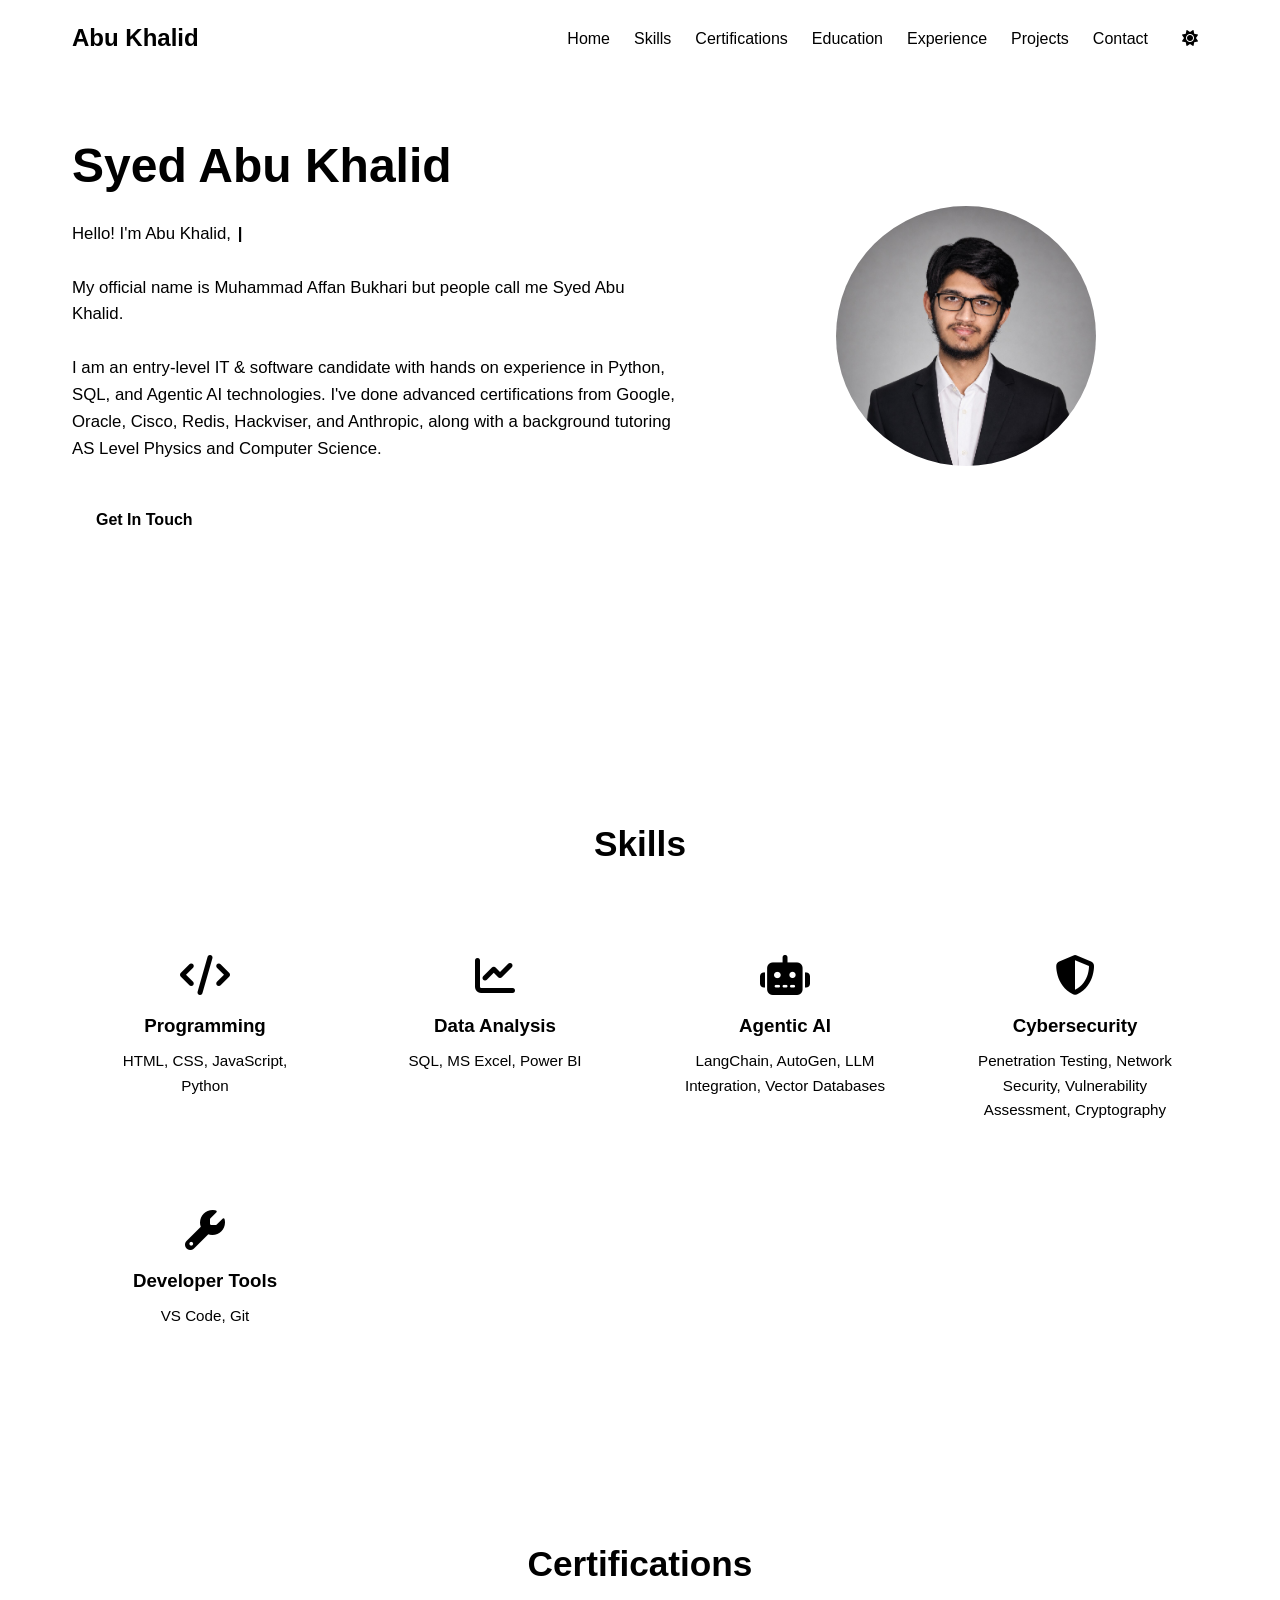
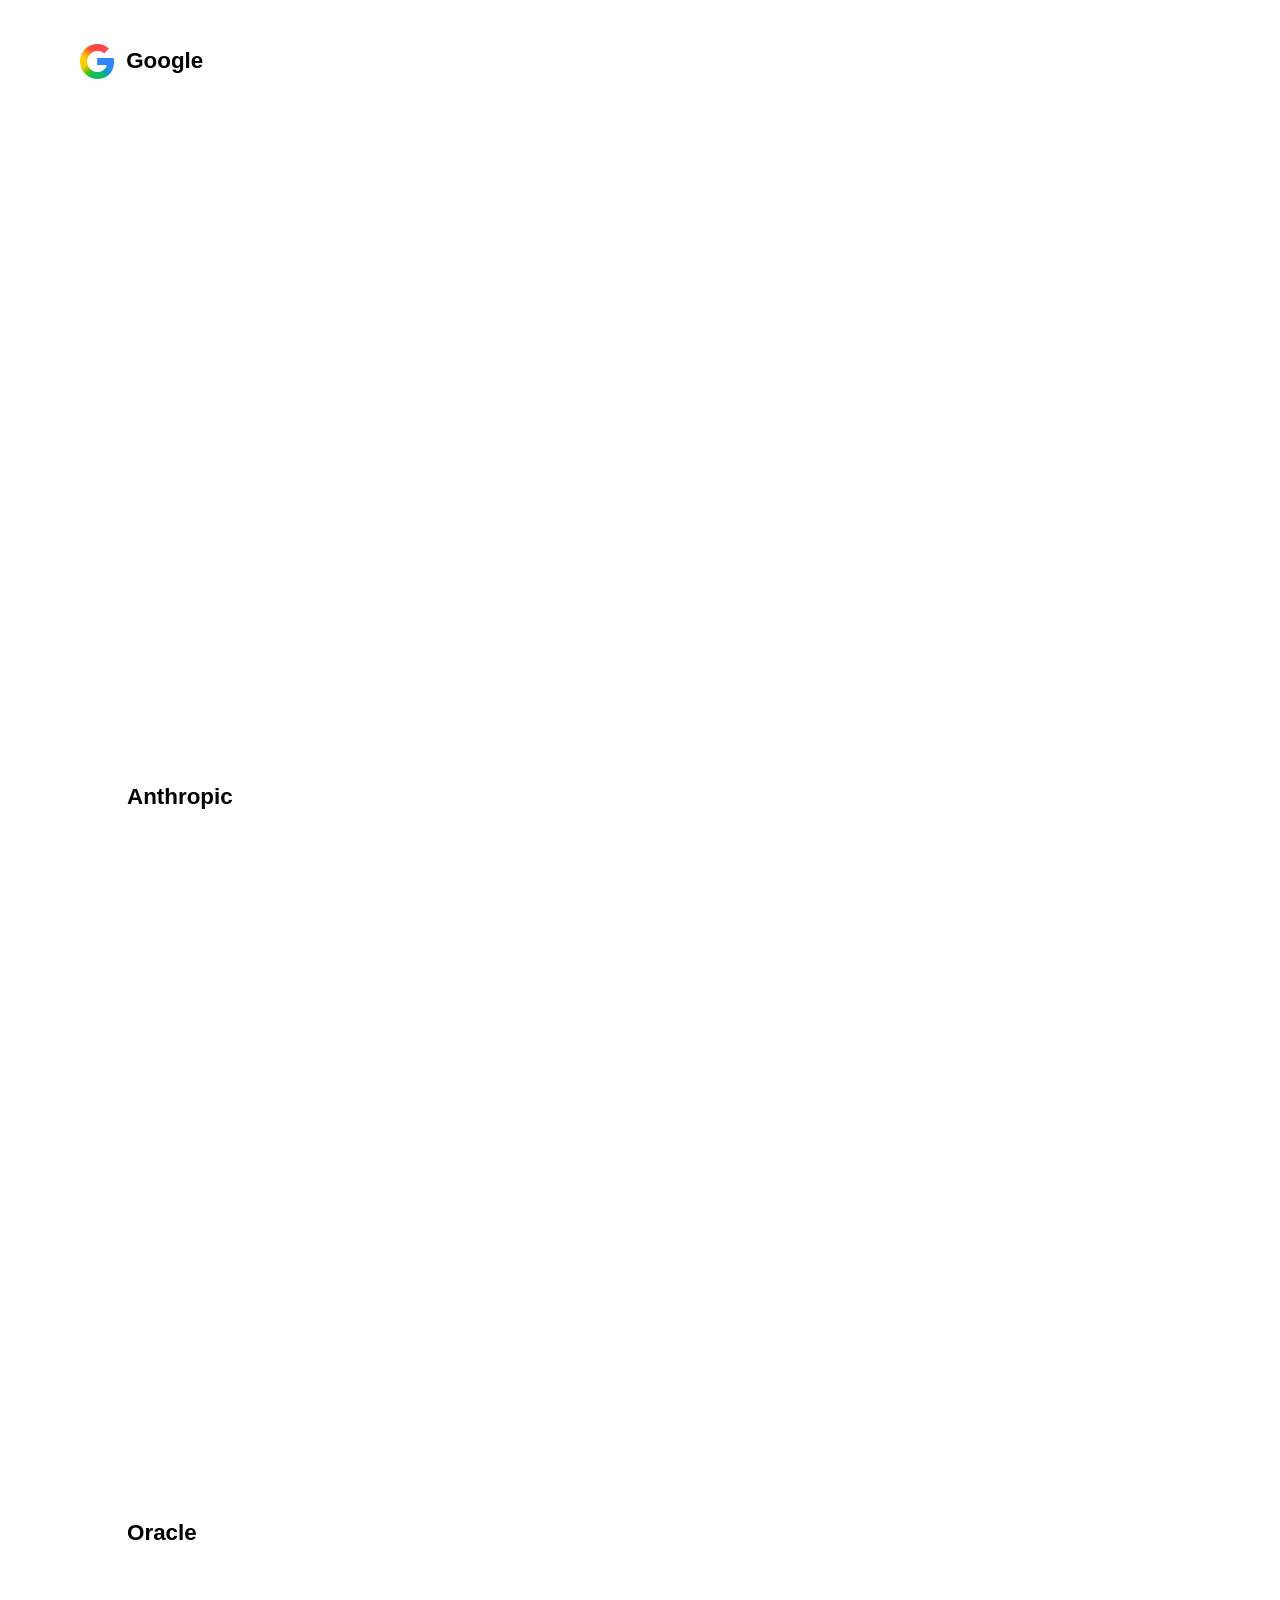
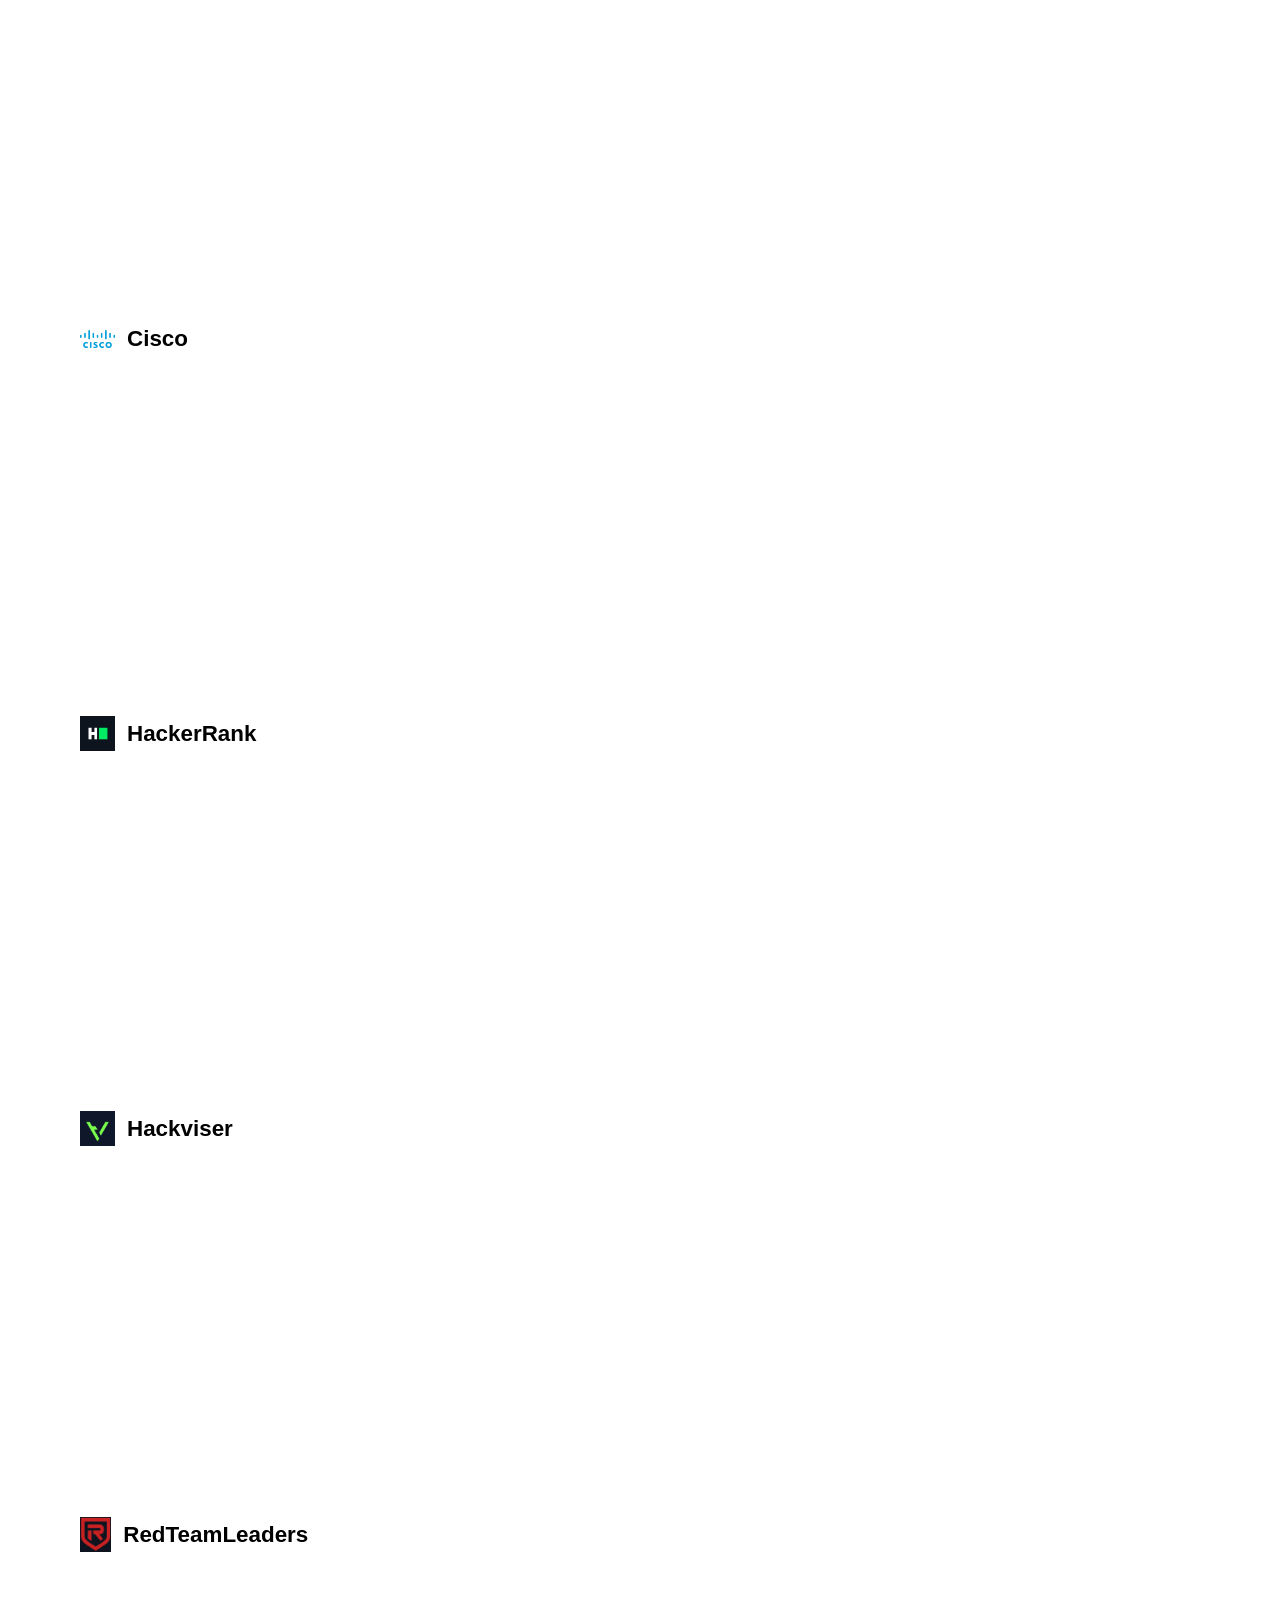
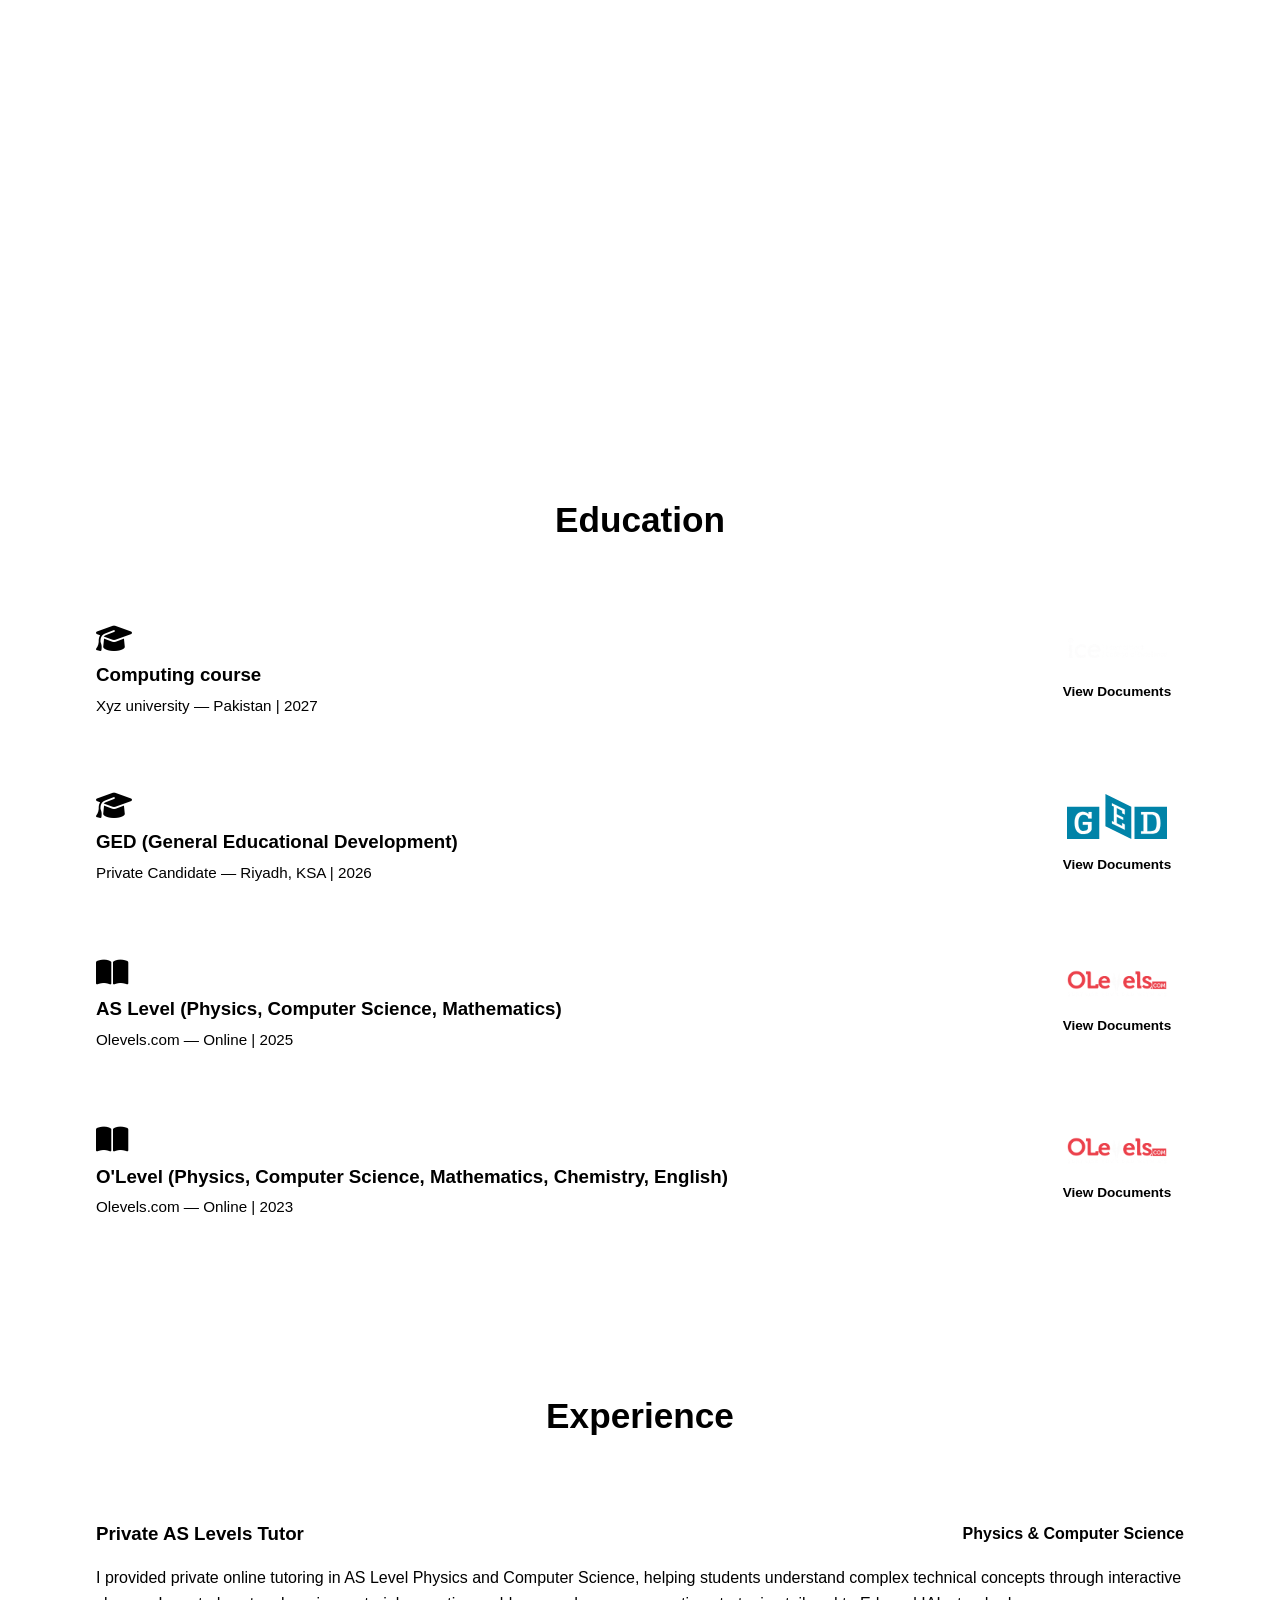
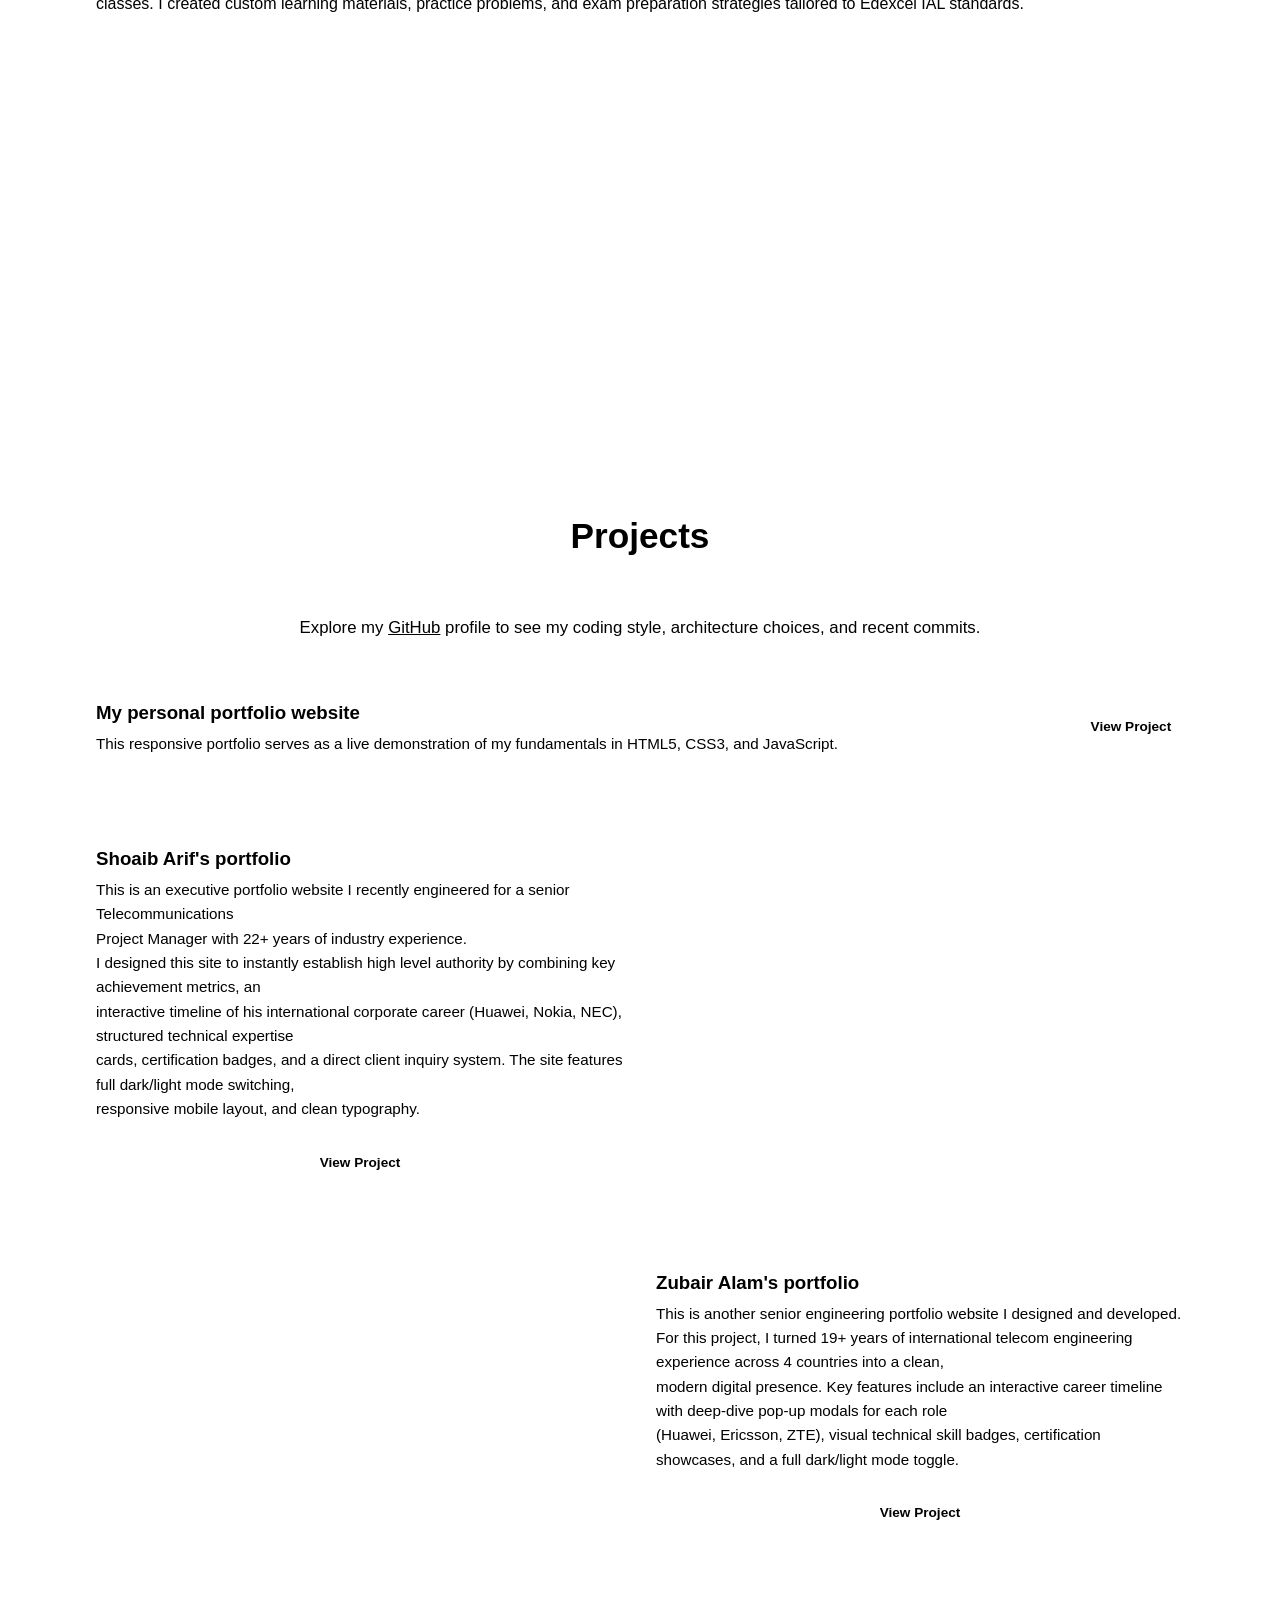
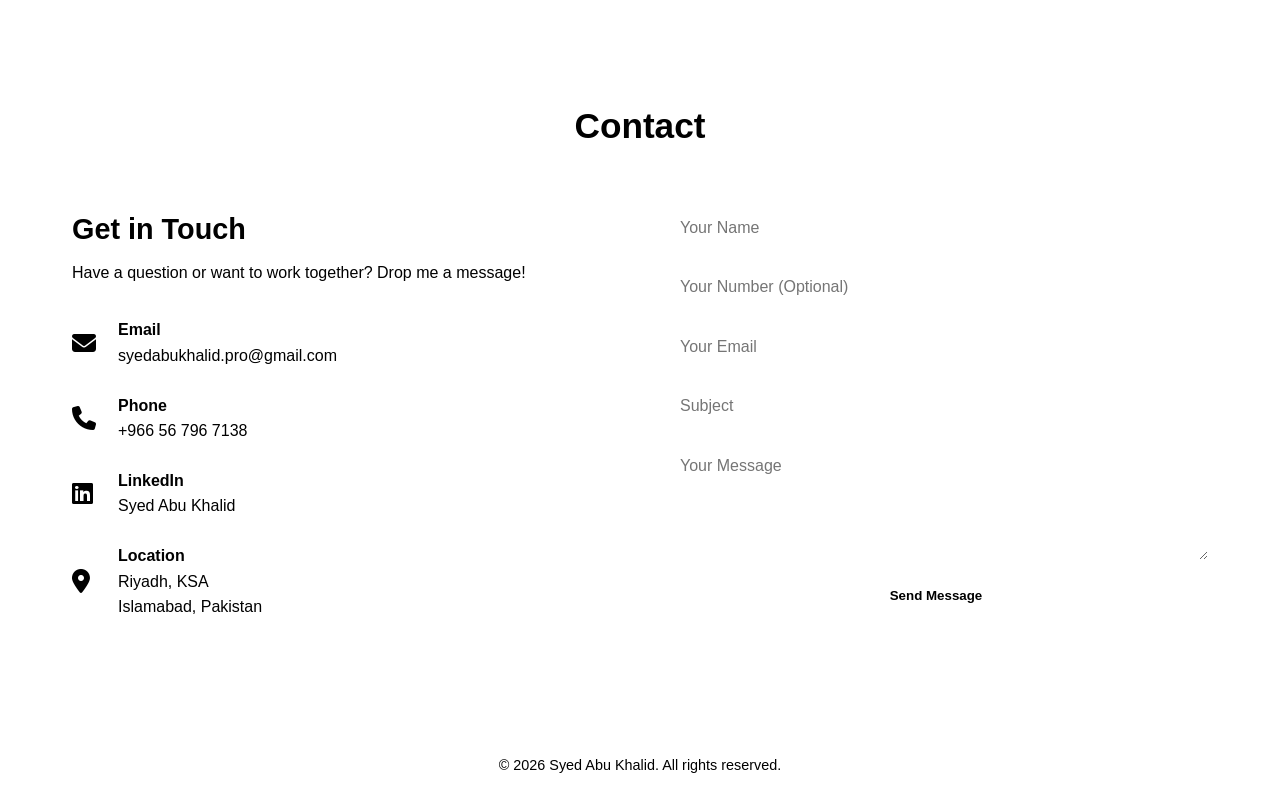
==== commit 5d4b0461: "changes in js file" ====
--- a/Index.html
+++ b/Index.html
@@ -72,6 +72,7 @@
       </div>
     </section>
 
+    
     <!-- Skills Section -->
     <section id="skills" class="section">
       <h2 class="section-title">Skills</h2>
@@ -291,7 +292,7 @@
               <p class="edu-sub">Xyz university — Pakistan | 2027</p>
             </div>
             <div class="edu-action">
-              <img src="ICE_2.png" alt="XYZ Logo" class="edu-logo">
+              <img src="Logos/ICE_dt_1.png" alt="XYZ Logo" class="edu-logo">
               <a href="https://docs.google.com/document/d/1o32ykOUNj0pTycBHhUeX7ws7ZJN84l9AubMpf3XQMWs/edit?usp=sharing" target="_blank" rel="noopener noreferrer" class="btn edu-btn">View Documents</a>
             </div>
           </div>
@@ -302,7 +303,7 @@
               <p class="edu-sub">Private Candidate — Riyadh, KSA | 2026</p>
             </div>
             <div class="edu-action">
-              <img src="GED.svg" alt="GED Logo" class="edu-logo">
+              <img src="Logos/GED.svg" alt="GED Logo" class="edu-logo">
               <a href="https://docs.google.com/document/d/1o32ykOUNj0pTycBHhUeX7ws7ZJN84l9AubMpf3XQMWs/edit?usp=sharing" target="_blank" rel="noopener noreferrer" class="btn edu-btn">View Documents</a>
             </div>
           </div>
@@ -313,7 +314,7 @@
               <p class="edu-sub">Olevels.com — Online | 2025</p>
             </div>
             <div class="edu-action">
-              <img src="olevels.png" alt="Olevels Logo" class="edu-logo">
+              <img src="Logos/Olevels_dt_logo.png" alt="Olevels Logo" class="edu-logo">
               <a href="https://docs.google.com/document/d/1o32ykOUNj0pTycBHhUeX7ws7ZJN84l9AubMpf3XQMWs/edit?usp=sharing" target="_blank" rel="noopener noreferrer" class="btn edu-btn">View Documents</a>
             </div>
           </div>
@@ -324,7 +325,7 @@
               <p class="edu-sub">Olevels.com — Online | 2023</p>
             </div>
             <div class="edu-action">
-              <img src="olevels.png" alt="Olevels Logo" class="edu-logo">
+              <img src="Logos/Olevels_dt_logo.png" alt="Olevels Logo" class="edu-logo">
               <a href="https://docs.google.com/document/d/1o32ykOUNj0pTycBHhUeX7ws7ZJN84l9AubMpf3XQMWs/edit?usp=sharing" target="_blank" rel="noopener noreferrer" class="btn edu-btn">View Documents</a>
             </div>
           </div>
